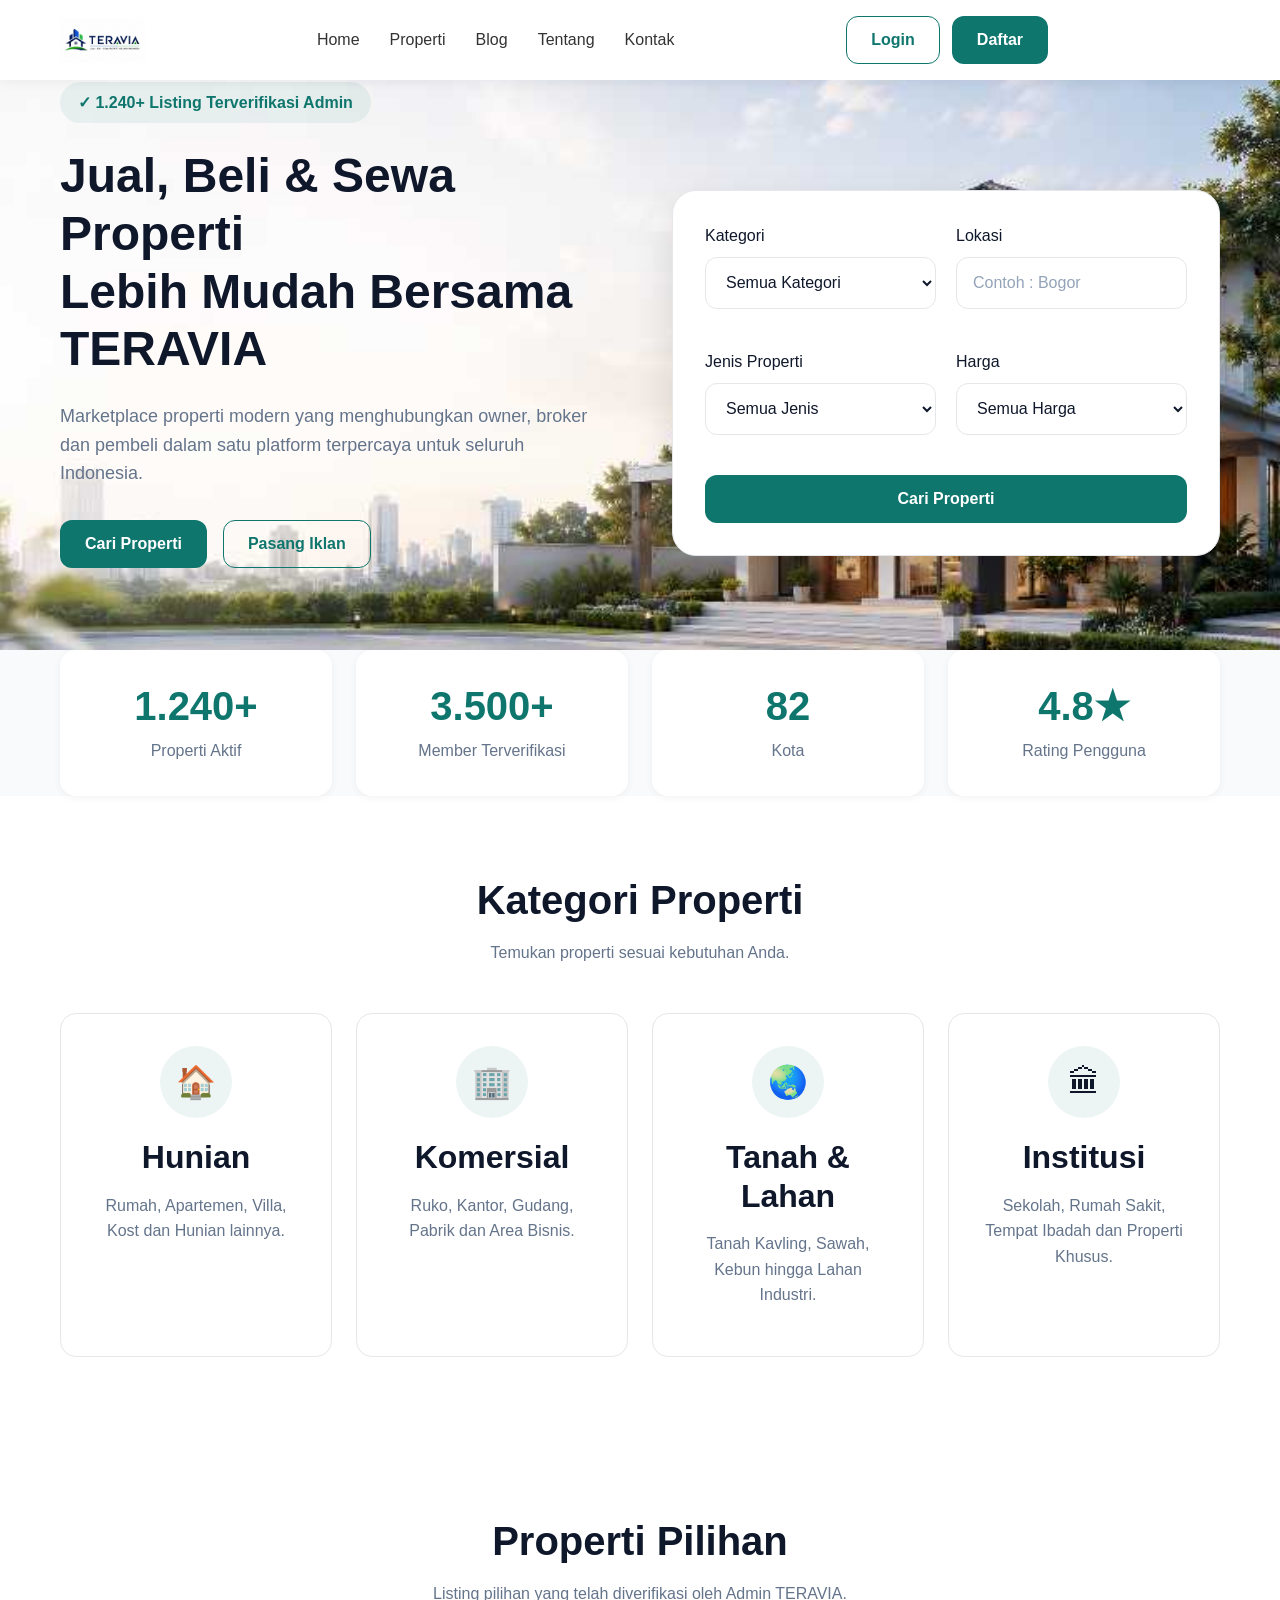
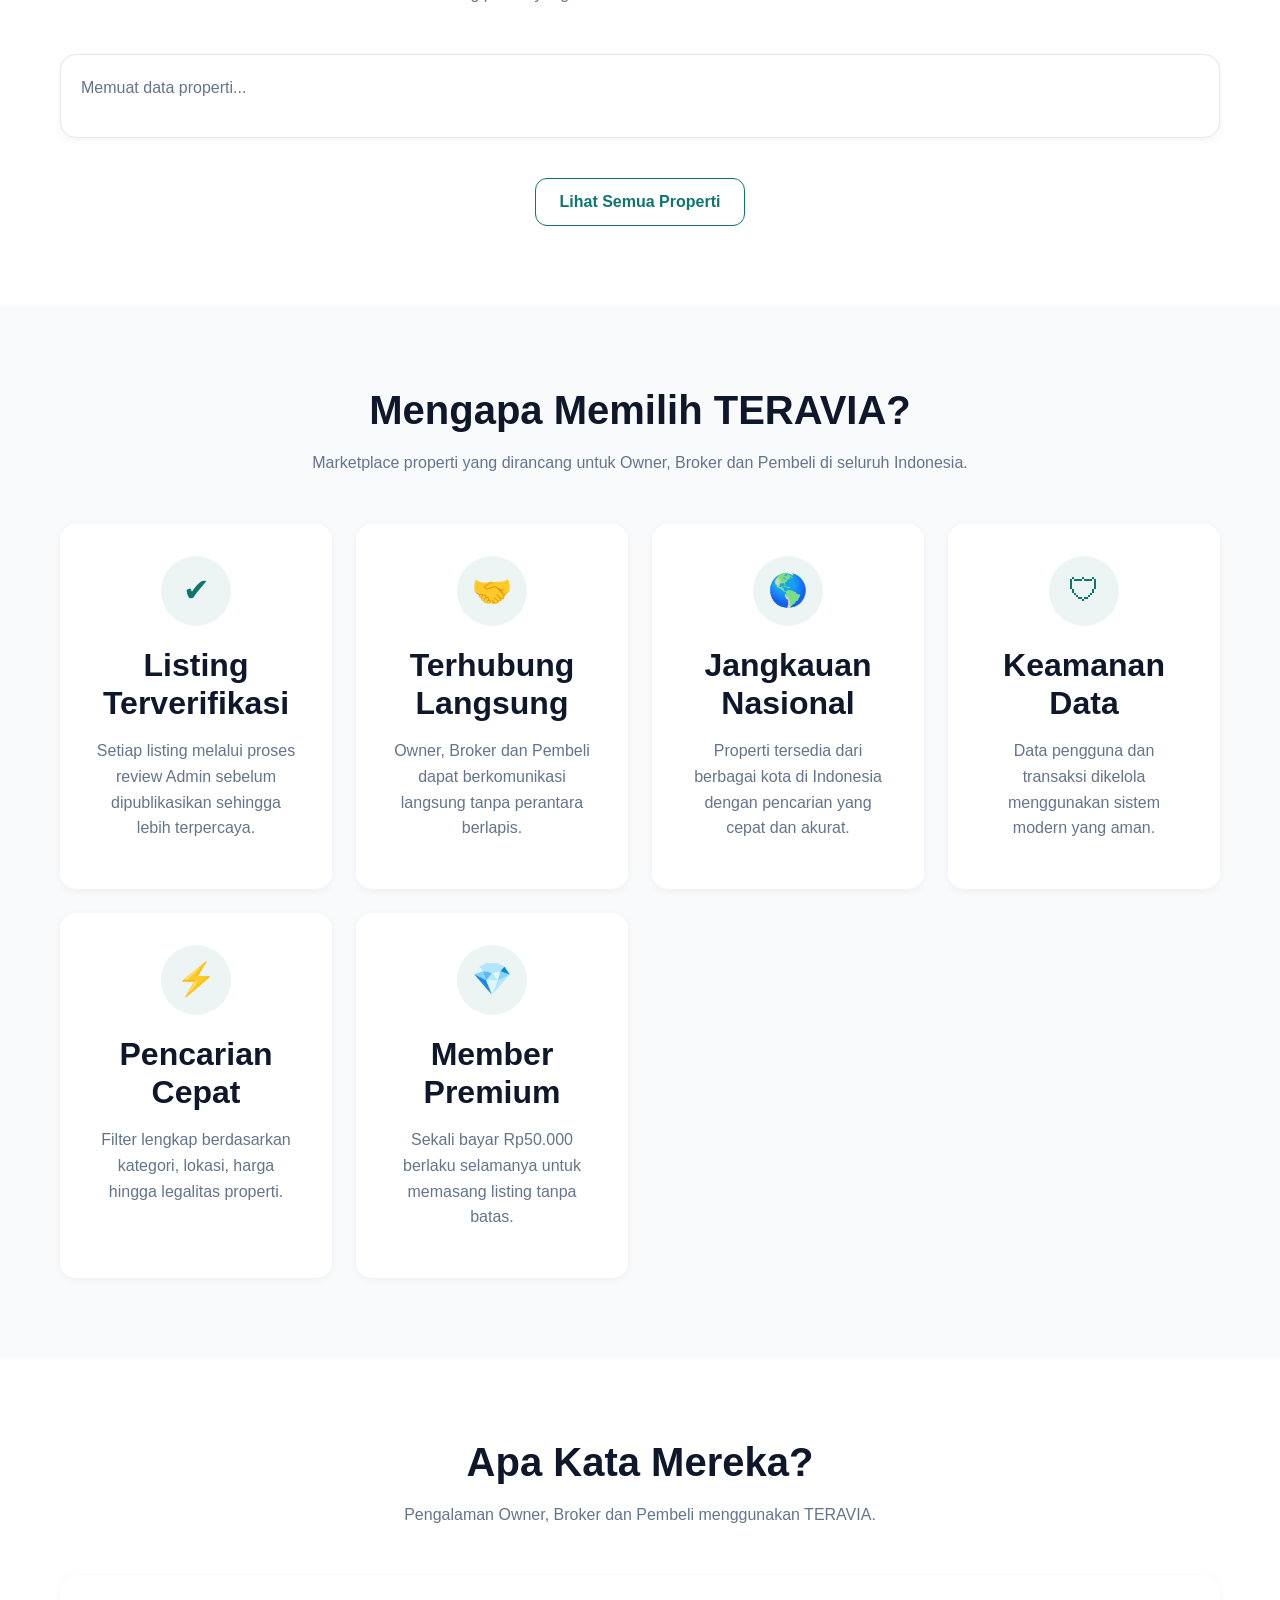
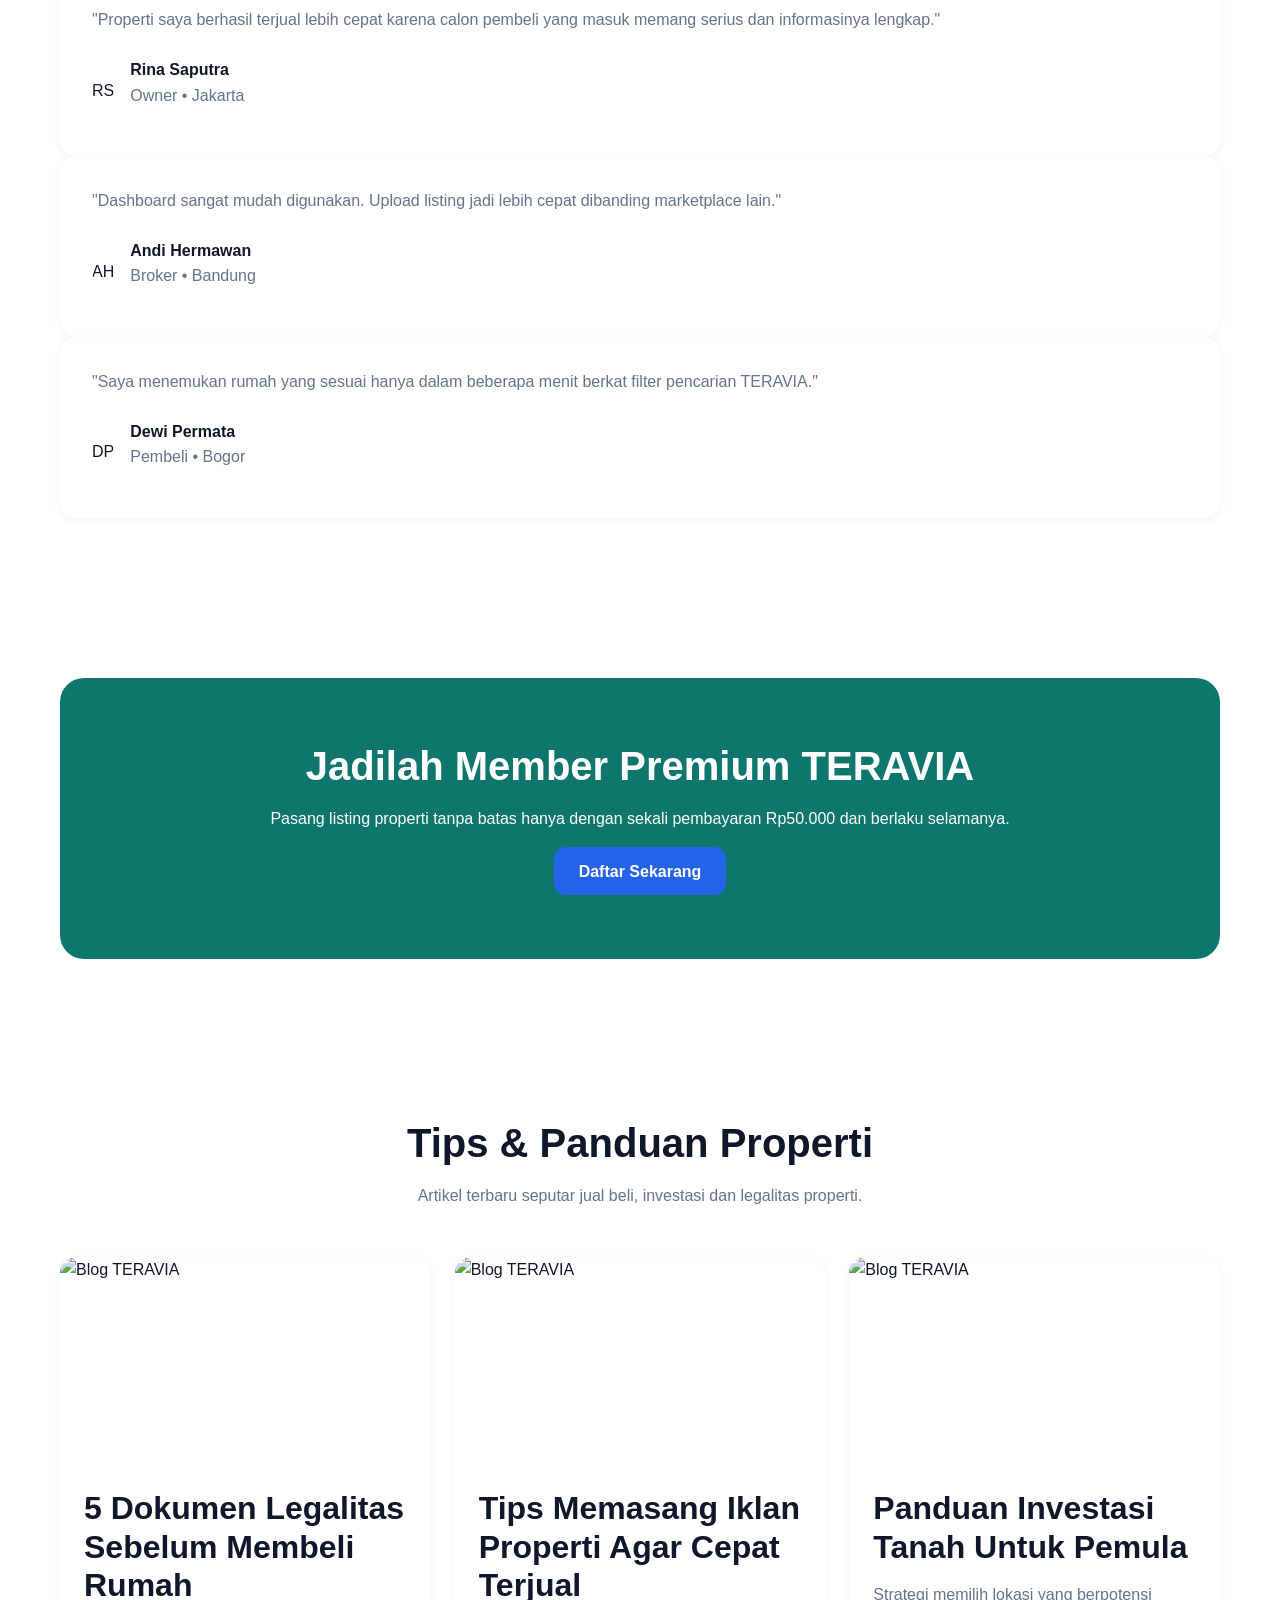
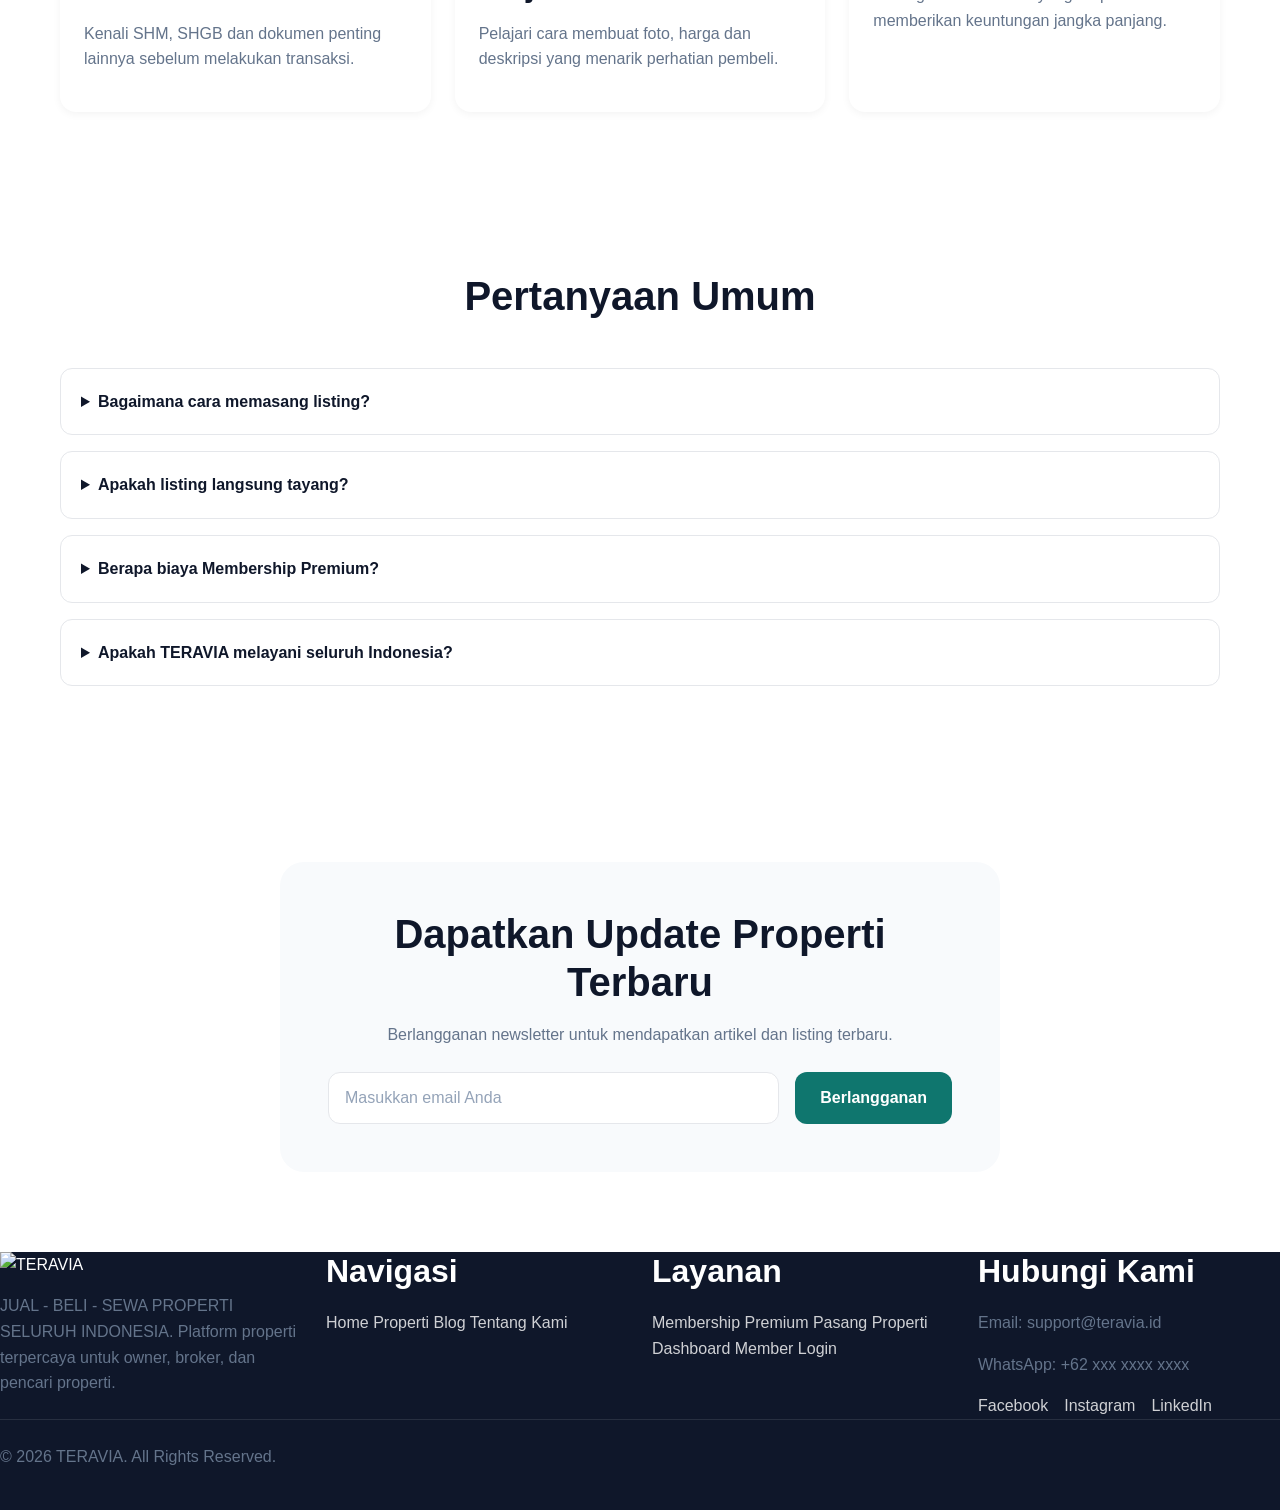
==== index.html @ 2a5df33b "Refactor index.html for better structure and content Updated meta tags, navbar structure, and hero s" ====
<!DOCTYPE html>
<html lang="id">
<head>
<meta charset="UTF-8">
<meta name="viewport" content="width=device-width,initial-scale=1">
<meta http-equiv="X-UA-Compatible" content="IE=edge">

<title>TERAVIA | Jual • Beli • Sewa Properti Seluruh Indonesia</title>

<meta name="description" content="Marketplace properti modern Indonesia untuk jual, beli dan sewa rumah, apartemen, tanah, villa, ruko, gudang dan properti komersial.">
<meta name="keywords" content="jual rumah,beli rumah,sewa rumah,property indonesia,teravia">
<meta name="author" content="TERAVIA">

<link rel="icon" href="assets/img/logo.png">

<link rel="stylesheet" href="assets/css/reset.css">
<link rel="stylesheet" href="assets/css/variables.css">
<link rel="stylesheet" href="assets/css/base.css">
<link rel="stylesheet" href="assets/css/utilities.css">
<link rel="stylesheet" href="assets/css/components.css">
<link rel="stylesheet" href="assets/css/layout.css">
<link rel="stylesheet" href="assets/css/style.css">
<link rel="stylesheet" href="assets/css/pages/home.css">
<link rel="stylesheet" href="assets/css/responsive.css">
</head>

<body data-page="landing">

<header class="header">

<div class="container">

<div class="navbar-wrapper">

<a href="index.html" class="logo">
<img src="assets/img/logo.png" alt="TERAVIA">
</a>

<nav class="nav-menu" id="navMenu">

<a href="index.html" class="active">Home</a>

<a href="pages/home.html">Properti</a>

<a href="pages/blog.html">Blog</a>

<a href="pages/tentang.html">Tentang</a>

<a href="pages/kontak.html">Kontak</a>

</nav>

<div class="nav-action">

<a href="login.html" class="btn btn-outline">
Login
</a>

<a href="register.html" class="btn btn-primary">
Daftar
</a>

</div>

<button id="hamburger"
class="hamburger"
aria-label="Toggle Menu"
aria-expanded="false">

<span></span>
<span></span>
<span></span>

</button>

</div>

</div>

</header>

<main>
  <!-- ================= HERO ================= -->

<section class="hero">

<div class="container hero-container">

<div class="hero-content">

<span class="hero-badge">
✓ 1.240+ Listing Terverifikasi Admin
</span>

<h1 class="hero-title">
Jual, Beli & Sewa Properti
<br>
Lebih Mudah Bersama TERAVIA
</h1>

<p class="hero-description">
Marketplace properti modern yang menghubungkan owner, broker dan pembeli dalam satu platform terpercaya untuk seluruh Indonesia.
</p>

<div class="hero-action">

<a href="pages/home.html" class="btn btn-primary">
Cari Properti
</a>

<a href="register.html" class="btn btn-outline">
Pasang Iklan
</a>

</div>

</div>

<div class="hero-search">

<form class="search-box" id="heroSearch">

<div class="search-row">

<div class="form-group">

<label class="form-label">
Kategori
</label>

<select class="form-control" name="category">

<option value="">
Semua Kategori
</option>

<option>
Hunian
</option>

<option>
Komersial
</option>

<option>
Tanah & Lahan
</option>

<option>
Institusi & Fasilitas
</option>

</select>

</div>

<div class="form-group">

<label class="form-label">
Lokasi
</label>

<input
type="text"
class="form-control"
name="location"
placeholder="Contoh : Bogor">

</div>

</div>

<div class="search-row">

<div class="form-group">

<label class="form-label">
Jenis Properti
</label>

<select
class="form-control"
name="type">

<option>
Semua Jenis
</option>

</select>

</div>

<div class="form-group">

<label class="form-label">
Harga
</label>

<select
class="form-control"
name="price">

<option>
Semua Harga
</option>

<option>
< 500 Juta
</option>

<option>
500 Juta - 1 Miliar
</option>

<option>
1 - 5 Miliar
</option>

<option>
> 5 Miliar
</option>

</select>

</div>

</div>

<button
type="submit"
class="btn btn-primary btn-full">

Cari Properti

</button>

</form>

</div>

</div>

</section>

<!-- ================= STATISTICS ================= -->

<section class="statistics">

<div class="container">

<div class="statistics-grid">

<div class="stat-card">
<h2>1.240+</h2>
<p>Properti Aktif</p>
</div>

<div class="stat-card">
<h2>3.500+</h2>
<p>Member Terverifikasi</p>
</div>

<div class="stat-card">
<h2>82</h2>
<p>Kota</p>
</div>

<div class="stat-card">
<h2>4.8★</h2>
<p>Rating Pengguna</p>
</div>

</div>

</div>

</section>
<!-- ================= CATEGORY ================= -->

<section class="section">

<div class="container">

<div class="section-header">

<h2 class="section-title">
Kategori Properti
</h2>

<p class="section-description">
Temukan properti sesuai kebutuhan Anda.
</p>

</div>

<div class="category-grid">

<a href="pages/home.html?category=Hunian" class="category-card">

<div class="category-icon">🏠</div>

<h3>Hunian</h3>

<p>Rumah, Apartemen, Villa, Kost dan Hunian lainnya.</p>

</a>

<a href="pages/home.html?category=Komersial" class="category-card">

<div class="category-icon">🏢</div>

<h3>Komersial</h3>

<p>Ruko, Kantor, Gudang, Pabrik dan Area Bisnis.</p>

</a>

<a href="pages/home.html?category=Tanah" class="category-card">

<div class="category-icon">🌏</div>

<h3>Tanah & Lahan</h3>

<p>Tanah Kavling, Sawah, Kebun hingga Lahan Industri.</p>

</a>

<a href="pages/home.html?category=Institusi" class="category-card">

<div class="category-icon">🏛</div>

<h3>Institusi</h3>

<p>Sekolah, Rumah Sakit, Tempat Ibadah dan Properti Khusus.</p>

</a>

</div>

</div>

</section>


<!-- ================= FEATURED PROPERTY ================= -->

<section class="section featured-property">

<div class="container">

<div class="section-header">

<h2 class="section-title">
Properti Pilihan
</h2>

<p class="section-description">
Listing pilihan yang telah diverifikasi oleh Admin TERAVIA.
</p>

</div>

<div
class="property-grid"
data-featured-properties>

<div class="card">

<div class="property-content">

<p>Memuat data properti...</p>

</div>

</div>

</div>

<div class="d-flex justify-center" style="margin-top:var(--space-40);">

<a href="pages/home.html"
class="btn btn-outline">

Lihat Semua Properti

</a>

</div>

</div>

</section>


<!-- ================= WHY TERAVIA ================= -->

<section
class="section"
style="background:var(--color-bg-secondary);">

<div class="container">

<div class="section-header">

<h2 class="section-title">
Mengapa Memilih TERAVIA?
</h2>

<p class="section-description">
Marketplace properti yang dirancang untuk Owner, Broker dan Pembeli di seluruh Indonesia.
</p>

</div>

<div class="feature-grid">

<div class="feature-card">

<div class="feature-icon">
✔
</div>

<h3>Listing Terverifikasi</h3>

<p>
Setiap listing melalui proses review Admin sebelum dipublikasikan sehingga lebih terpercaya.
</p>

</div>

<div class="feature-card">

<div class="feature-icon">
🤝
</div>

<h3>Terhubung Langsung</h3>

<p>
Owner, Broker dan Pembeli dapat berkomunikasi langsung tanpa perantara berlapis.
</p>

</div>

<div class="feature-card">

<div class="feature-icon">
🌎
</div>

<h3>Jangkauan Nasional</h3>

<p>
Properti tersedia dari berbagai kota di Indonesia dengan pencarian yang cepat dan akurat.
</p>

</div>

<div class="feature-card">

<div class="feature-icon">
🛡
</div>

<h3>Keamanan Data</h3>

<p>
Data pengguna dan transaksi dikelola menggunakan sistem modern yang aman.
</p>

</div>

<div class="feature-card">

<div class="feature-icon">
⚡
</div>

<h3>Pencarian Cepat</h3>

<p>
Filter lengkap berdasarkan kategori, lokasi, harga hingga legalitas properti.
</p>

</div>

<div class="feature-card">

<div class="feature-icon">
💎
</div>

<h3>Member Premium</h3>

<p>
Sekali bayar Rp50.000 berlaku selamanya untuk memasang listing tanpa batas.
</p>

</div>

</div>

</div>

</section>
<!-- ================= TESTIMONIAL ================= -->

<section class="section">

<div class="container">

<div class="section-header">

<h2 class="section-title">
Apa Kata Mereka?
</h2>

<p class="section-description">
Pengalaman Owner, Broker dan Pembeli menggunakan TERAVIA.
</p>

</div>

<div class="testimonial-grid">

<div class="testimonial-card">

<p>
"Properti saya berhasil terjual lebih cepat karena calon pembeli yang masuk memang serius dan informasinya lengkap."
</p>

<div class="testimonial-author">

<div class="avatar">
RS
</div>

<div>
<strong>Rina Saputra</strong>
<p>Owner • Jakarta</p>
</div>

</div>

</div>

<div class="testimonial-card">

<p>
"Dashboard sangat mudah digunakan. Upload listing jadi lebih cepat dibanding marketplace lain."
</p>

<div class="testimonial-author">

<div class="avatar">
AH
</div>

<div>
<strong>Andi Hermawan</strong>
<p>Broker • Bandung</p>
</div>

</div>

</div>

<div class="testimonial-card">

<p>
"Saya menemukan rumah yang sesuai hanya dalam beberapa menit berkat filter pencarian TERAVIA."
</p>

<div class="testimonial-author">

<div class="avatar">
DP
</div>

<div>
<strong>Dewi Permata</strong>
<p>Pembeli • Bogor</p>
</div>

</div>

</div>

</div>

</div>

</section>

<!-- ================= MEMBERSHIP CTA ================= -->

<section class="section cta">

<div class="container">

<div class="cta-box">

<h2>
Jadilah Member Premium TERAVIA
</h2>

<p>
Pasang listing properti tanpa batas hanya dengan sekali pembayaran Rp50.000 dan berlaku selamanya.
</p>

<a href="register.html" class="btn btn-secondary">
Daftar Sekarang
</a>

</div>

</div>

</section>

<!-- ================= BLOG ================= -->

<section class="section">

<div class="container">

<div class="section-header">

<h2 class="section-title">
Tips & Panduan Properti
</h2>

<p class="section-description">
Artikel terbaru seputar jual beli, investasi dan legalitas properti.
</p>

</div>

<div class="blog-grid">

<div class="blog-card">

<img src="assets/img/property-placeholder.jpg" alt="Blog TERAVIA">

<div class="blog-content">

<h3>
5 Dokumen Legalitas Sebelum Membeli Rumah
</h3>

<p>
Kenali SHM, SHGB dan dokumen penting lainnya sebelum melakukan transaksi.
</p>

</div>

</div>

<div class="blog-card">

<img src="assets/img/property-placeholder.jpg" alt="Blog TERAVIA">

<div class="blog-content">

<h3>
Tips Memasang Iklan Properti Agar Cepat Terjual
</h3>

<p>
Pelajari cara membuat foto, harga dan deskripsi yang menarik perhatian pembeli.
</p>

</div>

</div>

<div class="blog-card">

<img src="assets/img/property-placeholder.jpg" alt="Blog TERAVIA">

<div class="blog-content">

<h3>
Panduan Investasi Tanah Untuk Pemula
</h3>

<p>
Strategi memilih lokasi yang berpotensi memberikan keuntungan jangka panjang.
</p>

</div>

</div>

</div>

</div>

</section>

<!-- ================= FAQ ================= -->

<section class="section faq">

<div class="container">

<div class="section-header">

<h2 class="section-title">
Pertanyaan Umum
</h2>

</div>

<div class="faq-list">

<details class="faq-item">
<summary>Bagaimana cara memasang listing?</summary>
<p>Daftar akun, lengkapi profil, aktifkan Membership Premium lalu kirim listing untuk direview Admin.</p>
</details>

<details class="faq-item">
<summary>Apakah listing langsung tayang?</summary>
<p>Tidak. Semua listing diperiksa Admin terlebih dahulu agar kualitas marketplace tetap terjaga.</p>
</details>

<details class="faq-item">
<summary>Berapa biaya Membership Premium?</summary>
<p>Rp50.000 sekali bayar dan berlaku selamanya.</p>
</details>

<details class="faq-item">
<summary>Apakah TERAVIA melayani seluruh Indonesia?</summary>
<p>Ya. TERAVIA dirancang untuk seluruh wilayah Indonesia.</p>
</details>

</div>

</div>

</section>

<!-- ================= NEWSLETTER ================= -->

<section class="section newsletter">

<div class="container">

<div class="newsletter-box">

<h2>
Dapatkan Update Properti Terbaru
</h2>

<p>
Berlangganan newsletter untuk mendapatkan artikel dan listing terbaru.
</p>

<form class="newsletter-form">

<input
type="email"
class="form-control"
placeholder="Masukkan email Anda">

<button
type="submit"
class="btn btn-primary">

Berlangganan

</button>

</form>

</div>

</div>

</section>

</main>

<div data-footer></div>

<!-- ================= SUPABASE ================= -->

<script src="https://cdn.jsdelivr.net/npm/@supabase/supabase-js@2"></script>

<!-- ================= CORE ================= -->

<script src="assets/js/config.js"></script>
<script src="assets/js/supabase.js"></script>
<script src="assets/js/app.js"></script>

<!-- ================= COMPONENT ================= -->

<script src="assets/js/components/navbar.js"></script>
<script src="assets/js/components/toast.js"></script>
<script src="assets/js/components/footer.js"></script>

<!-- ================= PAGE ================= -->

<script src="assets/js/pages/landing.js"></script>

<!-- ================= ERUDA ================= -->

<script src="https://cdn.jsdelivr.net/npm/eruda"></script>

<script>
eruda.init();
</script>

</body>
    </html>
---- assets/css/variables.css ----
/* =========================================================
   TERAVIA
   variables.css
   Design Tokens
   Version : 1.0
========================================================= */

:root {

    /* =====================================================
       COLOR
    ===================================================== */

    --color-primary: #0F766E;
    --color-primary-hover: #115E59;

    --color-secondary: #2563EB;
    --color-secondary-hover: #1D4ED8;

    --color-accent: #F59E0B;
    --color-success: #16A34A;
    --color-warning: #F59E0B;
    --color-danger: #DC2626;

    --color-white: #FFFFFF;
    --color-black: #000000;

    --color-bg: #FFFFFF;
    --color-bg-secondary: #F8FAFC;
    --color-card: #FFFFFF;

    --color-border: #E5E7EB;
    --color-divider: #CBD5E1;

    --color-text: #0F172A;
    --color-text-secondary: #64748B;
    --color-disabled: #94A3B8;

    /* =====================================================
       TYPOGRAPHY
    ===================================================== */

    --font-family:
        Inter,
        "Segoe UI",
        Roboto,
        Arial,
        sans-serif;

    --font-light: 300;
    --font-regular: 400;
    --font-medium: 500;
    --font-semibold: 600;
    --font-bold: 700;
    --font-extra-bold: 800;

    /* Font Size */

    --fs-12: .75rem;
    --fs-14: .875rem;
    --fs-16: 1rem;
    --fs-18: 1.125rem;
    --fs-20: 1.25rem;
    --fs-24: 1.5rem;
    --fs-28: 1.75rem;
    --fs-32: 2rem;
    --fs-40: 2.5rem;
    --fs-48: 3rem;

    /* =====================================================
       SPACING
    ===================================================== */

    --space-4: .25rem;
    --space-8: .5rem;
    --space-12: .75rem;
    --space-16: 1rem;
    --space-20: 1.25rem;
    --space-24: 1.5rem;
    --space-32: 2rem;
    --space-40: 2.5rem;
    --space-48: 3rem;
    --space-64: 4rem;
    --space-80: 5rem;
    --space-96: 6rem;
    --space-120: 7.5rem;

    /* =====================================================
       CONTAINER
    ===================================================== */

    --container-width: 1280px;
    --container-padding: 20px;

    /* =====================================================
       BORDER RADIUS
    ===================================================== */

    --radius-sm: 8px;
    --radius-md: 12px;
    --radius-lg: 16px;
    --radius-xl: 24px;
    --radius-pill: 999px;

    /* =====================================================
       SHADOW
    ===================================================== */

    --shadow-sm: 0 2px 8px rgba(0,0,0,.05);
    --shadow-md: 0 8px 24px rgba(0,0,0,.08);
    --shadow-lg: 0 16px 40px rgba(0,0,0,.12);
    --shadow-xl: 0 24px 60px rgba(0,0,0,.18);

    /* =====================================================
       TRANSITION
    ===================================================== */

    --transition-fast: .2s ease;
    --transition-normal: .3s ease;
    --transition-slow: .5s ease;

    /* =====================================================
       HEADER
    ===================================================== */

    --header-height: 80px;

    /* =====================================================
       BUTTON
    ===================================================== */

    --button-height: 48px;

    /* =====================================================
       INPUT
    ===================================================== */

    --input-height: 52px;

    /* =====================================================
       Z-INDEX
    ===================================================== */

    --z-dropdown: 100;
    --z-sticky: 500;
    --z-fixed: 800;
    --z-modal: 1000;
    --z-toast: 1100;
    --z-loader: 1200;

    /* =====================================================
       BREAKPOINT
    ===================================================== */

    --mobile: 576px;
    --tablet: 768px;
    --laptop: 992px;
    --desktop: 1200px;
}
---- assets/css/base.css ----
/* ==========================================================
   TERAVIA
   base.css
   Base Element Styling
   Version : 1.0
========================================================== */

/* ---------- HTML ---------- */

html {
    font-size: 16px;
}

/* ---------- Body ---------- */

body {
    font-family: var(--font-family);
    font-size: var(--fs-16);
    font-weight: var(--font-regular);
    color: var(--color-text);
    background: var(--color-bg);
    line-height: 1.6;
    overflow-x: hidden;
}

/* ---------- Heading ---------- */

h1,
h2,
h3,
h4,
h5,
h6 {
    color: var(--color-text);
    font-weight: var(--font-bold);
    line-height: 1.2;
    margin-bottom: var(--space-16);
}

h1 { font-size: var(--fs-48); }

h2 { font-size: var(--fs-40); }

h3 { font-size: var(--fs-32); }

h4 { font-size: var(--fs-28); }

h5 { font-size: var(--fs-24); }

h6 { font-size: var(--fs-20); }

/* ---------- Paragraph ---------- */

p {
    margin-bottom: var(--space-16);
    color: var(--color-text-secondary);
}

/* ---------- Link ---------- */

a {
    color: inherit;
    transition: var(--transition-fast);
}

a:hover {
    color: var(--color-primary);
}

/* ---------- List ---------- */

ul,
ol {
    padding-left: 0;
}

/* ---------- Form ---------- */

input,
textarea,
select {
    width: 100%;
    min-height: var(--input-height);
    padding: 0 var(--space-16);
    font-size: var(--fs-16);
    border: 1px solid var(--color-border);
    border-radius: var(--radius-md);
    background: var(--color-white);
    transition: var(--transition-fast);
}

textarea {
    min-height: 140px;
    padding: var(--space-16);
}

input:focus,
textarea:focus,
select:focus {
    border-color: var(--color-primary);
    box-shadow: 0 0 0 3px rgba(15,118,110,.15);
}

/* ---------- Placeholder ---------- */

::placeholder {
    color: var(--color-disabled);
}

/* ---------- Button ---------- */

button {
    font: inherit;
}

/* ---------- Table ---------- */

table {
    width: 100%;
}

th,
td {
    text-align: left;
    padding: var(--space-12);
}

/* ---------- Section ---------- */

section {
    position: relative;
}

/* ---------- Horizontal Line ---------- */

hr {
    height: 1px;
    background: var(--color-divider);
}

/* ---------- Selection ---------- */

::selection {
    background: rgba(15,118,110,.18);
    color: var(--color-text);
}

/* ---------- Scrollbar (Chrome, Edge) ---------- */

::-webkit-scrollbar {
    width: 10px;
}

::-webkit-scrollbar-track {
    background: var(--color-bg-secondary);
}

::-webkit-scrollbar-thumb {
    background: var(--color-primary);
    border-radius: var(--radius-pill);
}

::-webkit-scrollbar-thumb:hover {
    background: var(--color-primary-hover);
}
---- assets/css/utilities.css ----
/* ==========================================================
   TERAVIA
   utilities.css
   Utility Classes
   Version : 1.0
========================================================== */

/* ===== Container ===== */

.container {
    width: 100%;
    max-width: var(--container-width);
    margin-inline: auto;
    padding-inline: var(--container-padding);
}

/* ===== Display ===== */

.d-block { display: block; }
.d-inline { display: inline; }
.d-inline-block { display: inline-block; }
.d-flex { display: flex; }
.d-grid { display: grid; }
.d-none { display: none; }

/* ===== Flex ===== */

.flex-row { flex-direction: row; }
.flex-column { flex-direction: column; }

.flex-wrap { flex-wrap: wrap; }

.justify-start { justify-content: flex-start; }
.justify-center { justify-content: center; }
.justify-end { justify-content: flex-end; }
.justify-between { justify-content: space-between; }
.justify-around { justify-content: space-around; }

.align-start { align-items: flex-start; }
.align-center { align-items: center; }
.align-end { align-items: flex-end; }
.align-stretch { align-items: stretch; }

.gap-8 { gap: var(--space-8); }
.gap-16 { gap: var(--space-16); }
.gap-24 { gap: var(--space-24); }
.gap-32 { gap: var(--space-32); }

/* ===== Grid ===== */

.grid-2 {
    display: grid;
    grid-template-columns: repeat(2, 1fr);
    gap: var(--space-24);
}

.grid-3 {
    display: grid;
    grid-template-columns: repeat(3, 1fr);
    gap: var(--space-24);
}

.grid-4 {
    display: grid;
    grid-template-columns: repeat(4, 1fr);
    gap: var(--space-24);
}

/* ===== Width ===== */

.w-100 { width: 100%; }
.h-100 { height: 100%; }

/* ===== Margin ===== */

.mt-16 { margin-top: var(--space-16); }
.mt-24 { margin-top: var(--space-24); }
.mt-32 { margin-top: var(--space-32); }
.mt-48 { margin-top: var(--space-48); }

.mb-16 { margin-bottom: var(--space-16); }
.mb-24 { margin-bottom: var(--space-24); }
.mb-32 { margin-bottom: var(--space-32); }
.mb-48 { margin-bottom: var(--space-48); }

/* ===== Padding ===== */

.pt-32 { padding-top: var(--space-32); }
.pt-48 { padding-top: var(--space-48); }
.pt-64 { padding-top: var(--space-64); }

.pb-32 { padding-bottom: var(--space-32); }
.pb-48 { padding-bottom: var(--space-48); }
.pb-64 { padding-bottom: var(--space-64); }

/* ===== Section ===== */

.section {
    padding: var(--space-80) 0;
}

/* ===== Text ===== */

.text-left { text-align: left; }
.text-center { text-align: center; }
.text-right { text-align: right; }

.text-primary { color: var(--color-primary); }
.text-secondary { color: var(--color-text-secondary); }
.text-white { color: var(--color-white); }

.fw-400 { font-weight: var(--font-regular); }
.fw-500 { font-weight: var(--font-medium); }
.fw-600 { font-weight: var(--font-semibold); }
.fw-700 { font-weight: var(--font-bold); }

/* ===== Border Radius ===== */

.rounded-sm { border-radius: var(--radius-sm); }
.rounded-md { border-radius: var(--radius-md); }
.rounded-lg { border-radius: var(--radius-lg); }
.rounded-xl { border-radius: var(--radius-xl); }
.rounded-pill { border-radius: var(--radius-pill); }

/* ===== Shadow ===== */

.shadow-sm { box-shadow: var(--shadow-sm); }
.shadow-md { box-shadow: var(--shadow-md); }
.shadow-lg { box-shadow: var(--shadow-lg); }

/* ===== Background ===== */

.bg-white { background: var(--color-white); }
.bg-light { background: var(--color-bg-secondary); }
.bg-primary { background: var(--color-primary); }

/* ===== Overflow ===== */

.overflow-hidden {
    overflow: hidden;
}

/* ===== Position ===== */

.position-relative {
    position: relative;
}

.position-absolute {
    position: absolute;
}

/* ===== Visibility ===== */

.hidden {
    display: none !important;
}

.visible {
    display: block !important;
}
---- assets/css/components.css ----
/* ==========================================================
   TERAVIA
   components.css
   Reusable Components
   Version : 1.0
========================================================== */

/* ===== Button ===== */

.btn {
    display: inline-flex;
    align-items: center;
    justify-content: center;
    gap: var(--space-8);
    min-height: var(--button-height);
    padding: 0 var(--space-24);
    border: 1px solid transparent;
    border-radius: var(--radius-md);
    font-size: var(--fs-16);
    font-weight: var(--font-semibold);
    cursor: pointer;
    transition: var(--transition-normal);
}

.btn-primary {
    color: var(--color-white);
    background: var(--color-primary);
}

.btn-primary:hover {
    background: var(--color-primary-hover);
}

.btn-secondary {
    color: var(--color-white);
    background: var(--color-secondary);
}

.btn-secondary:hover {
    background: var(--color-secondary-hover);
}

.btn-outline {
    color: var(--color-primary);
    border-color: var(--color-primary);
    background: transparent;
}

.btn-outline:hover {
    color: var(--color-white);
    background: var(--color-primary);
}

.btn-full {
    width: 100%;
}

/* ===== Card ===== */

.card {
    background: var(--color-card);
    border: 1px solid var(--color-border);
    border-radius: var(--radius-lg);
    box-shadow: var(--shadow-sm);
    overflow: hidden;
    transition: var(--transition-normal);
}

.card:hover {
    transform: translateY(-4px);
    box-shadow: var(--shadow-lg);
}

/* ===== Badge ===== */

.badge {
    display: inline-flex;
    align-items: center;
    justify-content: center;
    padding: 4px 12px;
    border-radius: var(--radius-pill);
    font-size: var(--fs-12);
    font-weight: var(--font-semibold);
}

.badge-primary {
    color: var(--color-white);
    background: var(--color-primary);
}

.badge-warning {
    color: var(--color-white);
    background: var(--color-warning);
}

.badge-success {
    color: var(--color-white);
    background: var(--color-success);
}

/* ===== Input ===== */

.form-group {
    margin-bottom: var(--space-20);
}

.form-label {
    display: block;
    margin-bottom: var(--space-8);
    font-weight: var(--font-medium);
    color: var(--color-text);
}

.form-control {
    width: 100%;
}

.form-control:focus {
    border-color: var(--color-primary);
}

/* ===== Section Header ===== */

.section-header {
    max-width: 700px;
    margin: 0 auto var(--space-48);
    text-align: center;
}

.section-title {
    margin-bottom: var(--space-16);
}

.section-description {
    color: var(--color-text-secondary);
}

/* ===== Property Card ===== */

.property-card {
    background: var(--color-card);
    border-radius: var(--radius-lg);
    overflow: hidden;
    box-shadow: var(--shadow-sm);
    transition: var(--transition-normal);
}

.property-card:hover {
    transform: translateY(-6px);
    box-shadow: var(--shadow-lg);
}

.property-image {
    position: relative;
    aspect-ratio: 4 / 3;
    overflow: hidden;
}

.property-image img {
    width: 100%;
    height: 100%;
    object-fit: cover;
    transition: var(--transition-normal);
}

.property-card:hover .property-image img {
    transform: scale(1.08);
}

.property-content {
    padding: var(--space-20);
}

.property-price {
    color: var(--color-primary);
    font-size: var(--fs-24);
    font-weight: var(--font-bold);
}

.property-location {
    color: var(--color-text-secondary);
    font-size: var(--fs-14);
}

/* ===== Avatar ===== */

.avatar {
    display: inline-flex;
    align-items: center;
    justify-content: center;
    border-radius: 50%;
    overflow: hidden;
}

.avatar img {
    width: 100%;
    height: 100%;
    object-fit: cover;
}

/* ===== Divider ===== */

.divider {
    width: 100%;
    height: 1px;
    background: var(--color-divider);
    margin: var(--space-24) 0;
}

/* ===== Loader ===== */

.loader {
    width: 42px;
    height: 42px;
    border: 4px solid var(--color-border);
    border-top-color: var(--color-primary);
    border-radius: 50%;
    animation: spin 1s linear infinite;
}

/* ===== Glass Effect ===== */

.glass {
    background: rgba(255,255,255,.75);
    backdrop-filter: blur(16px);
    -webkit-backdrop-filter: blur(16px);
    border: 1px solid rgba(255,255,255,.2);
}
---- assets/css/layout.css ----
/* ========================================================== 
   TERAVIA
   layout.css
   Global Layout
   Version : 1.0
========================================================== */

/* ===== Header ===== */

.header{
    position:fixed;
    top:0;
    left:0;
    width:100%;
    background:#fff;
    box-shadow:0 2px 12px rgba(0,0,0,.06);
    z-index:999;
}

/* ===== Main ===== */

main {
    min-height: calc(100vh - var(--header-height));
}

/* ===== Hero ===== */

.hero-content {
    max-width: 700px;
}

.hero-title {
    margin-bottom: var(--space-24);
}

.hero-description {
    max-width: 600px;
    margin-bottom: var(--space-32);
}

.hero-action {
    display: flex;
    flex-wrap: wrap;
    gap: var(--space-16);
}

/* ===== Search Box ===== */

.search-box {
    margin-top: var(--space-48);
    padding: var(--space-24);
    background: var(--color-white);
    border: 1px solid var(--color-border);
    border-radius: var(--radius-xl);
    box-shadow: var(--shadow-md);
}

/* ===== Section ===== */

.section {
    padding: var(--space-80) 0;
}

/* ===== Grid ===== */

.property-grid,
.category-grid,
.blog-grid,
.feature-grid,
.footer-grid {
    display: grid;
    gap: var(--space-24);
}

.property-grid {
    grid-template-columns: repeat(auto-fit, minmax(300px, 1fr));
}

.category-grid {
    grid-template-columns: repeat(auto-fit, minmax(220px, 1fr));
}

.blog-grid {
    grid-template-columns: repeat(auto-fit, minmax(320px, 1fr));
}

.feature-grid {
    grid-template-columns: repeat(auto-fit, minmax(260px, 1fr));
}

.footer-grid {
    grid-template-columns: repeat(4, 1fr);
}

/* ===== CTA ===== */

.cta {
    text-align: center;
}

.cta-box {
    padding: var(--space-64);
    background: var(--color-primary);
    color: var(--color-white);
    border-radius: var(--radius-xl);
}

.cta-box h2,
.cta-box p {
    color: inherit;
}

/* ===== Footer ===== */

.footer {
    color: var(--color-white);
    background: #0F172A;
}

.footer-top {
    padding: var(--space-64) 0;
}

.footer-bottom {
    display: flex;
    align-items: center;
    justify-content: space-between;
    gap: var(--space-16);
    padding: var(--space-24) 0;
    border-top: 1px solid rgba(255,255,255,.1);
}

.footer-logo {
    margin-bottom: var(--space-16);
}

.footer-column h3 {
    margin-bottom: var(--space-20);
    color: var(--color-white);
}

.footer-column ul {
    display: flex;
    flex-direction: column;
    gap: var(--space-12);
}

.footer-column a {
    color: rgba(255,255,255,.8);
}

.footer-column a:hover {
    color: var(--color-white);
}

/* ===== Back To Top ===== */

.back-to-top {
    position: fixed;
    right: 24px;
    bottom: 24px;
    display: flex;
    align-items: center;
    justify-content: center;
    width: 48px;
    height: 48px;
    color: var(--color-white);
    background: var(--color-primary);
    border-radius: 50%;
    box-shadow: var(--shadow-md);
    opacity: 0;
    visibility: hidden;
    transition: var(--transition-normal);
    z-index: var(--z-fixed);
}

.back-to-top.show {
    opacity: 1;
    visibility: visible;
  }


.container{
    width:100%;
    max-width:1200px;
    margin:auto;
    padding:0 20px;
}


/* NAVBAR */

.navbar{
    position:relative;
    background:#fff;
    z-index:10;
    box-shadow:0 2px 10px rgba(0,0,0,.08);
}

.navbar-wrapper{
    display:flex;
    align-items:center;
    justify-content:space-between;
    min-height:80px;
}

.logo img{
    height:45px;
    width:auto;
}

.nav-menu{
    display:flex;
    gap:30px;
}

.nav-menu a{
    text-decoration:none;
    color:#333;
    font-weight:500;
}


.nav-action {
    display:flex;
    align-items:center;
    gap:12px;
}


.menu-toggle{
    display:none;
}



/* HERO */

.hero{
    min-height:650px;
    background:url("../img/hero-bg.png") center/cover no-repeat;
    position:relative;
    display:flex;
    align-items:center;
}


.hero-overlay{
    position:absolute;
    inset:0;
    background:rgba(0,0,0,.45);
}


.hero-content{
    position:relative;
    z-index:2;
    color:white;
}


.hero-text{
    max-width:650px;
}


.hero-text h1{
    font-size:48px;
    line-height:1.2;
    margin-bottom:20px;
}


.hero-text p{
    font-size:18px;
    margin-bottom:30px;
}


.hero-buttons{
    display:flex;
    gap:15px;
}



/* SEARCH */

.property-search{
    margin-top:40px;
---- assets/css/style.css ----
/* ==========================================================
   TERAVIA
   style.css
   Home Page Styling
   Version : 1.0
========================================================== */

/* ===== Hero ===== */

.hero-badge {
    display: inline-flex;
    align-items: center;
    gap: var(--space-8);
    padding: 8px 18px;
    margin-bottom: var(--space-24);
    color: var(--color-primary);
    background: rgba(15,118,110,.08);
    border-radius: var(--radius-pill);
    font-weight: var(--font-semibold);
}

.hero-title {
    max-width: 720px;
}

.hero-description {
    max-width: 620px;
    font-size: var(--fs-18);
}

.hero-search {
    margin-top: var(--space-48);
}

/* ===== Statistics ===== */

.statistics {
    background: var(--color-bg-secondary);
}

.statistics-grid {
    display: grid;
    grid-template-columns: repeat(auto-fit,minmax(220px,1fr));
    gap: var(--space-24);
}

.stat-card {
    padding: var(--space-32);
    text-align: center;
    background: var(--color-white);
    border-radius: var(--radius-lg);
    box-shadow: var(--shadow-sm);
}

.stat-card h2 {
    margin-bottom: var(--space-8);
    color: var(--color-primary);
}

.stat-card p {
    margin: 0;
}

/* ===== Category ===== */

.category-card {
    padding: var(--space-32);
    text-align: center;
    background: var(--color-card);
    border: 1px solid var(--color-border);
    border-radius: var(--radius-lg);
    transition: var(--transition-normal);
}

.category-card:hover {
    transform: translateY(-6px);
    box-shadow: var(--shadow-md);
}

.category-icon {
    display: flex;
    align-items: center;
    justify-content: center;
    width: 72px;
    height: 72px;
    margin: 0 auto var(--space-20);
    font-size: 2rem;
    background: rgba(15,118,110,.08);
    border-radius: 50%;
}

/* ===== Property ===== */

.property-card {
    height: 100%;
}

.property-content h3 {
    margin-bottom: var(--space-12);
}

.property-meta {
    display: flex;
    flex-wrap: wrap;
    gap: var(--space-16);
    margin: var(--space-16) 0;
    color: var(--color-text-secondary);
    font-size: var(--fs-14);
}

/* ===== Feature ===== */

.feature-card {
    padding: var(--space-32);
    text-align: center;
    background: var(--color-white);
    border-radius: var(--radius-lg);
    box-shadow: var(--shadow-sm);
}

.feature-icon {
    display: flex;
    align-items: center;
    justify-content: center;
    width: 70px;
    height: 70px;
    margin: 0 auto var(--space-20);
    font-size: 2rem;
    color: var(--color-primary);
    background: rgba(15,118,110,.08);
    border-radius: 50%;
}

/* ===== Testimonial ===== */

.testimonial-card {
    padding: var(--space-32);
    background: var(--color-white);
    border-radius: var(--radius-lg);
    box-shadow: var(--shadow-sm);
}

.testimonial-author {
    display: flex;
    align-items: center;
    gap: var(--space-16);
    margin-top: var(--space-24);
}

/* ===== Blog ===== */

.blog-card {
    overflow: hidden;
    background: var(--color-white);
    border-radius: var(--radius-lg);
    box-shadow: var(--shadow-sm);
}

.blog-card img {
    aspect-ratio: 16 / 9;
    object-fit: cover;
}

.blog-content {
    padding: var(--space-24);
}

/* ===== FAQ ===== */

.faq-item {
    margin-bottom: var(--space-16);
    background: var(--color-white);
    border: 1px solid var(--color-border);
    border-radius: var(--radius-md);
    overflow: hidden;
}

.faq-item summary {
    padding: var(--space-20);
    cursor: pointer;
    font-weight: var(--font-semibold);
}

.faq-item p {
    padding: 0 var(--space-20) var(--space-20);
    margin: 0;
}

/* ===== Newsletter ===== */

.newsletter-box {
    max-width: 720px;
    margin: auto;
    padding: var(--space-48);
    text-align: center;
    background: var(--color-bg-secondary);
    border-radius: var(--radius-xl);
}

.newsletter-form {
    display: flex;
    gap: var(--space-16);
    margin-top: var(--space-24);
}

/* ===== Footer ===== */

.footer-social {
    display: flex;
    gap: var(--space-16);
}

.footer-social a:hover {
    color: var(--color-primary);
}

/* ===== Animation ===== */

.fade-up {
    opacity: 0;
    transform: translateY(30px);
    transition: .6s ease;
}

.fade-up.show {
    opacity: 1;
    transform: translateY(0);
  }
---- assets/css/pages/home.css ----
/* ==========================================================
   TERAVIA
   Home Page
   home.css
   Version : 1.0
========================================================== */

/* ==========================================================
   HERO
========================================================== */

.hero {
    .hero{
    position:relative;
    overflow:hidden;
    padding-top:120px;
}

.hero::before {
    content: "";
    position: absolute;
    inset: 0;
    background:
        radial-gradient(circle at top right,
        rgba(15,118,110,.08),
        transparent 45%);
    pointer-events: none;
}

.hero-container {
    display: grid;
    grid-template-columns: repeat(2,1fr);
    gap: var(--space-64);
    align-items: center;
}

.hero-content {
    position: relative;
    z-index: 2;
}

.hero-search {
    position: relative;
    z-index: 2;
}

/* ==========================================================
   HERO SEARCH
========================================================== */

.search-box {
    display: grid;
    gap: var(--space-20);
    padding: var(--space-32);
    background: var(--color-white);
    border: 1px solid var(--color-border);
    border-radius: var(--radius-xl);
    box-shadow: var(--shadow-lg);
}

.search-row {
    display: grid;
    grid-template-columns: repeat(2,1fr);
    gap: var(--space-20);
}

/* ==========================================================
   STATISTICS
========================================================== */

.statistics {
    position:relative;
    z-index:10;
    margin-top:0;
}

.statistics-grid {
    display: grid;
    grid-template-columns: repeat(4,1fr);
    gap: var(--space-24);
}

/* ==========================================================
   CATEGORY
========================================================== */

.category-grid{
grid-template-columns:repeat(4,1fr);
}

/* ==========================================================
   FEATURED PROPERTY
========================================================== */

.featured-property {
    background: var(--color-bg-secondary);
}

.property-grid{
grid-template-columns:repeat(3,1fr);
}

/* ==========================================================
   WHY TERAVIA
========================================================== */

.feature-grid{
grid-template-columns:repeat(3,1fr);
}

/* ==========================================================
   TESTIMONIAL
========================================================== */

.testimonial-grid {
    display: grid;
    grid-template-columns: repeat(3,1fr);
    gap: var(--space-24);
}

/* ==========================================================
   BLOG
========================================================== */

.blog-grid {
    display: grid;
    grid-template-columns: repeat(3,1fr);
    gap: var(--space-24);
}

/* ==========================================================
   CTA
========================================================== */

.cta-box {
    max-width: 960px;
    margin: auto;
}

/* ==========================================================
   FAQ
========================================================== */

.faq {
    background: var(--color-bg-secondary);
}

.faq-list {
    max-width: 900px;
    margin: auto;
}

/* ==========================================================
   NEWSLETTER
========================================================== */

.newsletter {
    background: linear-gradient(
        180deg,
        #ffffff,
        #f8fafc
    );
}

/* ==========================================================
   FOOTER
========================================================== */

.footer {
    margin-top: var(--space-80);
}

.footer-grid {
    padding: var(--space-64) 0;
}

/* ==========================================================
   ANIMATION
========================================================== */

.fade-in {
    opacity: 0;
    transform: translateY(30px);
    transition: .6s ease;
}

.fade-in.show {
    opacity: 1;
    transform: translateY(0);
}
---- assets/css/responsive.css ----
/* =====================================================
   TERAVIA - Global Responsive Styles
   File: assets/css/responsive.css
===================================================== */


/* =====================================================
   LARGE DESKTOP
===================================================== */

@media (max-width:1200px){

    .container {
        padding-left:25px;
        padding-right:25px;
    }


    /* Property */

    .property-grid {
        grid-template-columns:repeat(3,1fr);
    }


    /* Dashboard */

    .dashboard-container {
        grid-template-columns:240px 1fr;
    }


    .dashboard-stats {
        grid-template-columns:repeat(2,1fr);
    }


    /* Admin */

    .admin-layout {
        grid-template-columns:230px 1fr;
    }


    .admin-stats {
        grid-template-columns:repeat(2,1fr);
    }

}


/* =====================================================
   TABLET
===================================================== */

@media (max-width:992px){


    /* Global */

    h1 {
        font-size:32px;
    }


    h2 {
        font-size:24px;
    }


 /* Navbar */

.navbar-wrapper{
    position:relative;
    height:70px;
}

.nav-menu{
    position:absolute;
    top:70px;
    left:0;
    width:100%;
    display:none;
    flex-direction:column;
    background:#fff;
    padding:20px;
    box-shadow:0 10px 20px rgba(0,0,0,.08);
    z-index:999;
}

.nav-menu.active{
    display:flex;
}

.nav-menu a{
    width:100%;
    padding:14px 0;
    border-bottom:1px solid #eee;
}

.nav-action{
    display:none;
}

body.menu-open .nav-action{
    display:flex;
    flex-direction:column;
    width:100%;
    position:absolute;
    top:320px;
    left:0;
    background:#fff;
    padding:0 20px 20px;
    box-shadow:0 10px 20px rgba(0,0,0,.08);
}

body.menu-open .nav-action a{
    width:100%;
}

.hamburger{
    display:flex;
}


    /* Grid */

    .property-grid,
    .blog-grid {
        grid-template-columns:repeat(2,1fr);
    }


    /* Home Hero */

    .hero-content {
        max-width:100%;
        text-align:center;
    }


    /* Dashboard */

    .dashboard-container {
        grid-template-columns:1fr;
    }


    .dashboard-sidebar {
        position:relative;
    }


    .dashboard-properties {
        grid-template-columns:1fr;
    }


    /* Membership */

    .membership-plans {
        grid-template-columns:1fr;
    }


    .benefit-grid {
        grid-template-columns:repeat(2,1fr);
    }


    /* Profile */

    .profile-layout {
        grid-template-columns:1fr;
    }


    /* Admin */

    .admin-layout {
        grid-template-columns:1fr;
    }


    .admin-sidebar {
        position:relative;
    }

}


/* =====================================================
   MOBILE
===================================================== */

@media (max-width:768px){


    /* Container */

    .container {
        padding-left:15px;
        padding-right:15px;
    }


    /* Typography */

    h1 {
        font-size:28px;
    }


    h2 {
        font-size:22px;
    }


    /* Buttons */

    .btn {
        width:100%;
        justify-content:center;
    }



    /* =====================
       NAVBAR
    ===================== */

    .navbar {
        padding:15px;
    }


    .logo {
        width:120px;
    }



    /* =====================
       HOME
    ===================== */


    .hero {
        padding:60px 0;
    }


    .hero-title {
        font-size:30px;
    }


    .search-box {
        flex-direction:column;
    }



    /* =====================
       PROPERTY
    ===================== */


    .property-grid {
        grid-template-columns:1fr;
    }


    .property-filter {
        flex-direction:column;
    }



    /* =====================
       DETAIL PROPERTY
    ===================== */


    .property-detail-layout {
        grid-template-columns:1fr;
    }


    .property-gallery {
        height:300px;
    }



    /* =====================
       BLOG
    ===================== */


    .blog-grid {
        grid-template-columns:1fr;
    }



    /* =====================
       DASHBOARD
    ===================== */


    .dashboard-header {
        flex-direction:column;
        align-items:flex-start;
        gap:15px;
    }


    .dashboard-stats {
        grid-template-columns:1fr;
    }



    /* =====================
       MEMBERSHIP
    ===================== */


    .membership-card {
        padding:25px;
    }


    .benefit-grid {
        grid-template-columns:1fr;
    }



    /* =====================
       AUTH
    ===================== */


    .auth-card {
        padding:25px 20px;
    }


    .auth-options {
        flex-direction:column;
        align-items:flex-start;
        gap:10px;
    }


    .role-selector {
        grid-template-columns:1fr;
    }



    /* =====================
       ADMIN
    ===================== */


    .admin-content {
        padding:15px;
    }


    .admin-header {
        flex-direction:column;
        align-items:flex-start;
    }


    .admin-filter {
        flex-direction:column;
    }


    .approval-actions {
        flex-direction:column;
        width:100%;
    }


    .admin-btn {
        width:100%;
    }


}


/* =====================================================
   SMALL MOBILE
===================================================== */

@media (max-width:480px){


    .hero-title {
        font-size:24px;
    }


    .section-title {
        font-size:22px;
    }


    .property-card-image {
        height:180px;
    }


    .dashboard-section,
    .admin-card,
    .membership-card {
        padding:20px;
    }


    .otp-input {
        width:42px;
        height:48px;
    }

}
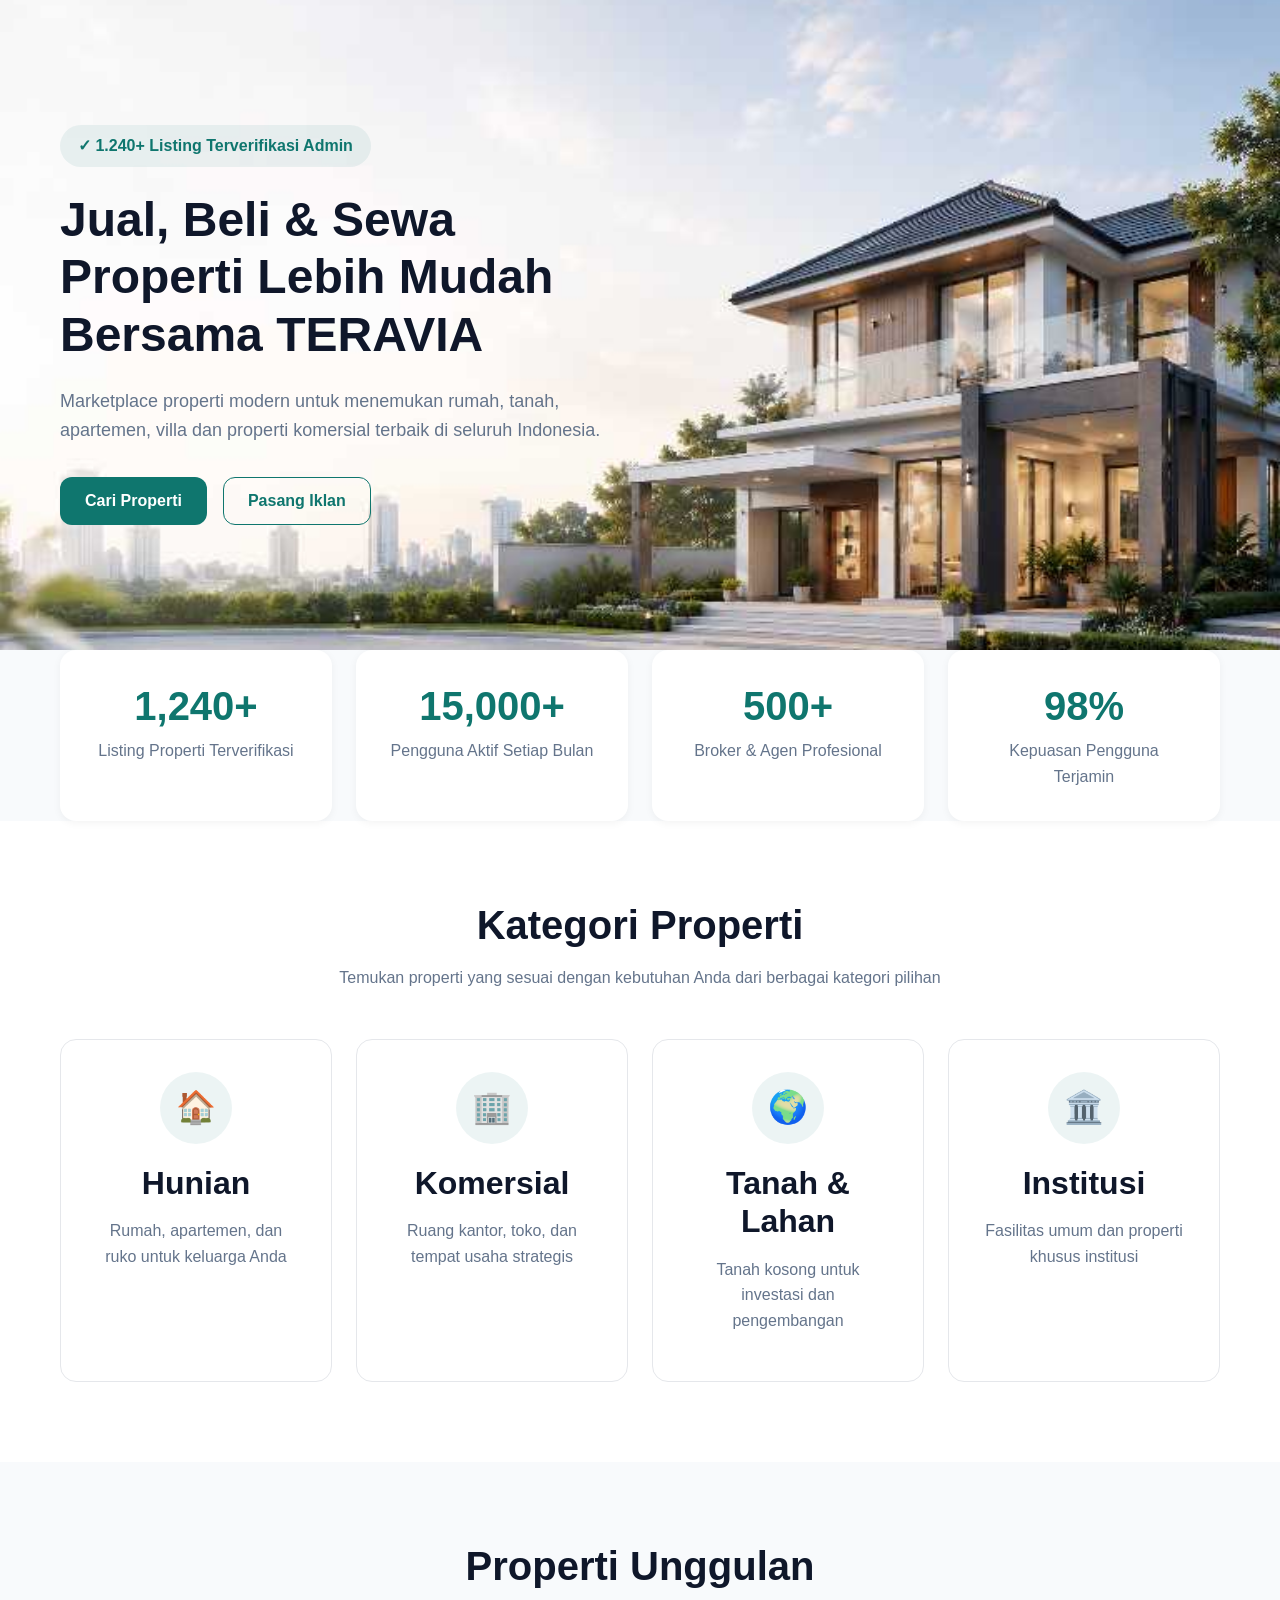
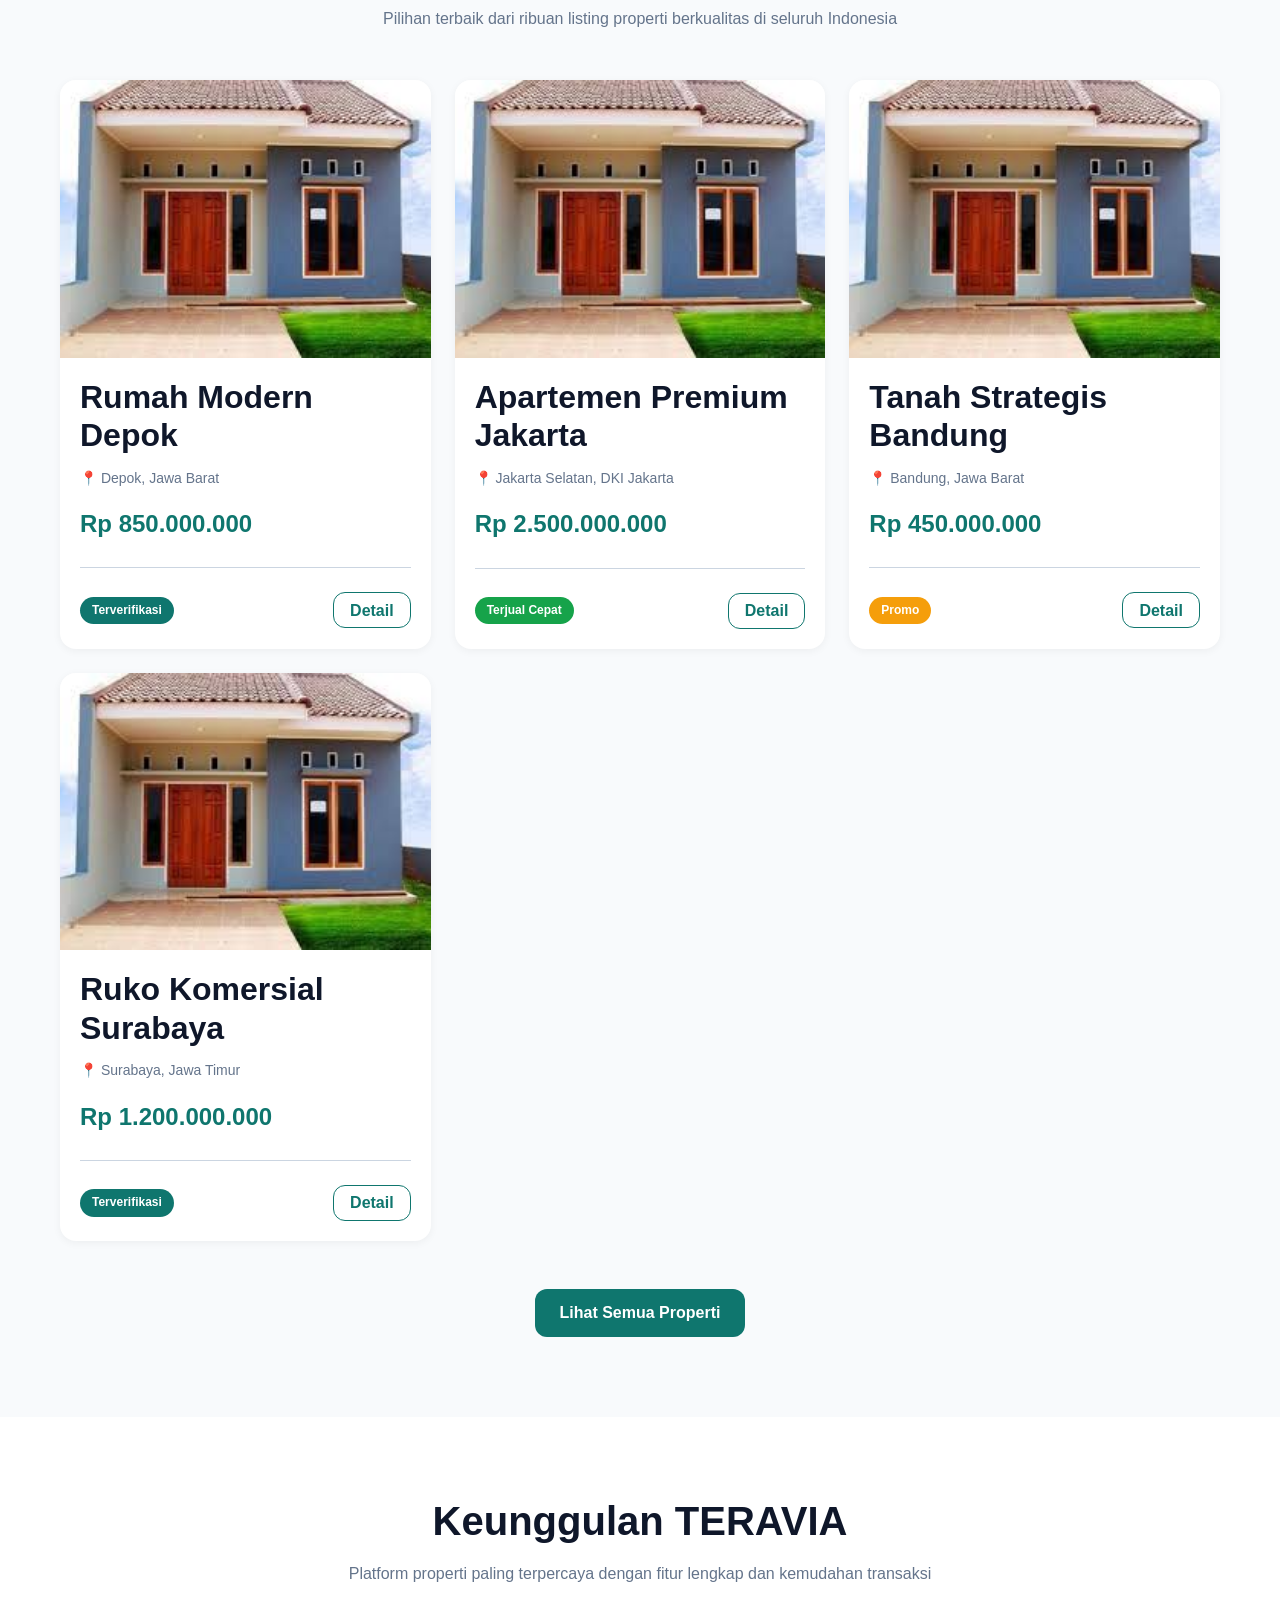
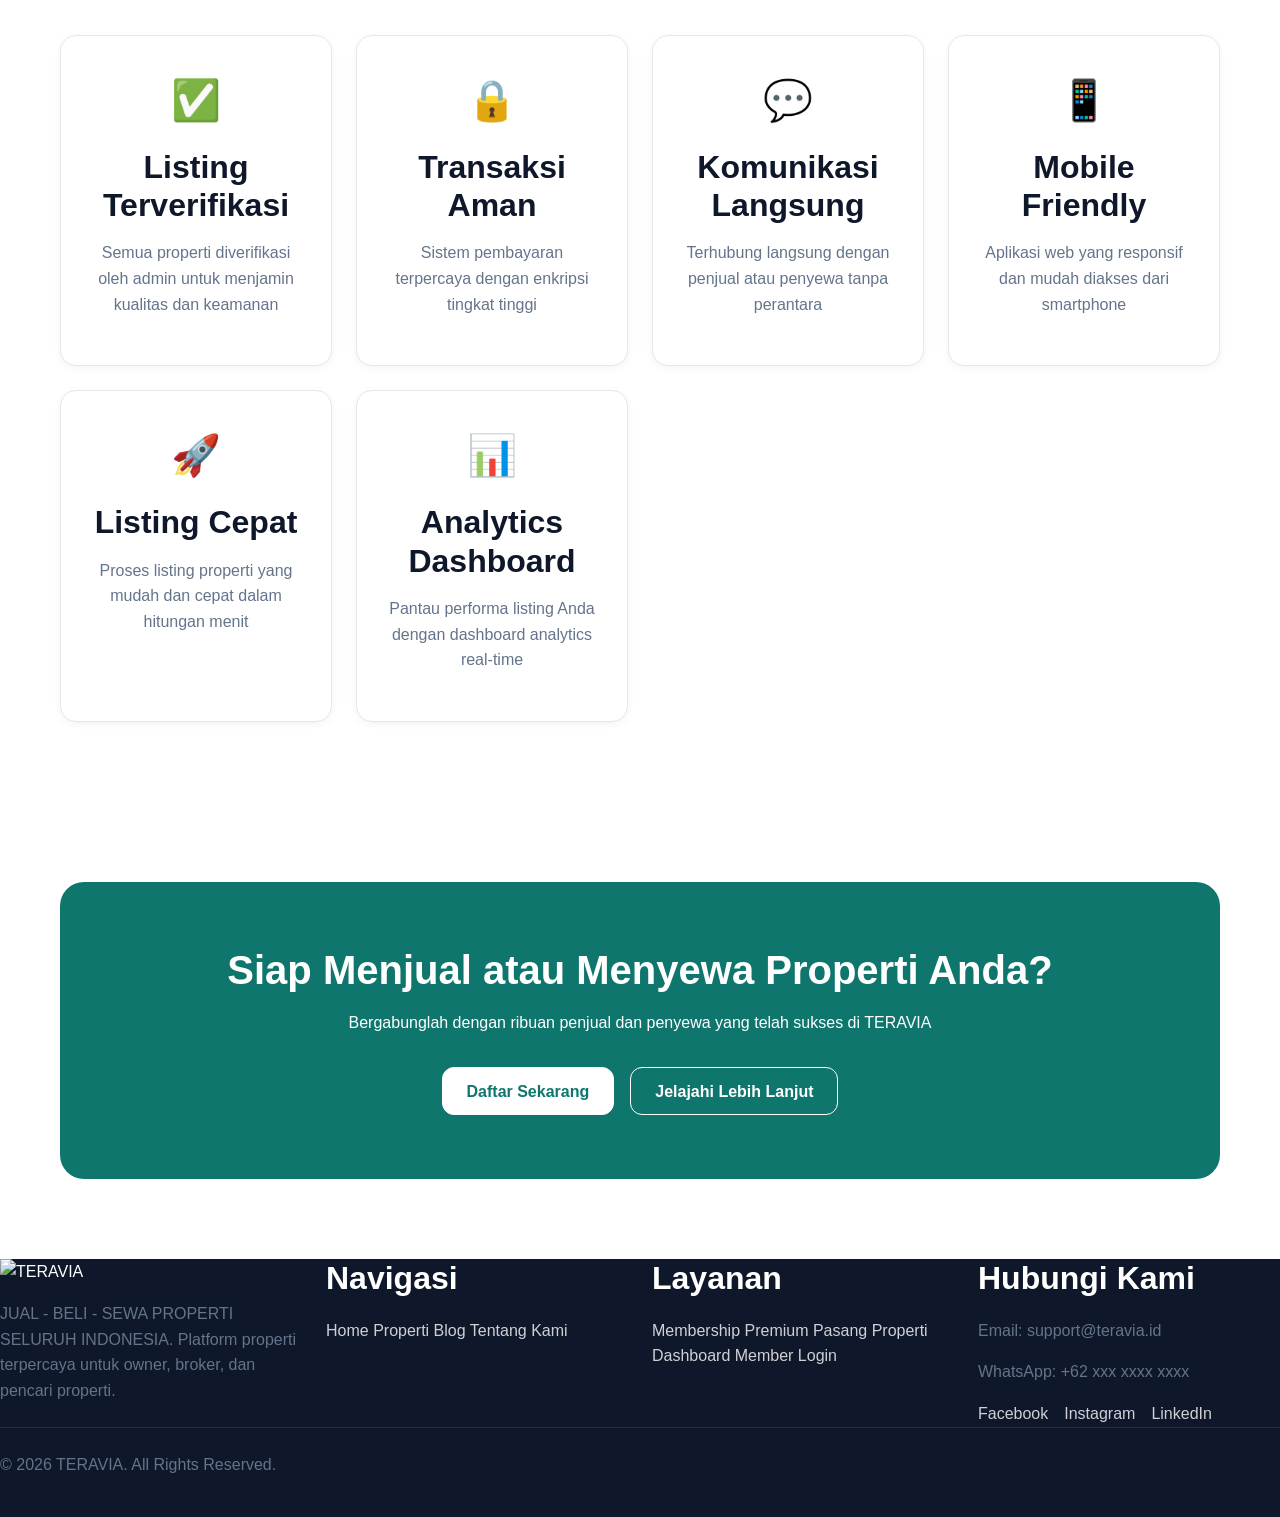
==== commit 2808b6a0: "Refactor index.html for SEO and content clarity Updated meta tags, title, and content for better SEO" ====
--- a/index.html
+++ b/index.html
@@ -1,815 +1,391 @@
 <!DOCTYPE html>
 <html lang="id">
 <head>
-<meta charset="UTF-8">
-<meta name="viewport" content="width=device-width,initial-scale=1">
-<meta http-equiv="X-UA-Compatible" content="IE=edge">
-
-<title>TERAVIA | Jual • Beli • Sewa Properti Seluruh Indonesia</title>
-
-<meta name="description" content="Marketplace properti modern Indonesia untuk jual, beli dan sewa rumah, apartemen, tanah, villa, ruko, gudang dan properti komersial.">
-<meta name="keywords" content="jual rumah,beli rumah,sewa rumah,property indonesia,teravia">
-<meta name="author" content="TERAVIA">
-
-<link rel="icon" href="assets/img/logo.png">
-
-<link rel="stylesheet" href="assets/css/reset.css">
-<link rel="stylesheet" href="assets/css/variables.css">
-<link rel="stylesheet" href="assets/css/base.css">
-<link rel="stylesheet" href="assets/css/utilities.css">
-<link rel="stylesheet" href="assets/css/components.css">
-<link rel="stylesheet" href="assets/css/layout.css">
-<link rel="stylesheet" href="assets/css/style.css">
-<link rel="stylesheet" href="assets/css/pages/home.css">
-<link rel="stylesheet" href="assets/css/responsive.css">
+    <meta charset="UTF-8">
+    <meta name="viewport" content="width=device-width, initial-scale=1.0">
+    
+    <title>TERAVIA | Jual Beli Sewa Properti Seluruh Indonesia</title>
+    
+    <meta name="description" content="TERAVIA marketplace properti modern untuk jual, beli dan sewa properti seluruh Indonesia. Listing terverifikasi admin, broker dan owner terhubung langsung.">
+    <meta name="keywords" content="jual beli properti, sewa rumah, apartemen, tanah, marketplace properti">
+    
+    <link rel="icon" href="assets/img/logo.png">
+    
+    <!-- CSS Files -->
+    <link rel="stylesheet" href="assets/css/reset.css">
+    <link rel="stylesheet" href="assets/css/variables.css">
+    <link rel="stylesheet" href="assets/css/base.css">
+    <link rel="stylesheet" href="assets/css/utilities.css">
+    <link rel="stylesheet" href="assets/css/components.css">
+    <link rel="stylesheet" href="assets/css/layout.css">
+    <link rel="stylesheet" href="assets/css/style.css">
+    <link rel="stylesheet" href="assets/css/pages/home.css">
+    <link rel="stylesheet" href="assets/css/responsive.css">
+    
 </head>
 
 <body data-page="landing">
 
+<!-- ============================================
+     HEADER & NAVBAR
+============================================ -->
 <header class="header">
-
-<div class="container">
-
-<div class="navbar-wrapper">
-
-<a href="index.html" class="logo">
-<img src="assets/img/logo.png" alt="TERAVIA">
-</a>
-
-<nav class="nav-menu" id="navMenu">
-
-<a href="index.html" class="active">Home</a>
-
-<a href="pages/home.html">Properti</a>
-
-<a href="pages/blog.html">Blog</a>
-
-<a href="pages/tentang.html">Tentang</a>
-
-<a href="pages/kontak.html">Kontak</a>
-
-</nav>
-
-<div class="nav-action">
-
-<a href="login.html" class="btn btn-outline">
-Login
-</a>
-
-<a href="register.html" class="btn btn-primary">
-Daftar
-</a>
-
-</div>
-
-<button id="hamburger"
-class="hamburger"
-aria-label="Toggle Menu"
-aria-expanded="false">
-
-<span></span>
-<span></span>
-<span></span>
-
-</button>
-
-</div>
-
-</div>
-
+    <nav class="navbar" data-navbar></nav>
 </header>
 
+
 <main>
-  <!-- ================= HERO ================= -->
-
-<section class="hero">
-
-<div class="container hero-container">
-
-<div class="hero-content">
-
-<span class="hero-badge">
-✓ 1.240+ Listing Terverifikasi Admin
-</span>
-
-<h1 class="hero-title">
-Jual, Beli & Sewa Properti
-<br>
-Lebih Mudah Bersama TERAVIA
-</h1>
-
-<p class="hero-description">
-Marketplace properti modern yang menghubungkan owner, broker dan pembeli dalam satu platform terpercaya untuk seluruh Indonesia.
-</p>
-
-<div class="hero-action">
-
-<a href="pages/home.html" class="btn btn-primary">
-Cari Properti
-</a>
-
-<a href="register.html" class="btn btn-outline">
-Pasang Iklan
-</a>
-
-</div>
-
-</div>
-
-<div class="hero-search">
-
-<form class="search-box" id="heroSearch">
-
-<div class="search-row">
-
-<div class="form-group">
-
-<label class="form-label">
-Kategori
-</label>
-
-<select class="form-control" name="category">
-
-<option value="">
-Semua Kategori
-</option>
-
-<option>
-Hunian
-</option>
-
-<option>
-Komersial
-</option>
-
-<option>
-Tanah & Lahan
-</option>
-
-<option>
-Institusi & Fasilitas
-</option>
-
-</select>
-
-</div>
-
-<div class="form-group">
-
-<label class="form-label">
-Lokasi
-</label>
-
-<input
-type="text"
-class="form-control"
-name="location"
-placeholder="Contoh : Bogor">
-
-</div>
-
-</div>
-
-<div class="search-row">
-
-<div class="form-group">
-
-<label class="form-label">
-Jenis Properti
-</label>
-
-<select
-class="form-control"
-name="type">
-
-<option>
-Semua Jenis
-</option>
-
-</select>
-
-</div>
-
-<div class="form-group">
-
-<label class="form-label">
-Harga
-</label>
-
-<select
-class="form-control"
-name="price">
-
-<option>
-Semua Harga
-</option>
-
-<option>
-< 500 Juta
-</option>
-
-<option>
-500 Juta - 1 Miliar
-</option>
-
-<option>
-1 - 5 Miliar
-</option>
-
-<option>
-> 5 Miliar
-</option>
-
-</select>
-
-</div>
-
-</div>
-
-<button
-type="submit"
-class="btn btn-primary btn-full">
-
-Cari Properti
-
-</button>
-
-</form>
-
-</div>
-
-</div>
-
-</section>
-
-<!-- ================= STATISTICS ================= -->
-
-<section class="statistics">
-
-<div class="container">
-
-<div class="statistics-grid">
-
-<div class="stat-card">
-<h2>1.240+</h2>
-<p>Properti Aktif</p>
-</div>
-
-<div class="stat-card">
-<h2>3.500+</h2>
-<p>Member Terverifikasi</p>
-</div>
-
-<div class="stat-card">
-<h2>82</h2>
-<p>Kota</p>
-</div>
-
-<div class="stat-card">
-<h2>4.8★</h2>
-<p>Rating Pengguna</p>
-</div>
-
-</div>
-
-</div>
-
-</section>
-<!-- ================= CATEGORY ================= -->
-
-<section class="section">
-
-<div class="container">
-
-<div class="section-header">
-
-<h2 class="section-title">
-Kategori Properti
-</h2>
-
-<p class="section-description">
-Temukan properti sesuai kebutuhan Anda.
-</p>
-
-</div>
-
-<div class="category-grid">
-
-<a href="pages/home.html?category=Hunian" class="category-card">
-
-<div class="category-icon">🏠</div>
-
-<h3>Hunian</h3>
-
-<p>Rumah, Apartemen, Villa, Kost dan Hunian lainnya.</p>
-
-</a>
-
-<a href="pages/home.html?category=Komersial" class="category-card">
-
-<div class="category-icon">🏢</div>
-
-<h3>Komersial</h3>
-
-<p>Ruko, Kantor, Gudang, Pabrik dan Area Bisnis.</p>
-
-</a>
-
-<a href="pages/home.html?category=Tanah" class="category-card">
-
-<div class="category-icon">🌏</div>
-
-<h3>Tanah & Lahan</h3>
-
-<p>Tanah Kavling, Sawah, Kebun hingga Lahan Industri.</p>
-
-</a>
-
-<a href="pages/home.html?category=Institusi" class="category-card">
-
-<div class="category-icon">🏛</div>
-
-<h3>Institusi</h3>
-
-<p>Sekolah, Rumah Sakit, Tempat Ibadah dan Properti Khusus.</p>
-
-</a>
-
-</div>
-
-</div>
-
-</section>
-
-
-<!-- ================= FEATURED PROPERTY ================= -->
-
-<section class="section featured-property">
-
-<div class="container">
-
-<div class="section-header">
-
-<h2 class="section-title">
-Properti Pilihan
-</h2>
-
-<p class="section-description">
-Listing pilihan yang telah diverifikasi oleh Admin TERAVIA.
-</p>
-
-</div>
-
-<div
-class="property-grid"
-data-featured-properties>
-
-<div class="card">
-
-<div class="property-content">
-
-<p>Memuat data properti...</p>
-
-</div>
-
-</div>
-
-</div>
-
-<div class="d-flex justify-center" style="margin-top:var(--space-40);">
-
-<a href="pages/home.html"
-class="btn btn-outline">
-
-Lihat Semua Properti
-
-</a>
-
-</div>
-
-</div>
-
-</section>
-
-
-<!-- ================= WHY TERAVIA ================= -->
-
-<section
-class="section"
-style="background:var(--color-bg-secondary);">
-
-<div class="container">
-
-<div class="section-header">
-
-<h2 class="section-title">
-Mengapa Memilih TERAVIA?
-</h2>
-
-<p class="section-description">
-Marketplace properti yang dirancang untuk Owner, Broker dan Pembeli di seluruh Indonesia.
-</p>
-
-</div>
-
-<div class="feature-grid">
-
-<div class="feature-card">
-
-<div class="feature-icon">
-✔
-</div>
-
-<h3>Listing Terverifikasi</h3>
-
-<p>
-Setiap listing melalui proses review Admin sebelum dipublikasikan sehingga lebih terpercaya.
-</p>
-
-</div>
-
-<div class="feature-card">
-
-<div class="feature-icon">
-🤝
-</div>
-
-<h3>Terhubung Langsung</h3>
-
-<p>
-Owner, Broker dan Pembeli dapat berkomunikasi langsung tanpa perantara berlapis.
-</p>
-
-</div>
-
-<div class="feature-card">
-
-<div class="feature-icon">
-🌎
-</div>
-
-<h3>Jangkauan Nasional</h3>
-
-<p>
-Properti tersedia dari berbagai kota di Indonesia dengan pencarian yang cepat dan akurat.
-</p>
-
-</div>
-
-<div class="feature-card">
-
-<div class="feature-icon">
-🛡
-</div>
-
-<h3>Keamanan Data</h3>
-
-<p>
-Data pengguna dan transaksi dikelola menggunakan sistem modern yang aman.
-</p>
-
-</div>
-
-<div class="feature-card">
-
-<div class="feature-icon">
-⚡
-</div>
-
-<h3>Pencarian Cepat</h3>
-
-<p>
-Filter lengkap berdasarkan kategori, lokasi, harga hingga legalitas properti.
-</p>
-
-</div>
-
-<div class="feature-card">
-
-<div class="feature-icon">
-💎
-</div>
-
-<h3>Member Premium</h3>
-
-<p>
-Sekali bayar Rp50.000 berlaku selamanya untuk memasang listing tanpa batas.
-</p>
-
-</div>
-
-</div>
-
-</div>
-
-</section>
-<!-- ================= TESTIMONIAL ================= -->
-
-<section class="section">
-
-<div class="container">
-
-<div class="section-header">
-
-<h2 class="section-title">
-Apa Kata Mereka?
-</h2>
-
-<p class="section-description">
-Pengalaman Owner, Broker dan Pembeli menggunakan TERAVIA.
-</p>
-
-</div>
-
-<div class="testimonial-grid">
-
-<div class="testimonial-card">
-
-<p>
-"Properti saya berhasil terjual lebih cepat karena calon pembeli yang masuk memang serius dan informasinya lengkap."
-</p>
-
-<div class="testimonial-author">
-
-<div class="avatar">
-RS
-</div>
-
-<div>
-<strong>Rina Saputra</strong>
-<p>Owner • Jakarta</p>
-</div>
-
-</div>
-
-</div>
-
-<div class="testimonial-card">
-
-<p>
-"Dashboard sangat mudah digunakan. Upload listing jadi lebih cepat dibanding marketplace lain."
-</p>
-
-<div class="testimonial-author">
-
-<div class="avatar">
-AH
-</div>
-
-<div>
-<strong>Andi Hermawan</strong>
-<p>Broker • Bandung</p>
-</div>
-
-</div>
-
-</div>
-
-<div class="testimonial-card">
-
-<p>
-"Saya menemukan rumah yang sesuai hanya dalam beberapa menit berkat filter pencarian TERAVIA."
-</p>
-
-<div class="testimonial-author">
-
-<div class="avatar">
-DP
-</div>
-
-<div>
-<strong>Dewi Permata</strong>
-<p>Pembeli • Bogor</p>
-</div>
-
-</div>
-
-</div>
-
-</div>
-
-</div>
-
-</section>
-
-<!-- ================= MEMBERSHIP CTA ================= -->
-
-<section class="section cta">
-
-<div class="container">
-
-<div class="cta-box">
-
-<h2>
-Jadilah Member Premium TERAVIA
-</h2>
-
-<p>
-Pasang listing properti tanpa batas hanya dengan sekali pembayaran Rp50.000 dan berlaku selamanya.
-</p>
-
-<a href="register.html" class="btn btn-secondary">
-Daftar Sekarang
-</a>
-
-</div>
-
-</div>
-
-</section>
-
-<!-- ================= BLOG ================= -->
-
-<section class="section">
-
-<div class="container">
-
-<div class="section-header">
-
-<h2 class="section-title">
-Tips & Panduan Properti
-</h2>
-
-<p class="section-description">
-Artikel terbaru seputar jual beli, investasi dan legalitas properti.
-</p>
-
-</div>
-
-<div class="blog-grid">
-
-<div class="blog-card">
-
-<img src="assets/img/property-placeholder.jpg" alt="Blog TERAVIA">
-
-<div class="blog-content">
-
-<h3>
-5 Dokumen Legalitas Sebelum Membeli Rumah
-</h3>
-
-<p>
-Kenali SHM, SHGB dan dokumen penting lainnya sebelum melakukan transaksi.
-</p>
-
-</div>
-
-</div>
-
-<div class="blog-card">
-
-<img src="assets/img/property-placeholder.jpg" alt="Blog TERAVIA">
-
-<div class="blog-content">
-
-<h3>
-Tips Memasang Iklan Properti Agar Cepat Terjual
-</h3>
-
-<p>
-Pelajari cara membuat foto, harga dan deskripsi yang menarik perhatian pembeli.
-</p>
-
-</div>
-
-</div>
-
-<div class="blog-card">
-
-<img src="assets/img/property-placeholder.jpg" alt="Blog TERAVIA">
-
-<div class="blog-content">
-
-<h3>
-Panduan Investasi Tanah Untuk Pemula
-</h3>
-
-<p>
-Strategi memilih lokasi yang berpotensi memberikan keuntungan jangka panjang.
-</p>
-
-</div>
-
-</div>
-
-</div>
-
-</div>
-
-</section>
-
-<!-- ================= FAQ ================= -->
-
-<section class="section faq">
-
-<div class="container">
-
-<div class="section-header">
-
-<h2 class="section-title">
-Pertanyaan Umum
-</h2>
-
-</div>
-
-<div class="faq-list">
-
-<details class="faq-item">
-<summary>Bagaimana cara memasang listing?</summary>
-<p>Daftar akun, lengkapi profil, aktifkan Membership Premium lalu kirim listing untuk direview Admin.</p>
-</details>
-
-<details class="faq-item">
-<summary>Apakah listing langsung tayang?</summary>
-<p>Tidak. Semua listing diperiksa Admin terlebih dahulu agar kualitas marketplace tetap terjaga.</p>
-</details>
-
-<details class="faq-item">
-<summary>Berapa biaya Membership Premium?</summary>
-<p>Rp50.000 sekali bayar dan berlaku selamanya.</p>
-</details>
-
-<details class="faq-item">
-<summary>Apakah TERAVIA melayani seluruh Indonesia?</summary>
-<p>Ya. TERAVIA dirancang untuk seluruh wilayah Indonesia.</p>
-</details>
-
-</div>
-
-</div>
-
-</section>
-
-<!-- ================= NEWSLETTER ================= -->
-
-<section class="section newsletter">
-
-<div class="container">
-
-<div class="newsletter-box">
-
-<h2>
-Dapatkan Update Properti Terbaru
-</h2>
-
-<p>
-Berlangganan newsletter untuk mendapatkan artikel dan listing terbaru.
-</p>
-
-<form class="newsletter-form">
-
-<input
-type="email"
-class="form-control"
-placeholder="Masukkan email Anda">
-
-<button
-type="submit"
-class="btn btn-primary">
-
-Berlangganan
-
-</button>
-
-</form>
-
-</div>
-
-</div>
-
-</section>
+
+    <!-- ============================================
+         HERO SECTION
+    ============================================ -->
+    <section class="hero">
+        <div class="container hero-container">
+            
+            <div class="hero-content">
+                
+                <span class="hero-badge">
+                    ✓ 1.240+ Listing Terverifikasi Admin
+                </span>
+                
+                <h1 class="hero-title">
+                    Jual, Beli &amp; Sewa Properti Lebih Mudah Bersama TERAVIA
+                </h1>
+                
+                <p class="hero-description">
+                    Marketplace properti modern untuk menemukan rumah, tanah, apartemen, villa dan properti komersial terbaik di seluruh Indonesia.
+                </p>
+                
+                <div class="hero-action">
+                    <a href="pages/home.html" class="btn btn-primary">
+                        Cari Properti
+                    </a>
+                    <a href="register.html" class="btn btn-outline">
+                        Pasang Iklan
+                    </a>
+                </div>
+                
+            </div>
+            
+        </div>
+    </section>
+
+
+    <!-- ============================================
+         STATISTICS SECTION
+    ============================================ -->
+    <section class="statistics">
+        <div class="container">
+            
+            <div class="statistics-grid">
+                
+                <div class="stat-card">
+                    <h2>1,240+</h2>
+                    <p>Listing Properti Terverifikasi</p>
+                </div>
+                
+                <div class="stat-card">
+                    <h2>15,000+</h2>
+                    <p>Pengguna Aktif Setiap Bulan</p>
+                </div>
+                
+                <div class="stat-card">
+                    <h2>500+</h2>
+                    <p>Broker &amp; Agen Profesional</p>
+                </div>
+                
+                <div class="stat-card">
+                    <h2>98%</h2>
+                    <p>Kepuasan Pengguna Terjamin</p>
+                </div>
+                
+            </div>
+            
+        </div>
+    </section>
+
+
+    <!-- ============================================
+         CATEGORY SECTION
+    ============================================ -->
+    <section class="section">
+        <div class="container">
+            
+            <div class="section-header">
+                <h2 class="section-title">
+                    Kategori Properti
+                </h2>
+                <p class="section-description">
+                    Temukan properti yang sesuai dengan kebutuhan Anda dari berbagai kategori pilihan
+                </p>
+            </div>
+            
+            <div class="category-grid">
+                
+                <div class="category-card">
+                    <div class="category-icon">🏠</div>
+                    <h3>Hunian</h3>
+                    <p>Rumah, apartemen, dan ruko untuk keluarga Anda</p>
+                </div>
+                
+                <div class="category-card">
+                    <div class="category-icon">🏢</div>
+                    <h3>Komersial</h3>
+                    <p>Ruang kantor, toko, dan tempat usaha strategis</p>
+                </div>
+                
+                <div class="category-card">
+                    <div class="category-icon">🌍</div>
+                    <h3>Tanah &amp; Lahan</h3>
+                    <p>Tanah kosong untuk investasi dan pengembangan</p>
+                </div>
+                
+                <div class="category-card">
+                    <div class="category-icon">🏛️</div>
+                    <h3>Institusi</h3>
+                    <p>Fasilitas umum dan properti khusus institusi</p>
+                </div>
+                
+            </div>
+            
+        </div>
+    </section>
+
+
+    <!-- ============================================
+         FEATURED PROPERTIES SECTION
+    ============================================ -->
+    <section class="section" style="background: var(--color-bg-secondary);">
+        <div class="container">
+            
+            <div class="section-header">
+                <h2 class="section-title">
+                    Properti Unggulan
+                </h2>
+                <p class="section-description">
+                    Pilihan terbaik dari ribuan listing properti berkualitas di seluruh Indonesia
+                </p>
+            </div>
+            
+            <div class="property-grid">
+                
+                <div class="property-card">
+                    <div class="property-image">
+                        <img src="assets/img/property-placeholder.jpg.jpeg" alt="Rumah Modern Depok">
+                    </div>
+                    <div class="property-content">
+                        <h3>Rumah Modern Depok</h3>
+                        <p class="property-location">📍 Depok, Jawa Barat</p>
+                        <p class="property-price">Rp 850.000.000</p>
+                        <div class="divider"></div>
+                        <div class="d-flex justify-between align-center">
+                            <span class="badge badge-primary">Terverifikasi</span>
+                            <a href="#" class="btn btn-outline" style="padding: 0 var(--space-16); min-height: 36px;">Detail</a>
+                        </div>
+                    </div>
+                </div>
+                
+                <div class="property-card">
+                    <div class="property-image">
+                        <img src="assets/img/property-placeholder.jpg.jpeg" alt="Apartemen Premium Jakarta">
+                    </div>
+                    <div class="property-content">
+                        <h3>Apartemen Premium Jakarta</h3>
+                        <p class="property-location">📍 Jakarta Selatan, DKI Jakarta</p>
+                        <p class="property-price">Rp 2.500.000.000</p>
+                        <div class="divider"></div>
+                        <div class="d-flex justify-between align-center">
+                            <span class="badge badge-success">Terjual Cepat</span>
+                            <a href="#" class="btn btn-outline" style="padding: 0 var(--space-16); min-height: 36px;">Detail</a>
+                        </div>
+                    </div>
+                </div>
+                
+                <div class="property-card">
+                    <div class="property-image">
+                        <img src="assets/img/property-placeholder.jpg.jpeg" alt="Tanah Strategis Bandung">
+                    </div>
+                    <div class="property-content">
+                        <h3>Tanah Strategis Bandung</h3>
+                        <p class="property-location">📍 Bandung, Jawa Barat</p>
+                        <p class="property-price">Rp 450.000.000</p>
+                        <div class="divider"></div>
+                        <div class="d-flex justify-between align-center">
+                            <span class="badge badge-warning">Promo</span>
+                            <a href="#" class="btn btn-outline" style="padding: 0 var(--space-16); min-height: 36px;">Detail</a>
+                        </div>
+                    </div>
+                </div>
+                
+                <div class="property-card">
+                    <div class="property-image">
+                        <img src="assets/img/property-placeholder.jpg.jpeg" alt="Ruko Komersial Surabaya">
+                    </div>
+                    <div class="property-content">
+                        <h3>Ruko Komersial Surabaya</h3>
+                        <p class="property-location">📍 Surabaya, Jawa Timur</p>
+                        <p class="property-price">Rp 1.200.000.000</p>
+                        <div class="divider"></div>
+                        <div class="d-flex justify-between align-center">
+                            <span class="badge badge-primary">Terverifikasi</span>
+                            <a href="#" class="btn btn-outline" style="padding: 0 var(--space-16); min-height: 36px;">Detail</a>
+                        </div>
+                    </div>
+                </div>
+                
+            </div>
+            
+            <div class="text-center mt-48">
+                <a href="pages/home.html" class="btn btn-primary">
+                    Lihat Semua Properti
+                </a>
+            </div>
+            
+        </div>
+    </section>
+
+
+    <!-- ============================================
+         FEATURES SECTION
+    ============================================ -->
+    <section class="section">
+        <div class="container">
+            
+            <div class="section-header">
+                <h2 class="section-title">
+                    Keunggulan TERAVIA
+                </h2>
+                <p class="section-description">
+                    Platform properti paling terpercaya dengan fitur lengkap dan kemudahan transaksi
+                </p>
+            </div>
+            
+            <div class="feature-grid">
+                
+                <div class="card" style="padding: var(--space-32); text-align: center;">
+                    <div style="font-size: 2.5rem; margin-bottom: var(--space-16);">✅</div>
+                    <h3>Listing Terverifikasi</h3>
+                    <p>Semua properti diverifikasi oleh admin untuk menjamin kualitas dan keamanan</p>
+                </div>
+                
+                <div class="card" style="padding: var(--space-32); text-align: center;">
+                    <div style="font-size: 2.5rem; margin-bottom: var(--space-16);">🔒</div>
+                    <h3>Transaksi Aman</h3>
+                    <p>Sistem pembayaran terpercaya dengan enkripsi tingkat tinggi</p>
+                </div>
+                
+                <div class="card" style="padding: var(--space-32); text-align: center;">
+                    <div style="font-size: 2.5rem; margin-bottom: var(--space-16);">💬</div>
+                    <h3>Komunikasi Langsung</h3>
+                    <p>Terhubung langsung dengan penjual atau penyewa tanpa perantara</p>
+                </div>
+                
+                <div class="card" style="padding: var(--space-32); text-align: center;">
+                    <div style="font-size: 2.5rem; margin-bottom: var(--space-16);">📱</div>
+                    <h3>Mobile Friendly</h3>
+                    <p>Aplikasi web yang responsif dan mudah diakses dari smartphone</p>
+                </div>
+                
+                <div class="card" style="padding: var(--space-32); text-align: center;">
+                    <div style="font-size: 2.5rem; margin-bottom: var(--space-16);">🚀</div>
+                    <h3>Listing Cepat</h3>
+                    <p>Proses listing properti yang mudah dan cepat dalam hitungan menit</p>
+                </div>
+                
+                <div class="card" style="padding: var(--space-32); text-align: center;">
+                    <div style="font-size: 2.5rem; margin-bottom: var(--space-16);">📊</div>
+                    <h3>Analytics Dashboard</h3>
+                    <p>Pantau performa listing Anda dengan dashboard analytics real-time</p>
+                </div>
+                
+            </div>
+            
+        </div>
+    </section>
+
+
+    <!-- ============================================
+         CTA SECTION
+    ============================================ -->
+    <section class="section cta">
+        <div class="container">
+            
+            <div class="cta-box">
+                <h2>Siap Menjual atau Menyewa Properti Anda?</h2>
+                <p style="margin-bottom: var(--space-32);">
+                    Bergabunglah dengan ribuan penjual dan penyewa yang telah sukses di TERAVIA
+                </p>
+                <div class="d-flex gap-16 justify-center flex-wrap">
+                    <a href="register.html" class="btn btn-primary" style="background: var(--color-white); color: var(--color-primary); border-color: var(--color-white);">
+                        Daftar Sekarang
+                    </a>
+                    <a href="pages/home.html" class="btn btn-outline" style="border-color: var(--color-white); color: var(--color-white);">
+                        Jelajahi Lebih Lanjut
+                    </a>
+                </div>
+            </div>
+            
+        </div>
+    </section>
 
 </main>
 
-<div data-footer></div>
-
-<!-- ================= SUPABASE ================= -->
-
-<script src="https://cdn.jsdelivr.net/npm/@supabase/supabase-js@2"></script>
-
-<!-- ================= CORE ================= -->
-
+
+<!-- ============================================
+     FOOTER
+============================================ -->
+<footer class="footer" data-footer></footer>
+
+
+<!-- ============================================
+     BACK TO TOP BUTTON
+============================================ -->
+<button class="back-to-top" data-action="back-to-top"></button>
+
+
+<!-- ============================================
+     JAVASCRIPT CORE FILES
+============================================ -->
+<script src="assets/js/supabase.js"></script>
 <script src="assets/js/config.js"></script>
-<script src="assets/js/supabase.js"></script>
+<script src="assets/js/components/navbar.js"></script>
+<script src="assets/js/components/footer.js"></script>
+
+
+<!-- ============================================
+     APP INITIALIZER
+============================================ -->
 <script src="assets/js/app.js"></script>
 
-<!-- ================= COMPONENT ================= -->
-
-<script src="assets/js/components/navbar.js"></script>
-<script src="assets/js/components/toast.js"></script>
-<script src="assets/js/components/footer.js"></script>
-
-<!-- ================= PAGE ================= -->
-
-<script src="assets/js/pages/landing.js"></script>
-
-<!-- ================= ERUDA ================= -->
-
-<script src="https://cdn.jsdelivr.net/npm/eruda"></script>
-
+
+<!-- ============================================
+     ERUDA CONSOLE FOR MOBILE DEBUGGING
+============================================ -->
+<script src="https://cdn.jsdelivr.net/npm/eruda@latest/dist/eruda.js"></script>
 <script>
-eruda.init();
+    // Inisialisasi Eruda Console
+    if (typeof eruda !== 'undefined') {
+        eruda.init({
+            position: {
+                x: 'right',
+                y: 'bottom'
+            },
+            defaults: {
+                displaySize: 40,
+                transparency: 0.9,
+                theme: 'dark'
+            }
+        });
+        console.log('✓ Eruda Console Initialized');
+        console.log('🎯 Landing Page Loaded Successfully');
+    }
 </script>
 
+
+<!-- ============================================
+     LANDING PAGE SCRIPT
+============================================ -->
+<script src="assets/js/pages/landing.js" defer></script>
+
 </body>
-    </html>
+</html>
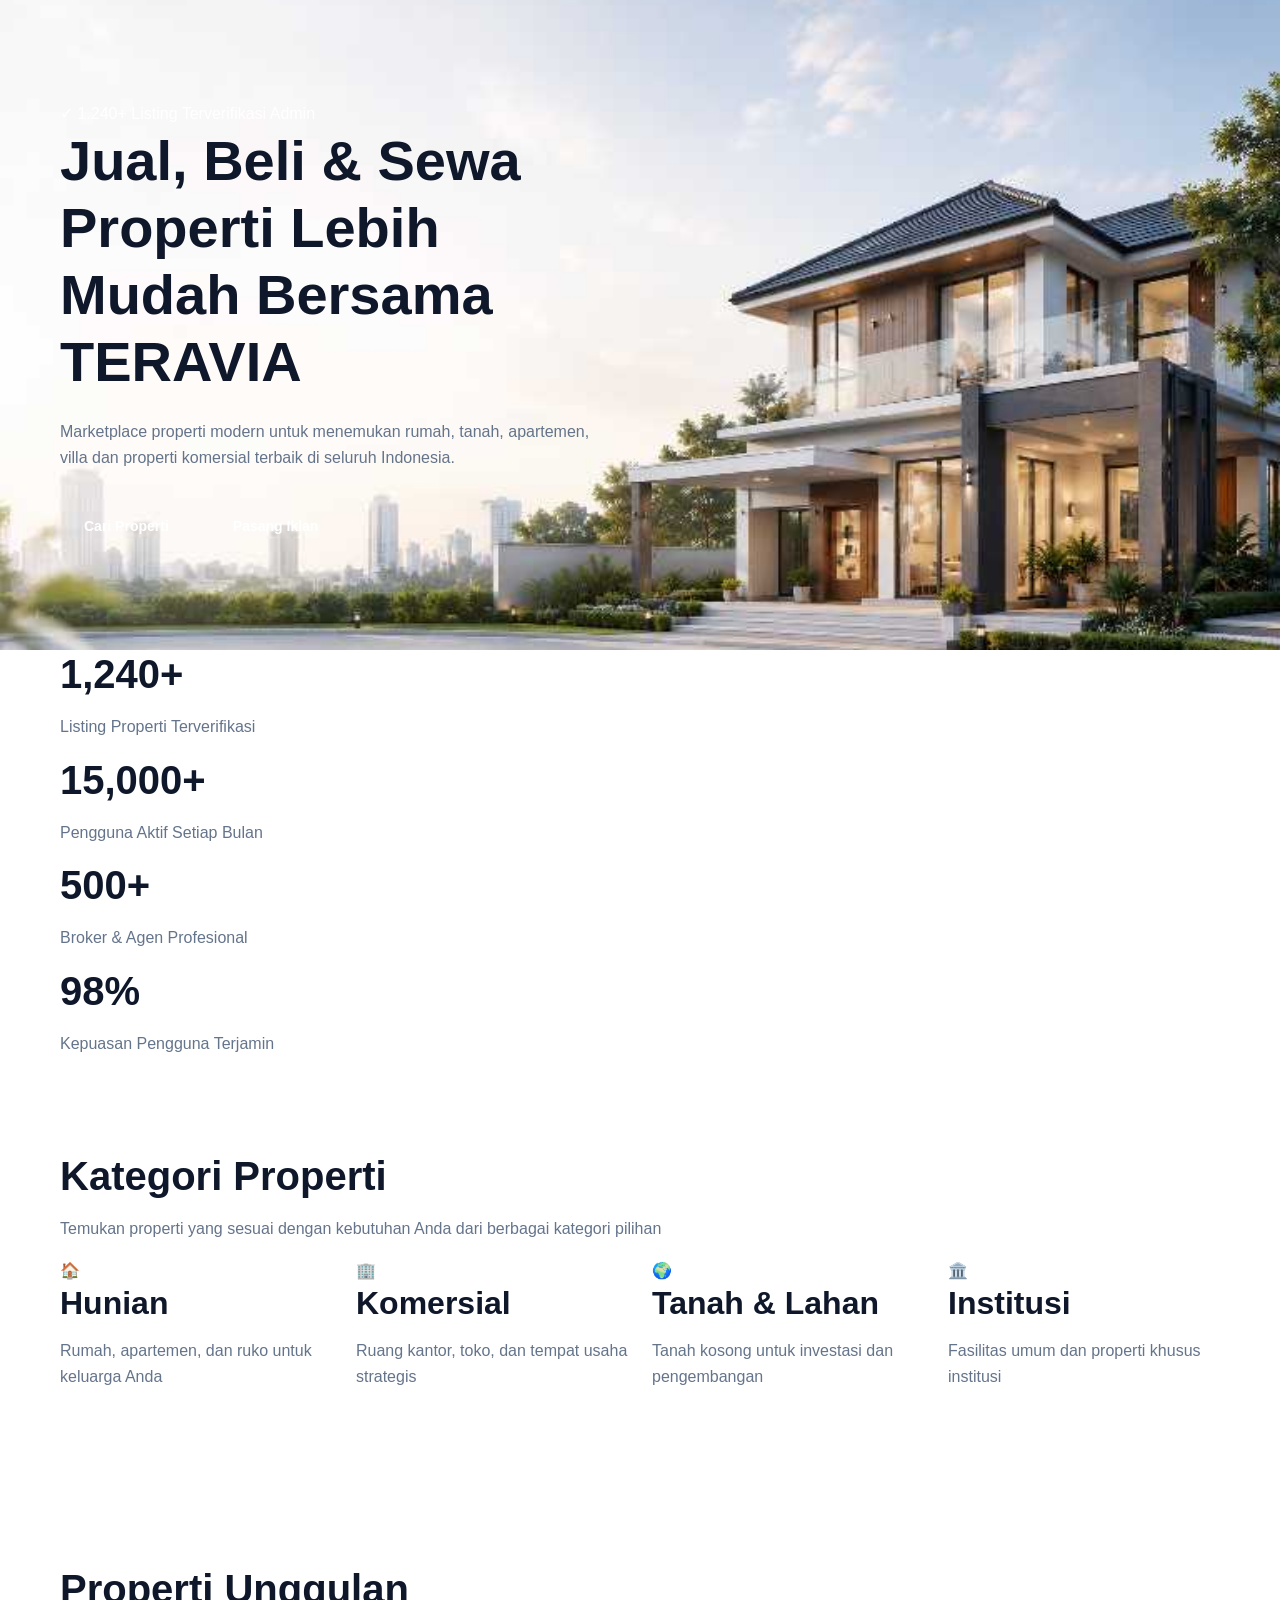
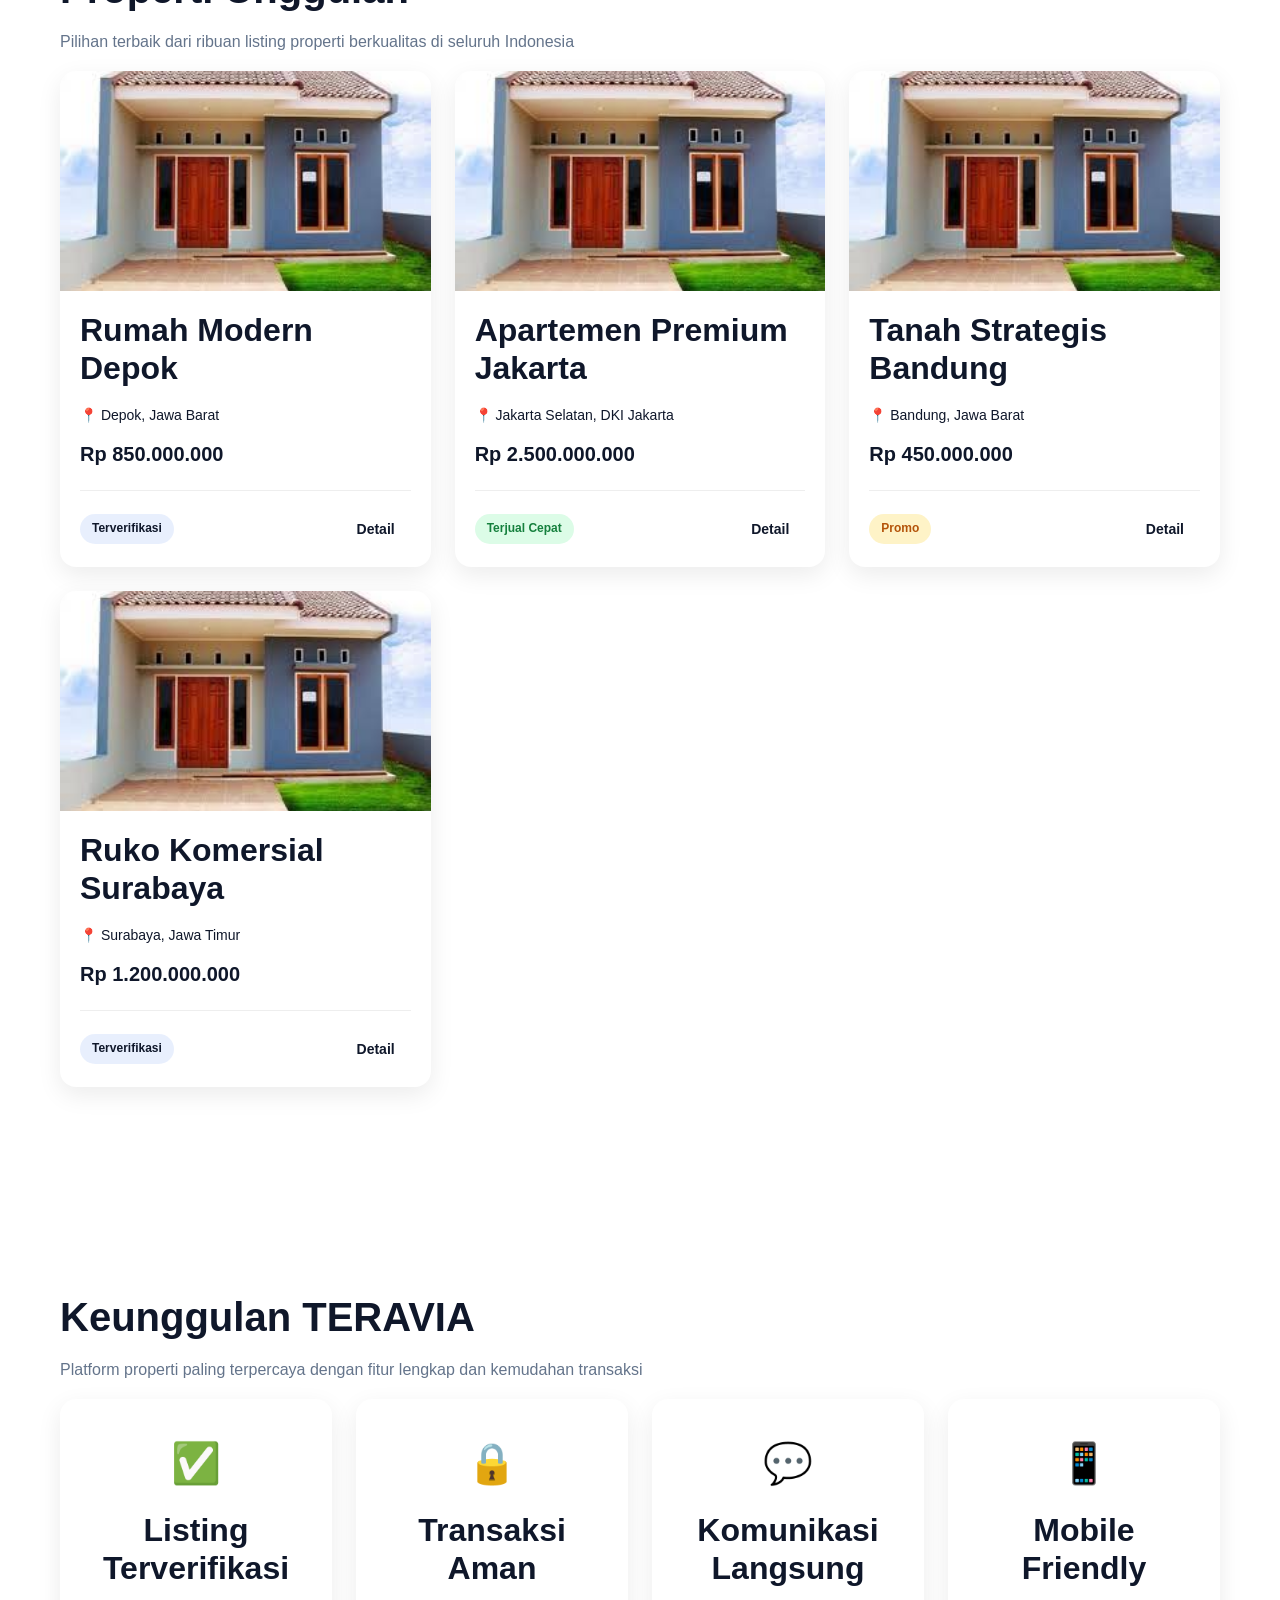
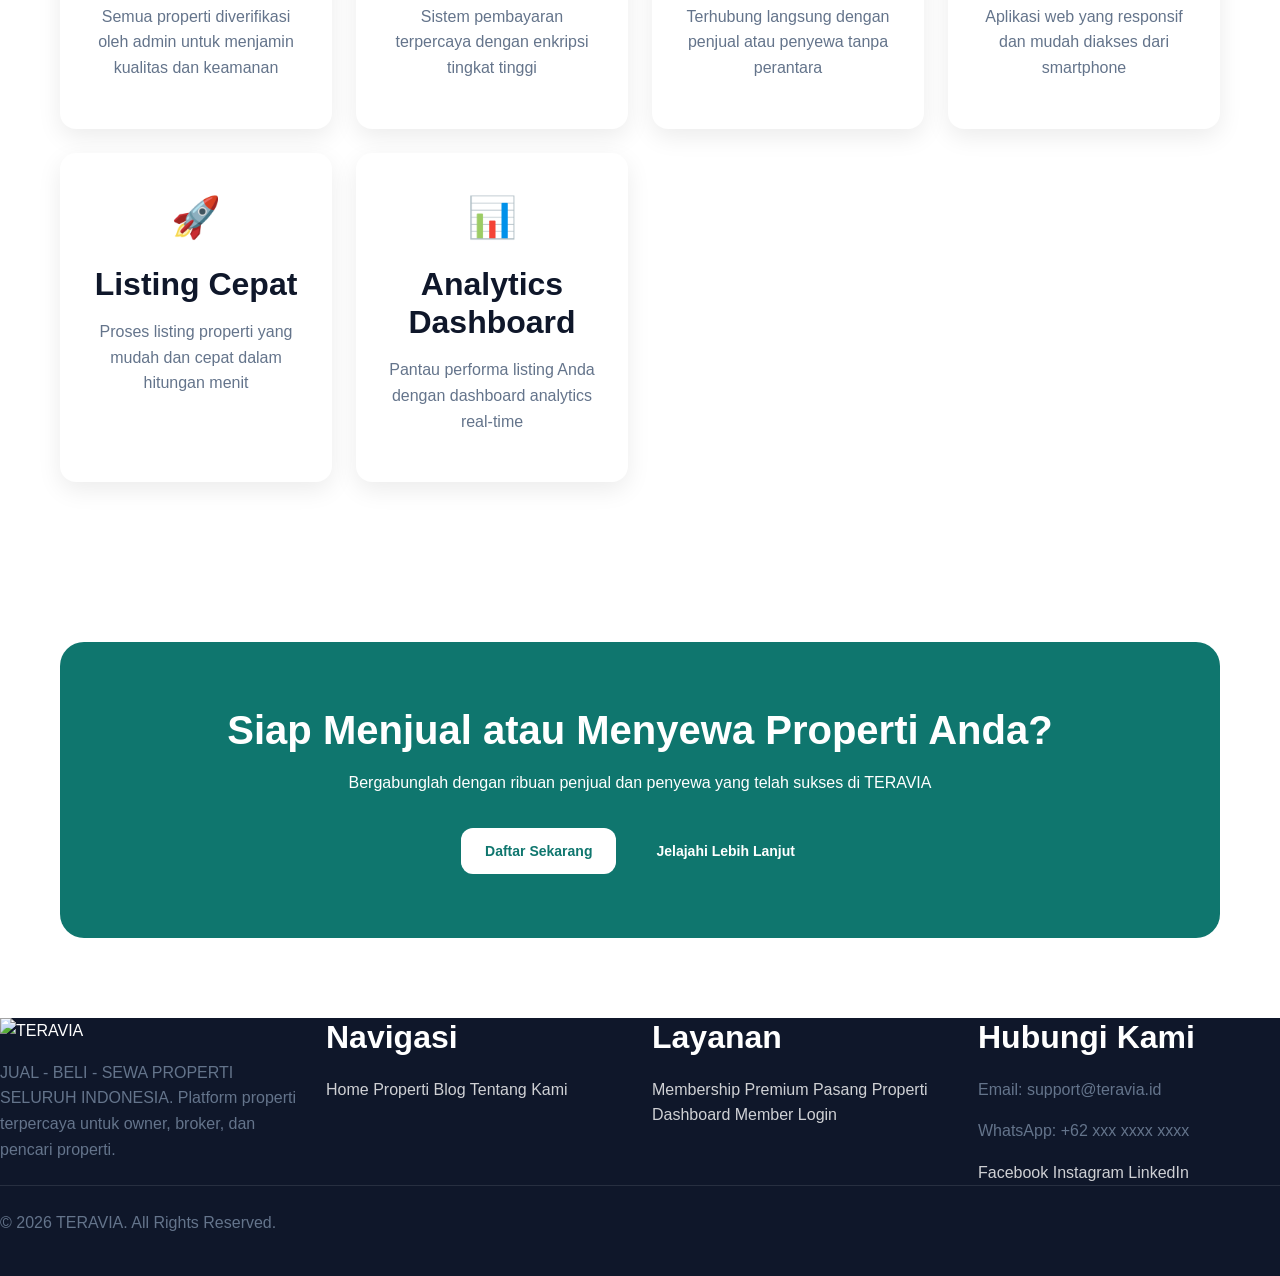
==== commit ffb2fc8c: "Remove style.css link from index.html Removed the link to the style.css file from index.html." ====
--- a/index.html
+++ b/index.html
@@ -18,7 +18,6 @@
     <link rel="stylesheet" href="assets/css/utilities.css">
     <link rel="stylesheet" href="assets/css/components.css">
     <link rel="stylesheet" href="assets/css/layout.css">
-    <link rel="stylesheet" href="assets/css/style.css">
     <link rel="stylesheet" href="assets/css/pages/home.css">
     <link rel="stylesheet" href="assets/css/responsive.css">
     
--- a/assets/css/variables.css
+++ b/assets/css/variables.css
@@ -1,159 +1,127 @@
-/* =========================================================
-   TERAVIA
+/* ==========================================================
+   TERAVIA V2
    variables.css
-   Design Tokens
-   Version : 1.0
-========================================================= */
+========================================================== */
 
-:root {
+:root{
 
-    /* =====================================================
-       COLOR
-    ===================================================== */
+/* COLOR */
 
-    --color-primary: #0F766E;
-    --color-primary-hover: #115E59;
+--color-primary:#0F766E;
+--color-primary-hover:#115E59;
+--color-secondary:#2563EB;
+--color-secondary-hover:#1D4ED8;
+--color-accent:#F59E0B;
+--color-success:#16A34A;
+--color-warning:#F59E0B;
+--color-danger:#DC2626;
 
-    --color-secondary: #2563EB;
-    --color-secondary-hover: #1D4ED8;
+--color-white:#FFFFFF;
+--color-black:#000000;
 
-    --color-accent: #F59E0B;
-    --color-success: #16A34A;
-    --color-warning: #F59E0B;
-    --color-danger: #DC2626;
+--color-bg:#FFFFFF;
+--color-bg-alt:#F8FAFC;
+--color-card:#FFFFFF;
 
-    --color-white: #FFFFFF;
-    --color-black: #000000;
+--color-text:#0F172A;
+--color-text-light:#64748B;
 
-    --color-bg: #FFFFFF;
-    --color-bg-secondary: #F8FAFC;
-    --color-card: #FFFFFF;
+--color-border:#E5E7EB;
+--color-divider:#CBD5E1;
 
-    --color-border: #E5E7EB;
-    --color-divider: #CBD5E1;
+/* FONT */
 
-    --color-text: #0F172A;
-    --color-text-secondary: #64748B;
-    --color-disabled: #94A3B8;
+--font-family:Inter,"Segoe UI",Roboto,Arial,sans-serif;
 
-    /* =====================================================
-       TYPOGRAPHY
-    ===================================================== */
+--fw-300:300;
+--fw-400:400;
+--fw-500:500;
+--fw-600:600;
+--fw-700:700;
+--fw-800:800;
 
-    --font-family:
-        Inter,
-        "Segoe UI",
-        Roboto,
-        Arial,
-        sans-serif;
+/* FONT SIZE */
 
-    --font-light: 300;
-    --font-regular: 400;
-    --font-medium: 500;
-    --font-semibold: 600;
-    --font-bold: 700;
-    --font-extra-bold: 800;
+--fs-12:.75rem;
+--fs-14:.875rem;
+--fs-16:1rem;
+--fs-18:1.125rem;
+--fs-20:1.25rem;
+--fs-24:1.5rem;
+--fs-28:1.75rem;
+--fs-32:2rem;
+--fs-40:2.5rem;
+--fs-48:3rem;
+--fs-56:3.5rem;
 
-    /* Font Size */
+/* SPACING */
 
-    --fs-12: .75rem;
-    --fs-14: .875rem;
-    --fs-16: 1rem;
-    --fs-18: 1.125rem;
-    --fs-20: 1.25rem;
-    --fs-24: 1.5rem;
-    --fs-28: 1.75rem;
-    --fs-32: 2rem;
-    --fs-40: 2.5rem;
-    --fs-48: 3rem;
+--space-4:.25rem;
+--space-8:.5rem;
+--space-12:.75rem;
+--space-16:1rem;
+--space-20:1.25rem;
+--space-24:1.5rem;
+--space-32:2rem;
+--space-40:2.5rem;
+--space-48:3rem;
+--space-64:4rem;
+--space-80:5rem;
+--space-96:6rem;
+--space-120:7.5rem;
 
-    /* =====================================================
-       SPACING
-    ===================================================== */
+/* CONTAINER */
 
-    --space-4: .25rem;
-    --space-8: .5rem;
-    --space-12: .75rem;
-    --space-16: 1rem;
-    --space-20: 1.25rem;
-    --space-24: 1.5rem;
-    --space-32: 2rem;
-    --space-40: 2.5rem;
-    --space-48: 3rem;
-    --space-64: 4rem;
-    --space-80: 5rem;
-    --space-96: 6rem;
-    --space-120: 7.5rem;
+--container:1280px;
+--container-padding:20px;
 
-    /* =====================================================
-       CONTAINER
-    ===================================================== */
+/* HEADER */
 
-    --container-width: 1280px;
-    --container-padding: 20px;
+--header-height:80px;
 
-    /* =====================================================
-       BORDER RADIUS
-    ===================================================== */
+/* BUTTON */
 
-    --radius-sm: 8px;
-    --radius-md: 12px;
-    --radius-lg: 16px;
-    --radius-xl: 24px;
-    --radius-pill: 999px;
+--button-height:50px;
 
-    /* =====================================================
-       SHADOW
-    ===================================================== */
+/* INPUT */
 
-    --shadow-sm: 0 2px 8px rgba(0,0,0,.05);
-    --shadow-md: 0 8px 24px rgba(0,0,0,.08);
-    --shadow-lg: 0 16px 40px rgba(0,0,0,.12);
-    --shadow-xl: 0 24px 60px rgba(0,0,0,.18);
+--input-height:52px;
 
-    /* =====================================================
-       TRANSITION
-    ===================================================== */
+/* RADIUS */
 
-    --transition-fast: .2s ease;
-    --transition-normal: .3s ease;
-    --transition-slow: .5s ease;
+--radius-sm:8px;
+--radius-md:12px;
+--radius-lg:16px;
+--radius-xl:24px;
+--radius-pill:999px;
 
-    /* =====================================================
-       HEADER
-    ===================================================== */
+/* SHADOW */
 
-    --header-height: 80px;
+--shadow-sm:0 2px 8px rgba(0,0,0,.05);
+--shadow-md:0 8px 24px rgba(0,0,0,.08);
+--shadow-lg:0 18px 40px rgba(0,0,0,.12);
+--shadow-xl:0 30px 70px rgba(0,0,0,.18);
 
-    /* =====================================================
-       BUTTON
-    ===================================================== */
+/* TRANSITION */
 
-    --button-height: 48px;
+--transition-fast:.2s ease;
+--transition:.3s ease;
+--transition-slow:.5s ease;
 
-    /* =====================================================
-       INPUT
-    ===================================================== */
+/* Z-INDEX */
 
-    --input-height: 52px;
+--z-dropdown:100;
+--z-sticky:500;
+--z-header:800;
+--z-modal:1000;
+--z-toast:1100;
+--z-loader:1200;
 
-    /* =====================================================
-       Z-INDEX
-    ===================================================== */
+/* BREAKPOINT */
 
-    --z-dropdown: 100;
-    --z-sticky: 500;
-    --z-fixed: 800;
-    --z-modal: 1000;
-    --z-toast: 1100;
-    --z-loader: 1200;
+--mobile:576px;
+--tablet:768px;
+--laptop:992px;
+--desktop:1200px;
 
-    /* =====================================================
-       BREAKPOINT
-    ===================================================== */
-
-    --mobile: 576px;
-    --tablet: 768px;
-    --laptop: 992px;
-    --desktop: 1200px;
 }
--- a/assets/css/base.css
+++ b/assets/css/base.css
@@ -1,165 +1,192 @@
 /* ==========================================================
-   TERAVIA
+   TERAVIA V2
    base.css
-   Base Element Styling
-   Version : 1.0
 ========================================================== */
 
-/* ---------- HTML ---------- */
+/* HTML */
 
-html {
-    font-size: 16px;
+html{
+scroll-behavior:smooth;
+font-size:16px;
+-webkit-text-size-adjust:100%;
 }
 
-/* ---------- Body ---------- */
+/* BODY */
 
-body {
-    font-family: var(--font-family);
-    font-size: var(--fs-16);
-    font-weight: var(--font-regular);
-    color: var(--color-text);
-    background: var(--color-bg);
-    line-height: 1.6;
-    overflow-x: hidden;
+body{
+margin:0;
+font-family:var(--font-family);
+font-size:var(--fs-16);
+font-weight:var(--fw-400);
+line-height:1.6;
+color:var(--color-text);
+background:var(--color-bg);
+overflow-x:hidden;
+-webkit-font-smoothing:antialiased;
+-moz-osx-font-smoothing:grayscale;
 }
 
-/* ---------- Heading ---------- */
+/* MEDIA */
 
-h1,
-h2,
-h3,
-h4,
-h5,
-h6 {
-    color: var(--color-text);
-    font-weight: var(--font-bold);
-    line-height: 1.2;
-    margin-bottom: var(--space-16);
+img{
+display:block;
+max-width:100%;
+height:auto;
 }
 
-h1 { font-size: var(--fs-48); }
-
-h2 { font-size: var(--fs-40); }
-
-h3 { font-size: var(--fs-32); }
-
-h4 { font-size: var(--fs-28); }
-
-h5 { font-size: var(--fs-24); }
-
-h6 { font-size: var(--fs-20); }
-
-/* ---------- Paragraph ---------- */
-
-p {
-    margin-bottom: var(--space-16);
-    color: var(--color-text-secondary);
+svg{
+display:block;
+max-width:100%;
 }
 
-/* ---------- Link ---------- */
-
-a {
-    color: inherit;
-    transition: var(--transition-fast);
+picture{
+display:block;
 }
 
-a:hover {
-    color: var(--color-primary);
+/* LINK */
+
+a{
+color:inherit;
+text-decoration:none;
+transition:var(--transition);
 }
 
-/* ---------- List ---------- */
-
-ul,
-ol {
-    padding-left: 0;
+a:hover{
+color:var(--color-primary);
 }
 
-/* ---------- Form ---------- */
+/* TYPOGRAPHY */
+
+h1,h2,h3,h4,h5,h6{
+margin:0 0 var(--space-16);
+font-weight:var(--fw-700);
+line-height:1.2;
+color:var(--color-text);
+}
+
+h1{font-size:var(--fs-48);}
+h2{font-size:var(--fs-40);}
+h3{font-size:var(--fs-32);}
+h4{font-size:var(--fs-28);}
+h5{font-size:var(--fs-24);}
+h6{font-size:var(--fs-20);}
+
+p{
+margin:0 0 var(--space-16);
+color:var(--color-text-light);
+}
+
+/* LIST */
+
+ul,ol{
+margin:0;
+padding:0;
+list-style:none;
+}
+
+/* FORM */
+
+form{
+width:100%;
+}
+
+label{
+display:block;
+margin-bottom:var(--space-8);
+font-weight:var(--fw-600);
+}
 
 input,
-textarea,
-select {
-    width: 100%;
-    min-height: var(--input-height);
-    padding: 0 var(--space-16);
-    font-size: var(--fs-16);
-    border: 1px solid var(--color-border);
-    border-radius: var(--radius-md);
-    background: var(--color-white);
-    transition: var(--transition-fast);
+select,
+textarea{
+width:100%;
+height:var(--input-height);
+padding:0 var(--space-16);
+font:inherit;
+color:var(--color-text);
+background:var(--color-white);
+border:1px solid var(--color-border);
+border-radius:var(--radius-md);
+outline:none;
+transition:var(--transition);
 }
 
-textarea {
-    min-height: 140px;
-    padding: var(--space-16);
+textarea{
+height:140px;
+padding:var(--space-16);
+resize:vertical;
 }
 
 input:focus,
-textarea:focus,
-select:focus {
-    border-color: var(--color-primary);
-    box-shadow: 0 0 0 3px rgba(15,118,110,.15);
+select:focus,
+textarea:focus{
+border-color:var(--color-primary);
+box-shadow:0 0 0 3px rgba(15,118,110,.15);
 }
 
-/* ---------- Placeholder ---------- */
-
-::placeholder {
-    color: var(--color-disabled);
+::placeholder{
+color:var(--color-text-light);
 }
 
-/* ---------- Button ---------- */
+/* BUTTON */
 
-button {
-    font: inherit;
+button{
+font:inherit;
+border:none;
+background:none;
+cursor:pointer;
+padding:0;
 }
 
-/* ---------- Table ---------- */
+/* TABLE */
 
-table {
-    width: 100%;
+table{
+width:100%;
+border-collapse:collapse;
 }
 
-th,
-td {
-    text-align: left;
-    padding: var(--space-12);
+th,td{
+padding:12px;
+text-align:left;
 }
 
-/* ---------- Section ---------- */
+/* HR */
 
-section {
-    position: relative;
+hr{
+margin:0;
+border:none;
+height:1px;
+background:var(--color-divider);
 }
 
-/* ---------- Horizontal Line ---------- */
+/* SECTION */
 
-hr {
-    height: 1px;
-    background: var(--color-divider);
+section{
+position:relative;
 }
 
-/* ---------- Selection ---------- */
+/* SELECTION */
 
-::selection {
-    background: rgba(15,118,110,.18);
-    color: var(--color-text);
+::selection{
+background:rgba(15,118,110,.18);
+color:var(--color-text);
 }
 
-/* ---------- Scrollbar (Chrome, Edge) ---------- */
+/* SCROLLBAR */
 
-::-webkit-scrollbar {
-    width: 10px;
+::-webkit-scrollbar{
+width:10px;
 }
 
-::-webkit-scrollbar-track {
-    background: var(--color-bg-secondary);
+::-webkit-scrollbar-track{
+background:var(--color-bg-alt);
 }
 
-::-webkit-scrollbar-thumb {
-    background: var(--color-primary);
-    border-radius: var(--radius-pill);
+::-webkit-scrollbar-thumb{
+background:var(--color-primary);
+border-radius:999px;
 }
 
-::-webkit-scrollbar-thumb:hover {
-    background: var(--color-primary-hover);
+::-webkit-scrollbar-thumb:hover{
+background:var(--color-primary-hover);
 }
--- a/assets/css/utilities.css
+++ b/assets/css/utilities.css
@@ -1,161 +1,288 @@
 /* ==========================================================
    TERAVIA
-   utilities.css
-   Utility Classes
-   Version : 1.0
-========================================================== */
-
-/* ===== Container ===== */
-
-.container {
-    width: 100%;
-    max-width: var(--container-width);
-    margin-inline: auto;
-    padding-inline: var(--container-padding);
-}
-
-/* ===== Display ===== */
-
-.d-block { display: block; }
-.d-inline { display: inline; }
-.d-inline-block { display: inline-block; }
-.d-flex { display: flex; }
-.d-grid { display: grid; }
-.d-none { display: none; }
-
-/* ===== Flex ===== */
-
-.flex-row { flex-direction: row; }
-.flex-column { flex-direction: column; }
-
-.flex-wrap { flex-wrap: wrap; }
-
-.justify-start { justify-content: flex-start; }
-.justify-center { justify-content: center; }
-.justify-end { justify-content: flex-end; }
-.justify-between { justify-content: space-between; }
-.justify-around { justify-content: space-around; }
-
-.align-start { align-items: flex-start; }
-.align-center { align-items: center; }
-.align-end { align-items: flex-end; }
-.align-stretch { align-items: stretch; }
-
-.gap-8 { gap: var(--space-8); }
-.gap-16 { gap: var(--space-16); }
-.gap-24 { gap: var(--space-24); }
-.gap-32 { gap: var(--space-32); }
-
-/* ===== Grid ===== */
-
-.grid-2 {
-    display: grid;
-    grid-template-columns: repeat(2, 1fr);
-    gap: var(--space-24);
-}
-
-.grid-3 {
-    display: grid;
-    grid-template-columns: repeat(3, 1fr);
-    gap: var(--space-24);
-}
-
-.grid-4 {
-    display: grid;
-    grid-template-columns: repeat(4, 1fr);
-    gap: var(--space-24);
-}
-
-/* ===== Width ===== */
-
-.w-100 { width: 100%; }
-.h-100 { height: 100%; }
-
-/* ===== Margin ===== */
-
-.mt-16 { margin-top: var(--space-16); }
-.mt-24 { margin-top: var(--space-24); }
-.mt-32 { margin-top: var(--space-32); }
-.mt-48 { margin-top: var(--space-48); }
-
-.mb-16 { margin-bottom: var(--space-16); }
-.mb-24 { margin-bottom: var(--space-24); }
-.mb-32 { margin-bottom: var(--space-32); }
-.mb-48 { margin-bottom: var(--space-48); }
-
-/* ===== Padding ===== */
-
-.pt-32 { padding-top: var(--space-32); }
-.pt-48 { padding-top: var(--space-48); }
-.pt-64 { padding-top: var(--space-64); }
-
-.pb-32 { padding-bottom: var(--space-32); }
-.pb-48 { padding-bottom: var(--space-48); }
-.pb-64 { padding-bottom: var(--space-64); }
-
-/* ===== Section ===== */
-
-.section {
-    padding: var(--space-80) 0;
-}
-
-/* ===== Text ===== */
-
-.text-left { text-align: left; }
-.text-center { text-align: center; }
-.text-right { text-align: right; }
-
-.text-primary { color: var(--color-primary); }
-.text-secondary { color: var(--color-text-secondary); }
-.text-white { color: var(--color-white); }
-
-.fw-400 { font-weight: var(--font-regular); }
-.fw-500 { font-weight: var(--font-medium); }
-.fw-600 { font-weight: var(--font-semibold); }
-.fw-700 { font-weight: var(--font-bold); }
-
-/* ===== Border Radius ===== */
-
-.rounded-sm { border-radius: var(--radius-sm); }
-.rounded-md { border-radius: var(--radius-md); }
-.rounded-lg { border-radius: var(--radius-lg); }
-.rounded-xl { border-radius: var(--radius-xl); }
-.rounded-pill { border-radius: var(--radius-pill); }
-
-/* ===== Shadow ===== */
-
-.shadow-sm { box-shadow: var(--shadow-sm); }
-.shadow-md { box-shadow: var(--shadow-md); }
-.shadow-lg { box-shadow: var(--shadow-lg); }
-
-/* ===== Background ===== */
-
-.bg-white { background: var(--color-white); }
-.bg-light { background: var(--color-bg-secondary); }
-.bg-primary { background: var(--color-primary); }
-
-/* ===== Overflow ===== */
-
-.overflow-hidden {
-    overflow: hidden;
-}
-
-/* ===== Position ===== */
-
-.position-relative {
-    position: relative;
-}
-
-.position-absolute {
-    position: absolute;
-}
-
-/* ===== Visibility ===== */
-
-.hidden {
-    display: none !important;
-}
-
-.visible {
-    display: block !important;
-}
+   Utilities CSS
+   Version : 2.0
+========================================================== */
+
+/* ==========================================================
+   DISPLAY
+========================================================== */
+
+.d-none{display:none!important}
+.d-block{display:block!important}
+.d-flex{display:flex!important}
+.d-grid{display:grid!important}
+.d-inline{display:inline!important}
+.d-inline-block{display:inline-block!important}
+
+
+/* ==========================================================
+   FLEX
+========================================================== */
+
+.flex-row{flex-direction:row!important}
+.flex-column{flex-direction:column!important}
+
+.flex-wrap{flex-wrap:wrap!important}
+.flex-nowrap{flex-wrap:nowrap!important}
+
+.justify-start{justify-content:flex-start!important}
+.justify-center{justify-content:center!important}
+.justify-end{justify-content:flex-end!important}
+.justify-between{justify-content:space-between!important}
+.justify-around{justify-content:space-around!important}
+
+.align-start{align-items:flex-start!important}
+.align-center{align-items:center!important}
+.align-end{align-items:flex-end!important}
+.align-stretch{align-items:stretch!important}
+
+
+/* ==========================================================
+   GAP
+========================================================== */
+
+.gap-4{gap:4px!important}
+.gap-8{gap:8px!important}
+.gap-12{gap:12px!important}
+.gap-16{gap:16px!important}
+.gap-20{gap:20px!important}
+.gap-24{gap:24px!important}
+.gap-32{gap:32px!important}
+
+
+/* ==========================================================
+   WIDTH & HEIGHT
+========================================================== */
+
+.w-100{width:100%!important}
+.w-auto{width:auto!important}
+
+.h-100{height:100%!important}
+.h-auto{height:auto!important}
+
+
+/* ==========================================================
+   MARGIN
+========================================================== */
+
+.m-0{margin:0!important}
+
+.mt-4{margin-top:4px!important}
+.mt-8{margin-top:8px!important}
+.mt-16{margin-top:16px!important}
+.mt-24{margin-top:24px!important}
+.mt-32{margin-top:32px!important}
+
+.mb-4{margin-bottom:4px!important}
+.mb-8{margin-bottom:8px!important}
+.mb-16{margin-bottom:16px!important}
+.mb-24{margin-bottom:24px!important}
+.mb-32{margin-bottom:32px!important}
+
+.mx-auto{
+margin-left:auto!important;
+margin-right:auto!important;
+}
+
+
+/* ==========================================================
+   PADDING
+========================================================== */
+
+.p-0{padding:0!important}
+
+.p-8{padding:8px!important}
+.p-12{padding:12px!important}
+.p-16{padding:16px!important}
+.p-24{padding:24px!important}
+.p-32{padding:32px!important}
+
+.px-16{
+padding-left:16px!important;
+padding-right:16px!important;
+}
+
+.py-16{
+padding-top:16px!important;
+padding-bottom:16px!important;
+}
+
+
+/* ==========================================================
+   TEXT
+========================================================== */
+
+.text-left{text-align:left!important}
+.text-center{text-align:center!important}
+.text-right{text-align:right!important}
+
+.text-uppercase{
+text-transform:uppercase!important;
+}
+
+.text-capitalize{
+text-transform:capitalize!important;
+}
+
+.text-nowrap{
+white-space:nowrap!important;
+}
+
+
+/* ==========================================================
+   FONT
+========================================================== */
+
+.fw-400{font-weight:400!important}
+.fw-500{font-weight:500!important}
+.fw-600{font-weight:600!important}
+.fw-700{font-weight:700!important}
+
+.fs-12{font-size:12px!important}
+.fs-14{font-size:14px!important}
+.fs-16{font-size:16px!important}
+.fs-18{font-size:18px!important}
+.fs-20{font-size:20px!important}
+.fs-24{font-size:24px!important}
+
+
+/* ==========================================================
+   COLORS
+========================================================== */
+
+.text-primary{
+color:var(--primary-color)!important;
+}
+
+.text-secondary{
+color:var(--secondary-color)!important;
+}
+
+.text-muted{
+color:var(--text-muted)!important;
+}
+
+.bg-primary{
+background:var(--primary-color)!important;
+}
+
+.bg-white{
+background:#fff!important;
+}
+
+
+/* ==========================================================
+   BORDER & RADIUS
+========================================================== */
+
+.border-none{
+border:none!important;
+}
+
+.rounded-sm{
+border-radius:6px!important;
+}
+
+.rounded{
+border-radius:12px!important;
+}
+
+.rounded-lg{
+border-radius:20px!important;
+}
+
+.rounded-full{
+border-radius:999px!important;
+}
+
+
+/* ==========================================================
+   POSITION
+========================================================== */
+
+.position-relative{
+position:relative!important;
+}
+
+.position-absolute{
+position:absolute!important;
+}
+
+.position-fixed{
+position:fixed!important;
+}
+
+
+/* ==========================================================
+   OVERFLOW
+========================================================== */
+
+.overflow-hidden{
+overflow:hidden!important;
+}
+
+.overflow-auto{
+overflow:auto!important;
+}
+
+
+/* ==========================================================
+   SHADOW
+========================================================== */
+
+.shadow-sm{
+box-shadow:0 2px 8px rgba(0,0,0,.08)!important;
+}
+
+.shadow{
+box-shadow:0 8px 20px rgba(0,0,0,.12)!important;
+}
+
+
+/* ==========================================================
+   CURSOR
+========================================================== */
+
+.cursor-pointer{
+cursor:pointer!important;
+}
+
+
+/* ==========================================================
+   IMAGE
+========================================================== */
+
+.img-cover{
+width:100%;
+height:100%;
+object-fit:cover;
+}
+
+.img-contain{
+width:100%;
+height:100%;
+object-fit:contain;
+}
+
+
+/* ==========================================================
+   VISIBILITY
+========================================================== */
+
+.hidden{
+visibility:hidden!important;
+}
+
+.visible{
+visibility:visible!important;
+}
+
+
+/* ==========================================================
+   MOBILE HELPER
+========================================================== */
+
+.hide-mobile{}
+
+.hide-desktop{}
--- a/assets/css/components.css
+++ b/assets/css/components.css
@@ -1,228 +1,444 @@
 /* ==========================================================
    TERAVIA
-   components.css
-   Reusable Components
-   Version : 1.0
-========================================================== */
-
-/* ===== Button ===== */
-
-.btn {
-    display: inline-flex;
-    align-items: center;
-    justify-content: center;
-    gap: var(--space-8);
-    min-height: var(--button-height);
-    padding: 0 var(--space-24);
-    border: 1px solid transparent;
-    border-radius: var(--radius-md);
-    font-size: var(--fs-16);
-    font-weight: var(--font-semibold);
-    cursor: pointer;
-    transition: var(--transition-normal);
-}
-
-.btn-primary {
-    color: var(--color-white);
-    background: var(--color-primary);
-}
-
-.btn-primary:hover {
-    background: var(--color-primary-hover);
-}
-
-.btn-secondary {
-    color: var(--color-white);
-    background: var(--color-secondary);
-}
-
-.btn-secondary:hover {
-    background: var(--color-secondary-hover);
-}
-
-.btn-outline {
-    color: var(--color-primary);
-    border-color: var(--color-primary);
-    background: transparent;
-}
-
-.btn-outline:hover {
-    color: var(--color-white);
-    background: var(--color-primary);
-}
-
-.btn-full {
-    width: 100%;
-}
-
-/* ===== Card ===== */
-
-.card {
-    background: var(--color-card);
-    border: 1px solid var(--color-border);
-    border-radius: var(--radius-lg);
-    box-shadow: var(--shadow-sm);
-    overflow: hidden;
-    transition: var(--transition-normal);
-}
-
-.card:hover {
-    transform: translateY(-4px);
-    box-shadow: var(--shadow-lg);
-}
-
-/* ===== Badge ===== */
-
-.badge {
-    display: inline-flex;
-    align-items: center;
-    justify-content: center;
-    padding: 4px 12px;
-    border-radius: var(--radius-pill);
-    font-size: var(--fs-12);
-    font-weight: var(--font-semibold);
-}
-
-.badge-primary {
-    color: var(--color-white);
-    background: var(--color-primary);
-}
-
-.badge-warning {
-    color: var(--color-white);
-    background: var(--color-warning);
-}
-
-.badge-success {
-    color: var(--color-white);
-    background: var(--color-success);
-}
-
-/* ===== Input ===== */
-
-.form-group {
-    margin-bottom: var(--space-20);
-}
-
-.form-label {
-    display: block;
-    margin-bottom: var(--space-8);
-    font-weight: var(--font-medium);
-    color: var(--color-text);
-}
-
-.form-control {
-    width: 100%;
-}
-
-.form-control:focus {
-    border-color: var(--color-primary);
-}
-
-/* ===== Section Header ===== */
-
-.section-header {
-    max-width: 700px;
-    margin: 0 auto var(--space-48);
-    text-align: center;
-}
-
-.section-title {
-    margin-bottom: var(--space-16);
-}
-
-.section-description {
-    color: var(--color-text-secondary);
-}
-
-/* ===== Property Card ===== */
-
-.property-card {
-    background: var(--color-card);
-    border-radius: var(--radius-lg);
-    overflow: hidden;
-    box-shadow: var(--shadow-sm);
-    transition: var(--transition-normal);
-}
-
-.property-card:hover {
-    transform: translateY(-6px);
-    box-shadow: var(--shadow-lg);
-}
-
-.property-image {
-    position: relative;
-    aspect-ratio: 4 / 3;
-    overflow: hidden;
-}
-
-.property-image img {
-    width: 100%;
-    height: 100%;
-    object-fit: cover;
-    transition: var(--transition-normal);
-}
-
-.property-card:hover .property-image img {
-    transform: scale(1.08);
-}
-
-.property-content {
-    padding: var(--space-20);
-}
-
-.property-price {
-    color: var(--color-primary);
-    font-size: var(--fs-24);
-    font-weight: var(--font-bold);
-}
-
-.property-location {
-    color: var(--color-text-secondary);
-    font-size: var(--fs-14);
-}
-
-/* ===== Avatar ===== */
-
-.avatar {
-    display: inline-flex;
-    align-items: center;
-    justify-content: center;
-    border-radius: 50%;
-    overflow: hidden;
-}
-
-.avatar img {
-    width: 100%;
-    height: 100%;
-    object-fit: cover;
-}
-
-/* ===== Divider ===== */
-
-.divider {
-    width: 100%;
-    height: 1px;
-    background: var(--color-divider);
-    margin: var(--space-24) 0;
-}
-
-/* ===== Loader ===== */
-
-.loader {
-    width: 42px;
-    height: 42px;
-    border: 4px solid var(--color-border);
-    border-top-color: var(--color-primary);
-    border-radius: 50%;
-    animation: spin 1s linear infinite;
-}
-
-/* ===== Glass Effect ===== */
-
-.glass {
-    background: rgba(255,255,255,.75);
-    backdrop-filter: blur(16px);
-    -webkit-backdrop-filter: blur(16px);
-    border: 1px solid rgba(255,255,255,.2);
-}
+   Components CSS
+   Version : 2.0
+========================================================== */
+
+
+/* ==========================================================
+   BUTTON
+========================================================== */
+
+.btn{
+display:inline-flex;
+align-items:center;
+justify-content:center;
+gap:8px;
+padding:12px 24px;
+border:none;
+border-radius:var(--radius-md);
+font-size:14px;
+font-weight:600;
+cursor:pointer;
+transition:.25s ease;
+text-decoration:none;
+}
+
+.btn:hover{
+transform:translateY(-2px);
+}
+
+.btn-primary{
+background:var(--primary-color);
+color:#fff;
+}
+
+.btn-secondary{
+background:var(--secondary-color);
+color:#fff;
+}
+
+.btn-outline{
+background:transparent;
+border:1px solid var(--primary-color);
+color:var(--primary-color);
+}
+
+.btn-danger{
+background:#dc2626;
+color:#fff;
+}
+
+.btn-sm{
+padding:8px 16px;
+font-size:13px;
+}
+
+.btn-lg{
+padding:16px 32px;
+font-size:16px;
+}
+
+.btn-block{
+width:100%;
+}
+
+
+/* ==========================================================
+   CARD
+========================================================== */
+
+.card{
+background:#fff;
+border-radius:var(--radius-lg);
+box-shadow:0 8px 24px rgba(0,0,0,.08);
+overflow:hidden;
+}
+
+.card-header{
+padding:20px;
+border-bottom:1px solid #eee;
+}
+
+.card-body{
+padding:20px;
+}
+
+.card-footer{
+padding:20px;
+border-top:1px solid #eee;
+}
+
+
+/* ==========================================================
+   PROPERTY CARD
+========================================================== */
+
+.property-card{
+background:#fff;
+border-radius:var(--radius-lg);
+overflow:hidden;
+box-shadow:0 8px 24px rgba(0,0,0,.08);
+transition:.3s ease;
+}
+
+.property-card:hover{
+transform:translateY(-5px);
+}
+
+.property-image{
+height:220px;
+position:relative;
+overflow:hidden;
+}
+
+.property-image img{
+width:100%;
+height:100%;
+object-fit:cover;
+}
+
+.property-content{
+padding:20px;
+}
+
+.property-title{
+font-size:18px;
+font-weight:700;
+margin-bottom:8px;
+}
+
+.property-location{
+font-size:14px;
+color:var(--text-muted);
+margin-bottom:12px;
+}
+
+.property-price{
+font-size:20px;
+font-weight:700;
+color:var(--primary-color);
+}
+
+
+/* ==========================================================
+   BADGE
+========================================================== */
+
+.badge{
+display:inline-flex;
+align-items:center;
+padding:5px 12px;
+border-radius:999px;
+font-size:12px;
+font-weight:600;
+}
+
+.badge-primary{
+background:rgba(37,99,235,.1);
+color:var(--primary-color);
+}
+
+.badge-success{
+background:#dcfce7;
+color:#15803d;
+}
+
+.badge-warning{
+background:#fef3c7;
+color:#b45309;
+}
+
+.badge-danger{
+background:#fee2e2;
+color:#dc2626;
+}
+
+
+/* ==========================================================
+   FORM
+========================================================== */
+
+.form-group{
+margin-bottom:20px;
+}
+
+.form-label{
+display:block;
+font-size:14px;
+font-weight:600;
+margin-bottom:8px;
+}
+
+.form-control{
+width:100%;
+padding:12px 16px;
+border:1px solid #ddd;
+border-radius:var(--radius-md);
+font-size:14px;
+outline:none;
+transition:.2s ease;
+}
+
+.form-control:focus{
+border-color:var(--primary-color);
+box-shadow:0 0 0 3px rgba(37,99,235,.15);
+}
+
+textarea.form-control{
+resize:vertical;
+min-height:120px;
+}
+
+select.form-control{
+cursor:pointer;
+}
+
+
+/* ==========================================================
+   DROPDOWN
+========================================================== */
+
+.dropdown{
+position:relative;
+}
+
+.dropdown-menu{
+position:absolute;
+top:100%;
+right:0;
+min-width:180px;
+background:#fff;
+border-radius:12px;
+box-shadow:0 10px 30px rgba(0,0,0,.15);
+padding:10px;
+display:none;
+z-index:1000;
+}
+
+.dropdown-menu.active{
+display:block;
+}
+
+.dropdown-item{
+display:block;
+padding:10px 14px;
+border-radius:8px;
+font-size:14px;
+color:#333;
+text-decoration:none;
+}
+
+.dropdown-item:hover{
+background:#f5f5f5;
+}
+
+
+/* ==========================================================
+   MODAL
+========================================================== */
+
+.modal{
+position:fixed;
+inset:0;
+background:rgba(0,0,0,.5);
+display:none;
+align-items:center;
+justify-content:center;
+z-index:2000;
+}
+
+.modal.active{
+display:flex;
+}
+
+.modal-content{
+width:min(500px,90%);
+background:#fff;
+border-radius:20px;
+overflow:hidden;
+animation:fadeUp .25s ease;
+}
+
+.modal-header{
+padding:20px;
+display:flex;
+justify-content:space-between;
+align-items:center;
+}
+
+.modal-body{
+padding:20px;
+}
+
+.modal-footer{
+padding:20px;
+display:flex;
+justify-content:flex-end;
+gap:12px;
+}
+
+
+/* ==========================================================
+   TOAST
+========================================================== */
+
+.toast{
+position:fixed;
+right:20px;
+bottom:20px;
+padding:14px 20px;
+background:#111;
+color:#fff;
+border-radius:12px;
+font-size:14px;
+z-index:3000;
+opacity:0;
+pointer-events:none;
+transition:.3s ease;
+}
+
+.toast.show{
+opacity:1;
+}
+
+
+.toast-success{
+background:#16a34a;
+}
+
+.toast-error{
+background:#dc2626;
+}
+
+
+/* ==========================================================
+   AVATAR
+========================================================== */
+
+.avatar{
+width:42px;
+height:42px;
+border-radius:50%;
+overflow:hidden;
+display:flex;
+align-items:center;
+justify-content:center;
+background:#eee;
+font-weight:600;
+}
+
+.avatar img{
+width:100%;
+height:100%;
+object-fit:cover;
+}
+
+
+/* ==========================================================
+   EMPTY STATE
+========================================================== */
+
+.empty-state{
+text-align:center;
+padding:50px 20px;
+color:var(--text-muted);
+}
+
+.empty-state h3{
+margin-bottom:10px;
+color:#333;
+}
+
+
+/* ==========================================================
+   LOADING
+========================================================== */
+
+.spinner{
+width:32px;
+height:32px;
+border:3px solid #ddd;
+border-top-color:var(--primary-color);
+border-radius:50%;
+animation:spin .8s linear infinite;
+margin:auto;
+}
+
+
+/* ==========================================================
+   DIVIDER
+========================================================== */
+
+.divider{
+height:1px;
+background:#eee;
+margin:20px 0;
+}
+
+
+/* ==========================================================
+   FAVORITE BUTTON
+========================================================== */
+
+.favorite-btn{
+width:40px;
+height:40px;
+border-radius:50%;
+border:none;
+background:#fff;
+display:flex;
+align-items:center;
+justify-content:center;
+cursor:pointer;
+box-shadow:0 4px 12px rgba(0,0,0,.12);
+}
+
+.favorite-btn.active{
+color:#ef4444;
+}
+
+
+/* ==========================================================
+   ANIMATION SUPPORT
+========================================================== */
+
+@keyframes spin{
+from{
+transform:rotate(0deg);
+}
+to{
+transform:rotate(360deg);
+}
+}
+
+@keyframes fadeUp{
+from{
+opacity:0;
+transform:translateY(20px);
+}
+to{
+opacity:1;
+transform:translateY(0);
+}
+}
--- a/assets/css/responsive.css
+++ b/assets/css/responsive.css
@@ -1,435 +1,281 @@
-/* =====================================================
-   TERAVIA - Global Responsive Styles
-   File: assets/css/responsive.css
-===================================================== */
-
-
-/* =====================================================
+/* ==========================================================
+   TERAVIA
+   Responsive CSS
+   Version : 2.0
+========================================================== */
+
+
+/* ==========================================================
+   MOBILE DEFAULT
+========================================================== */
+
+@media(max-width:768px){
+
+/* CONTAINER */
+
+.container{
+width:100%;
+padding-left:16px;
+padding-right:16px;
+}
+
+
+/* FLEX */
+
+.mobile-column{
+flex-direction:column!important;
+}
+
+
+/* BUTTON */
+
+.btn{
+width:auto;
+padding:11px 18px;
+}
+
+
+/* HEADER / NAVBAR */
+
+.navbar-menu{
+position:absolute;
+top:70px;
+left:0;
+width:100%;
+background:#fff;
+display:none;
+flex-direction:column;
+padding:20px;
+box-shadow:0 10px 25px rgba(0,0,0,.1);
+}
+
+.navbar-menu.active{
+display:flex;
+}
+
+.navbar-toggle{
+display:flex;
+}
+
+
+/* HERO */
+
+.hero{
+min-height:520px;
+}
+
+.hero-content{
+text-align:center;
+}
+
+.hero-title{
+font-size:32px;
+}
+
+.hero-description{
+font-size:15px;
+}
+
+
+/* GRID */
+
+.grid{
+grid-template-columns:1fr!important;
+}
+
+.property-grid{
+grid-template-columns:1fr;
+}
+
+
+/* PROPERTY CARD */
+
+.property-image{
+height:190px;
+}
+
+
+/* FORM */
+
+.form-row{
+grid-template-columns:1fr!important;
+}
+
+
+/* MODAL */
+
+.modal-content{
+width:94%;
+}
+
+.modal-footer{
+flex-direction:column;
+}
+
+.modal-footer .btn{
+width:100%;
+}
+
+
+/* DASHBOARD */
+
+.dashboard-sidebar{
+position:fixed;
+left:-280px;
+top:0;
+height:100%;
+z-index:1500;
+transition:.3s ease;
+}
+
+.dashboard-sidebar.active{
+left:0;
+}
+
+.dashboard-content{
+margin-left:0;
+}
+
+
+}
+
+
+/* ==========================================================
+   TABLET
+========================================================== */
+
+@media(min-width:769px) and (max-width:1024px){
+
+.container{
+max-width:960px;
+margin:auto;
+padding-left:24px;
+padding-right:24px;
+}
+
+
+/* GRID */
+
+.property-grid{
+grid-template-columns:repeat(2,1fr);
+}
+
+
+.hero-title{
+font-size:42px;
+}
+
+
+}
+
+
+/* ==========================================================
+   DESKTOP
+========================================================== */
+
+@media(min-width:1025px){
+
+.container{
+max-width:1200px;
+margin:auto;
+}
+
+
+.property-grid{
+grid-template-columns:repeat(3,1fr);
+}
+
+
+.hero-title{
+font-size:56px;
+}
+
+
+}
+
+
+/* ==========================================================
    LARGE DESKTOP
-===================================================== */
-
-@media (max-width:1200px){
-
-    .container {
-        padding-left:25px;
-        padding-right:25px;
-    }
-
-
-    /* Property */
-
-    .property-grid {
-        grid-template-columns:repeat(3,1fr);
-    }
-
-
-    /* Dashboard */
-
-    .dashboard-container {
-        grid-template-columns:240px 1fr;
-    }
-
-
-    .dashboard-stats {
-        grid-template-columns:repeat(2,1fr);
-    }
-
-
-    /* Admin */
-
-    .admin-layout {
-        grid-template-columns:230px 1fr;
-    }
-
-
-    .admin-stats {
-        grid-template-columns:repeat(2,1fr);
-    }
-
-}
-
-
-/* =====================================================
-   TABLET
-===================================================== */
-
-@media (max-width:992px){
-
-
-    /* Global */
-
-    h1 {
-        font-size:32px;
-    }
-
-
-    h2 {
-        font-size:24px;
-    }
-
-
- /* Navbar */
-
-.navbar-wrapper{
-    position:relative;
-    height:70px;
-}
-
-.nav-menu{
-    position:absolute;
-    top:70px;
-    left:0;
-    width:100%;
-    display:none;
-    flex-direction:column;
-    background:#fff;
-    padding:20px;
-    box-shadow:0 10px 20px rgba(0,0,0,.08);
-    z-index:999;
-}
-
-.nav-menu.active{
-    display:flex;
-}
-
-.nav-menu a{
-    width:100%;
-    padding:14px 0;
-    border-bottom:1px solid #eee;
-}
-
-.nav-action{
-    display:none;
-}
-
-body.menu-open .nav-action{
-    display:flex;
-    flex-direction:column;
-    width:100%;
-    position:absolute;
-    top:320px;
-    left:0;
-    background:#fff;
-    padding:0 20px 20px;
-    box-shadow:0 10px 20px rgba(0,0,0,.08);
-}
-
-body.menu-open .nav-action a{
-    width:100%;
-}
-
-.hamburger{
-    display:flex;
-}
-
-
-    /* Grid */
-
-    .property-grid,
-    .blog-grid {
-        grid-template-columns:repeat(2,1fr);
-    }
-
-
-    /* Home Hero */
-
-    .hero-content {
-        max-width:100%;
-        text-align:center;
-    }
-
-
-    /* Dashboard */
-
-    .dashboard-container {
-        grid-template-columns:1fr;
-    }
-
-
-    .dashboard-sidebar {
-        position:relative;
-    }
-
-
-    .dashboard-properties {
-        grid-template-columns:1fr;
-    }
-
-
-    /* Membership */
-
-    .membership-plans {
-        grid-template-columns:1fr;
-    }
-
-
-    .benefit-grid {
-        grid-template-columns:repeat(2,1fr);
-    }
-
-
-    /* Profile */
-
-    .profile-layout {
-        grid-template-columns:1fr;
-    }
-
-
-    /* Admin */
-
-    .admin-layout {
-        grid-template-columns:1fr;
-    }
-
-
-    .admin-sidebar {
-        position:relative;
-    }
-
-}
-
-
-/* =====================================================
-   MOBILE
-===================================================== */
-
-@media (max-width:768px){
-
-
-    /* Container */
-
-    .container {
-        padding-left:15px;
-        padding-right:15px;
-    }
-
-
-    /* Typography */
-
-    h1 {
-        font-size:28px;
-    }
-
-
-    h2 {
-        font-size:22px;
-    }
-
-
-    /* Buttons */
-
-    .btn {
-        width:100%;
-        justify-content:center;
-    }
-
-
-
-    /* =====================
-       NAVBAR
-    ===================== */
-
-    .navbar {
-        padding:15px;
-    }
-
-
-    .logo {
-        width:120px;
-    }
-
-
-
-    /* =====================
-       HOME
-    ===================== */
-
-
-    .hero {
-        padding:60px 0;
-    }
-
-
-    .hero-title {
-        font-size:30px;
-    }
-
-
-    .search-box {
-        flex-direction:column;
-    }
-
-
-
-    /* =====================
-       PROPERTY
-    ===================== */
-
-
-    .property-grid {
-        grid-template-columns:1fr;
-    }
-
-
-    .property-filter {
-        flex-direction:column;
-    }
-
-
-
-    /* =====================
-       DETAIL PROPERTY
-    ===================== */
-
-
-    .property-detail-layout {
-        grid-template-columns:1fr;
-    }
-
-
-    .property-gallery {
-        height:300px;
-    }
-
-
-
-    /* =====================
-       BLOG
-    ===================== */
-
-
-    .blog-grid {
-        grid-template-columns:1fr;
-    }
-
-
-
-    /* =====================
-       DASHBOARD
-    ===================== */
-
-
-    .dashboard-header {
-        flex-direction:column;
-        align-items:flex-start;
-        gap:15px;
-    }
-
-
-    .dashboard-stats {
-        grid-template-columns:1fr;
-    }
-
-
-
-    /* =====================
-       MEMBERSHIP
-    ===================== */
-
-
-    .membership-card {
-        padding:25px;
-    }
-
-
-    .benefit-grid {
-        grid-template-columns:1fr;
-    }
-
-
-
-    /* =====================
-       AUTH
-    ===================== */
-
-
-    .auth-card {
-        padding:25px 20px;
-    }
-
-
-    .auth-options {
-        flex-direction:column;
-        align-items:flex-start;
-        gap:10px;
-    }
-
-
-    .role-selector {
-        grid-template-columns:1fr;
-    }
-
-
-
-    /* =====================
-       ADMIN
-    ===================== */
-
-
-    .admin-content {
-        padding:15px;
-    }
-
-
-    .admin-header {
-        flex-direction:column;
-        align-items:flex-start;
-    }
-
-
-    .admin-filter {
-        flex-direction:column;
-    }
-
-
-    .approval-actions {
-        flex-direction:column;
-        width:100%;
-    }
-
-
-    .admin-btn {
-        width:100%;
-    }
-
-
-}
-
-
-/* =====================================================
-   SMALL MOBILE
-===================================================== */
-
-@media (max-width:480px){
-
-
-    .hero-title {
-        font-size:24px;
-    }
-
-
-    .section-title {
-        font-size:22px;
-    }
-
-
-    .property-card-image {
-        height:180px;
-    }
-
-
-    .dashboard-section,
-    .admin-card,
-    .membership-card {
-        padding:20px;
-    }
-
-
-    .otp-input {
-        width:42px;
-        height:48px;
-    }
-
-}
-
-
+========================================================== */
+
+@media(min-width:1440px){
+
+.container{
+max-width:1320px;
+}
+
+.property-grid{
+grid-template-columns:repeat(4,1fr);
+}
+
+}
+
+
+/* ==========================================================
+   MOBILE SMALL DEVICE
+========================================================== */
+
+@media(max-width:480px){
+
+.hero-title{
+font-size:28px;
+}
+
+.hero-description{
+font-size:14px;
+}
+
+
+.card-body,
+.card-header,
+.card-footer{
+padding:16px;
+}
+
+
+.property-content{
+padding:16px;
+}
+
+
+.fs-24{
+font-size:22px!important;
+}
+
+
+}
+
+
+/* ==========================================================
+   LANDSCAPE MOBILE
+========================================================== */
+
+@media(max-height:500px) and (orientation:landscape){
+
+.hero{
+min-height:450px;
+}
+
+
+}
+
+
+/* ==========================================================
+   PRINT
+========================================================== */
+
+@media print{
+
+.navbar,
+.footer,
+.btn,
+.modal,
+.toast{
+display:none!important;
+}
+
+body{
+background:#fff;
+}
+
+}
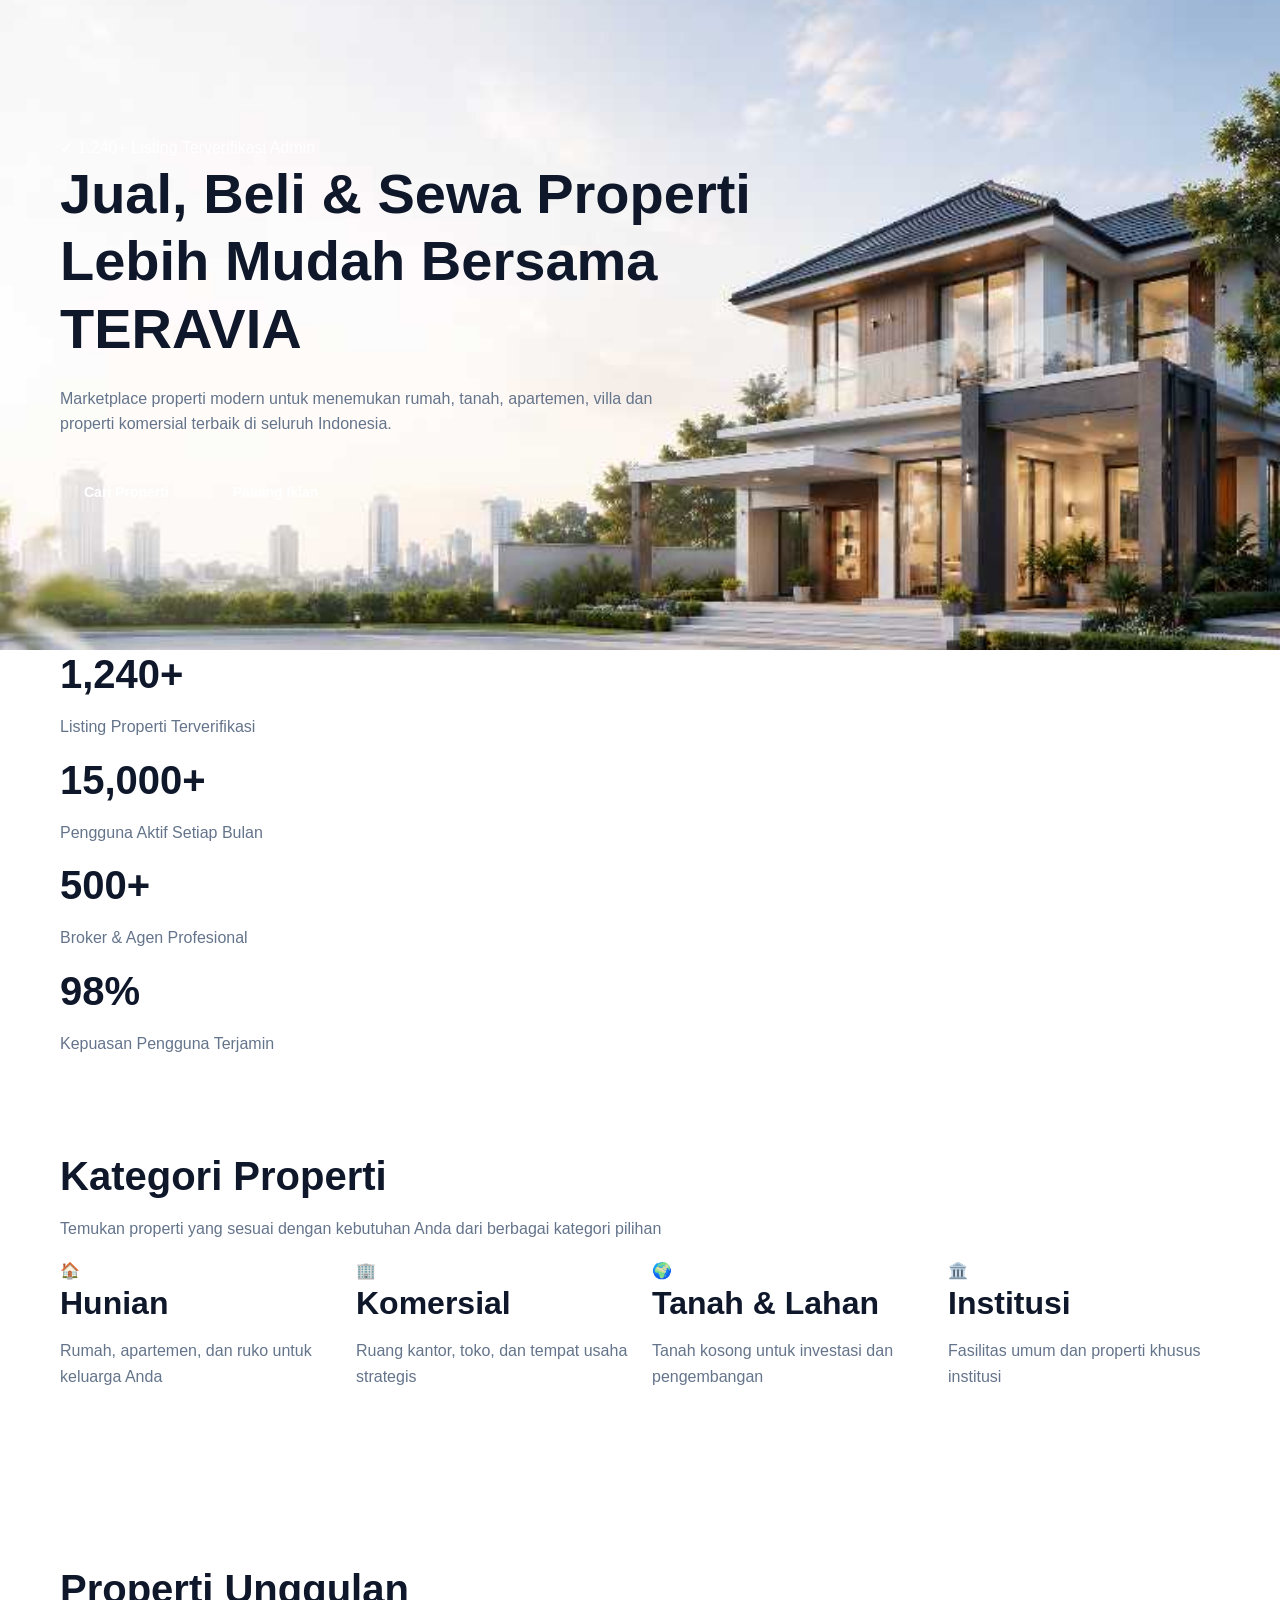
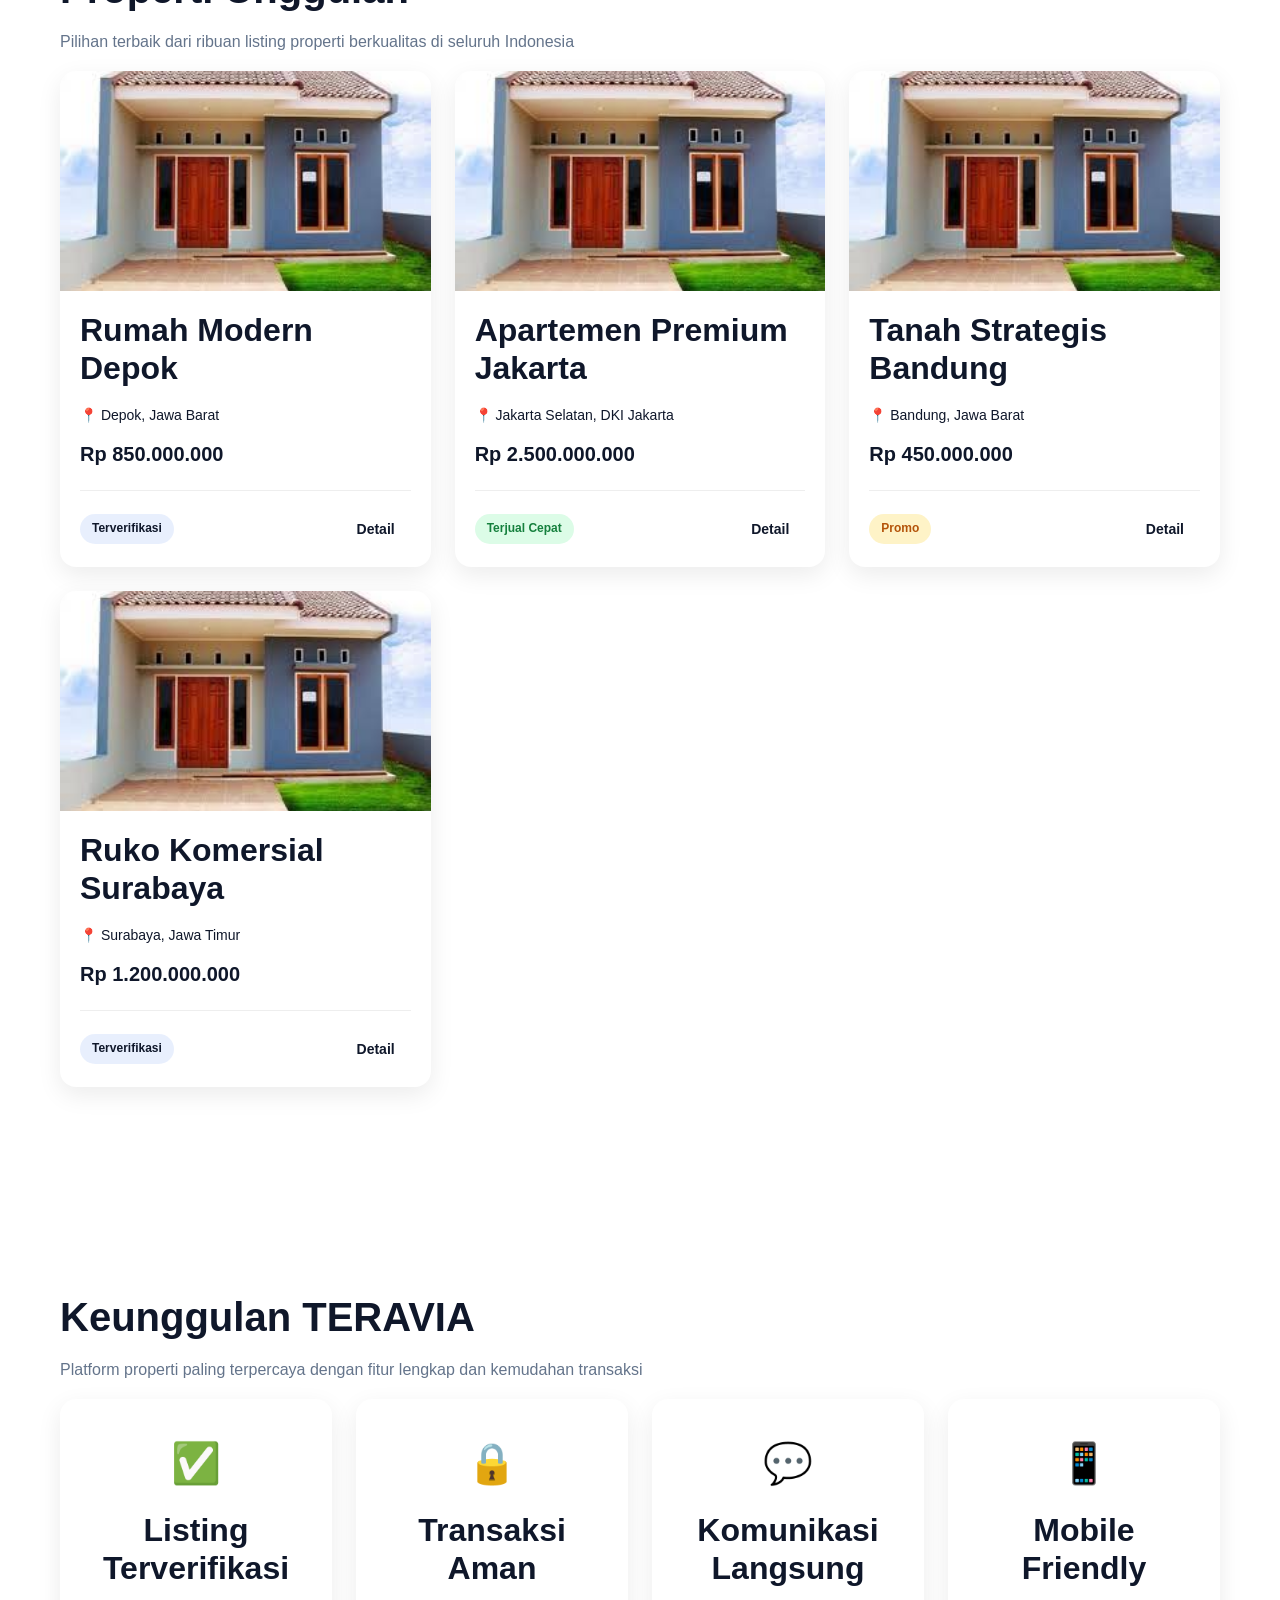
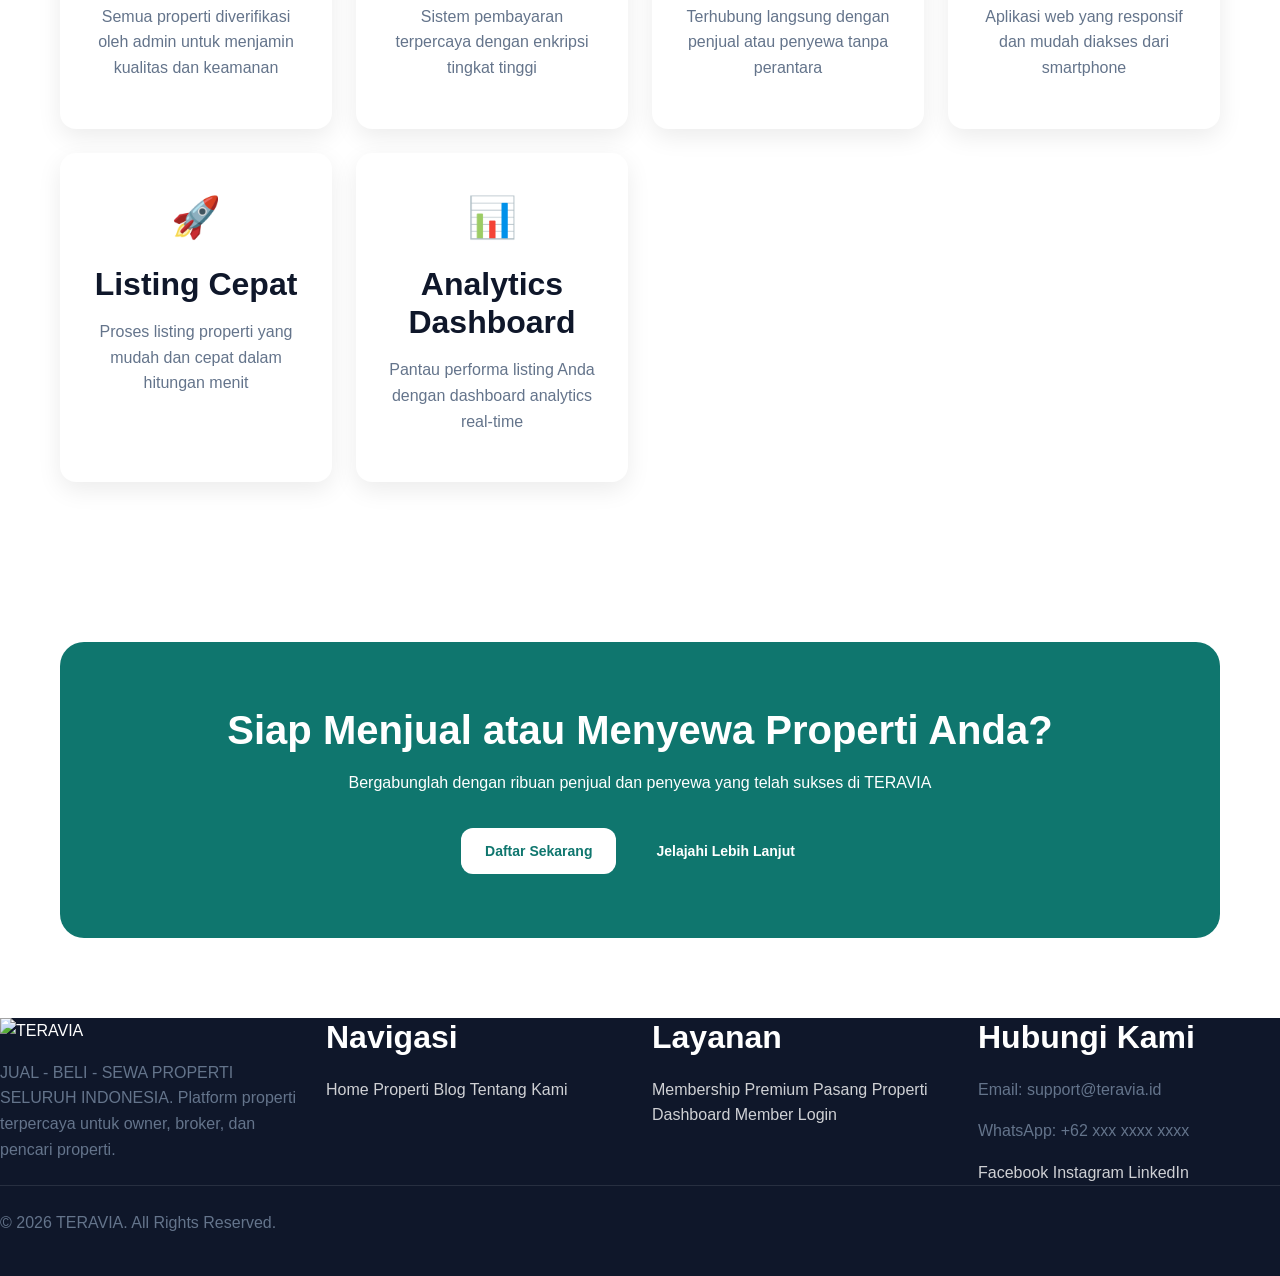
==== commit c7b4e71a: "Refactor SEO meta tags and clean up CSS links Updated SEO meta tags and removed duplicate CSS links." ====
--- a/index.html
+++ b/index.html
@@ -1,25 +1,39 @@
 <!DOCTYPE html>
 <html lang="id">
 <head>
-    <meta charset="UTF-8">
-    <meta name="viewport" content="width=device-width, initial-scale=1.0">
-    
-    <title>TERAVIA | Jual Beli Sewa Properti Seluruh Indonesia</title>
-    
-    <meta name="description" content="TERAVIA marketplace properti modern untuk jual, beli dan sewa properti seluruh Indonesia. Listing terverifikasi admin, broker dan owner terhubung langsung.">
-    <meta name="keywords" content="jual beli properti, sewa rumah, apartemen, tanah, marketplace properti">
-    
-    <link rel="icon" href="assets/img/logo.png">
-    
-    <!-- CSS Files -->
-    <link rel="stylesheet" href="assets/css/reset.css">
-    <link rel="stylesheet" href="assets/css/variables.css">
-    <link rel="stylesheet" href="assets/css/base.css">
-    <link rel="stylesheet" href="assets/css/utilities.css">
-    <link rel="stylesheet" href="assets/css/components.css">
-    <link rel="stylesheet" href="assets/css/layout.css">
-    <link rel="stylesheet" href="assets/css/pages/home.css">
-    <link rel="stylesheet" href="assets/css/responsive.css">
+    <!-- SEO -->
+<title>TERAVIA | Jual Beli Sewa Properti Seluruh Indonesia</title>
+
+<meta name="description" content="TERAVIA marketplace properti modern untuk jual, beli dan sewa properti seluruh Indonesia. Listing properti terverifikasi admin, owner dan broker terpercaya.">
+
+<meta name="keywords" content="jual rumah, beli rumah, sewa properti, apartemen, tanah, villa, marketplace properti Indonesia">
+
+<meta name="author" content="TERAVIA">
+
+<meta name="robots" content="index, follow">
+
+<link rel="canonical" href="https://teravia.id/">
+
+
+<!-- Open Graph -->
+<meta property="og:title" content="TERAVIA | Marketplace Properti Indonesia">
+
+<meta property="og:description" content="Jual, beli dan sewa properti seluruh Indonesia">
+
+<meta property="og:type" content="website">
+
+<meta property="og:image" content="assets/img/og-image.jpg">
+
+
+<!-- CSS -->
+<link rel="stylesheet" href="assets/css/reset.css">
+<link rel="stylesheet" href="assets/css/variables.css">
+<link rel="stylesheet" href="assets/css/base.css">
+<link rel="stylesheet" href="assets/css/utilities.css">
+<link rel="stylesheet" href="assets/css/components.css">
+<link rel="stylesheet" href="assets/css/layout.css">
+<link rel="stylesheet" href="assets/css/home.css">
+<link rel="stylesheet" href="assets/css/responsive.css">
     
 </head>
 
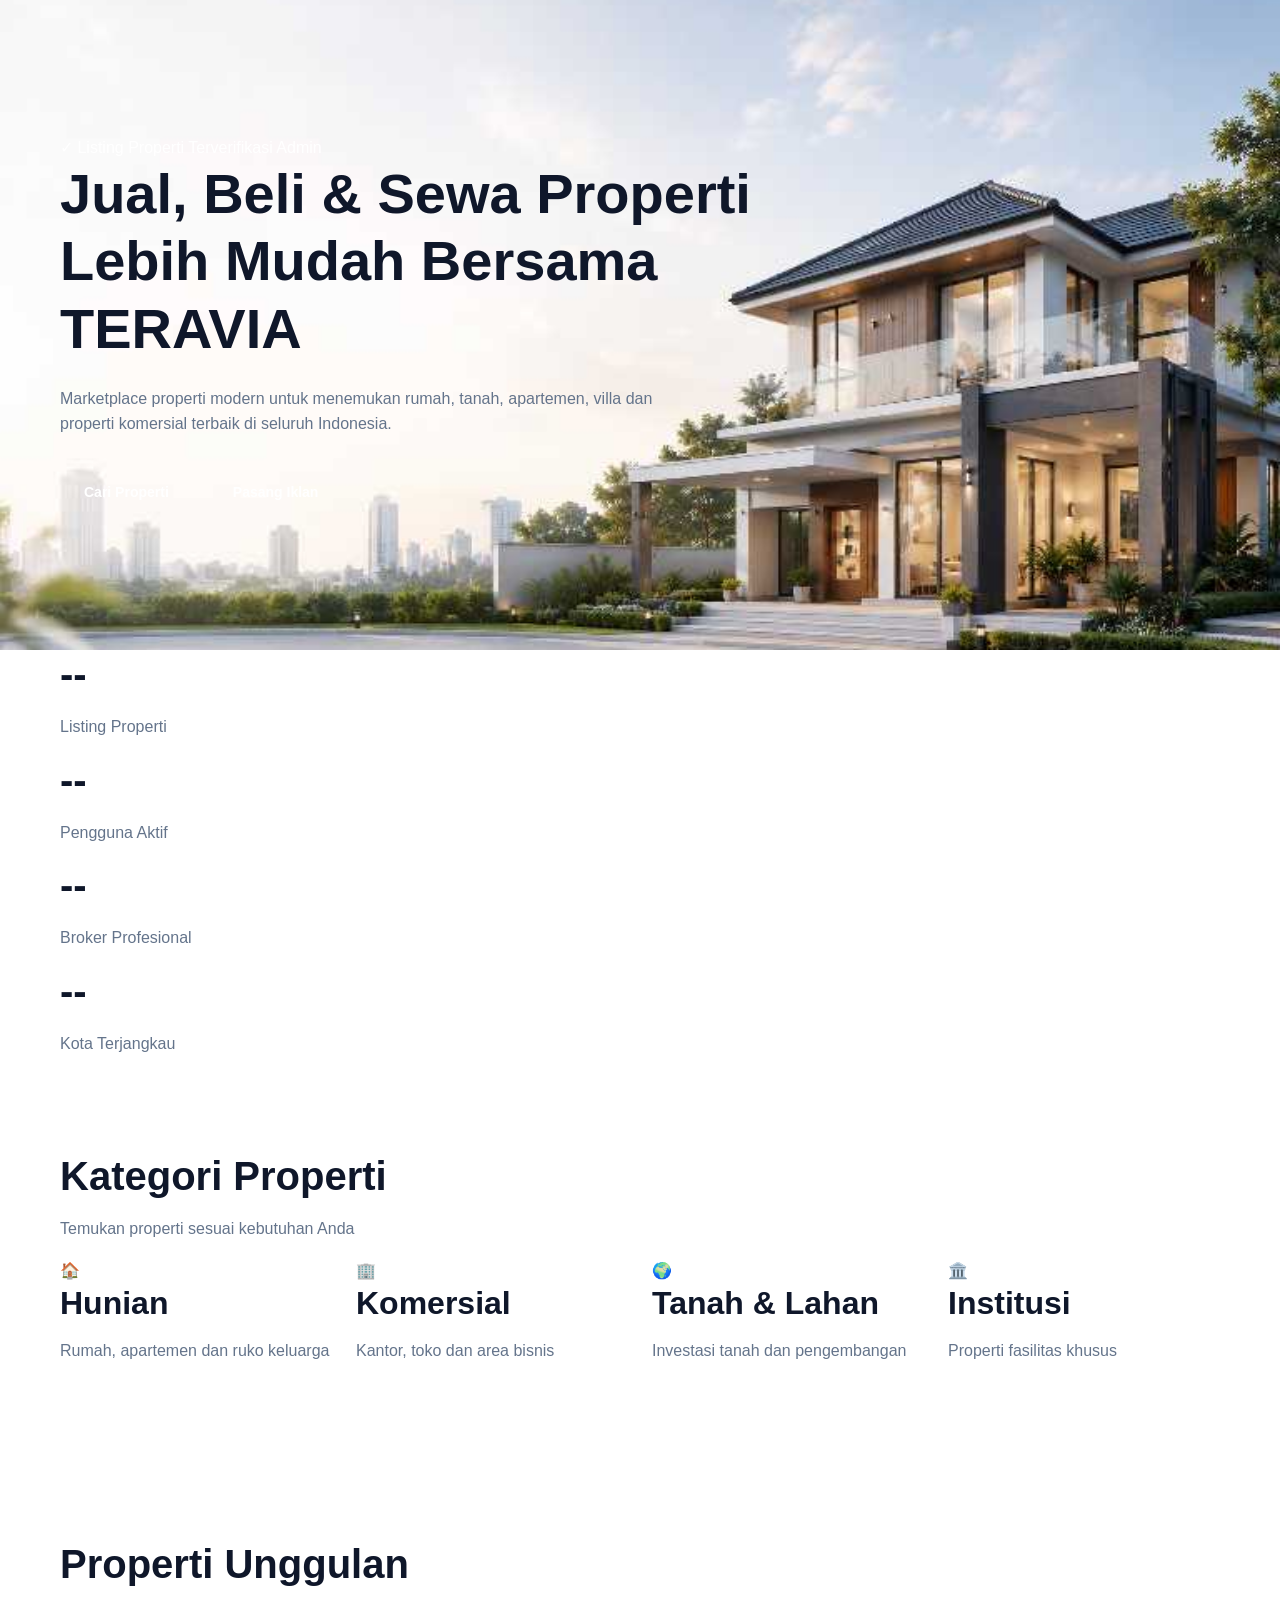
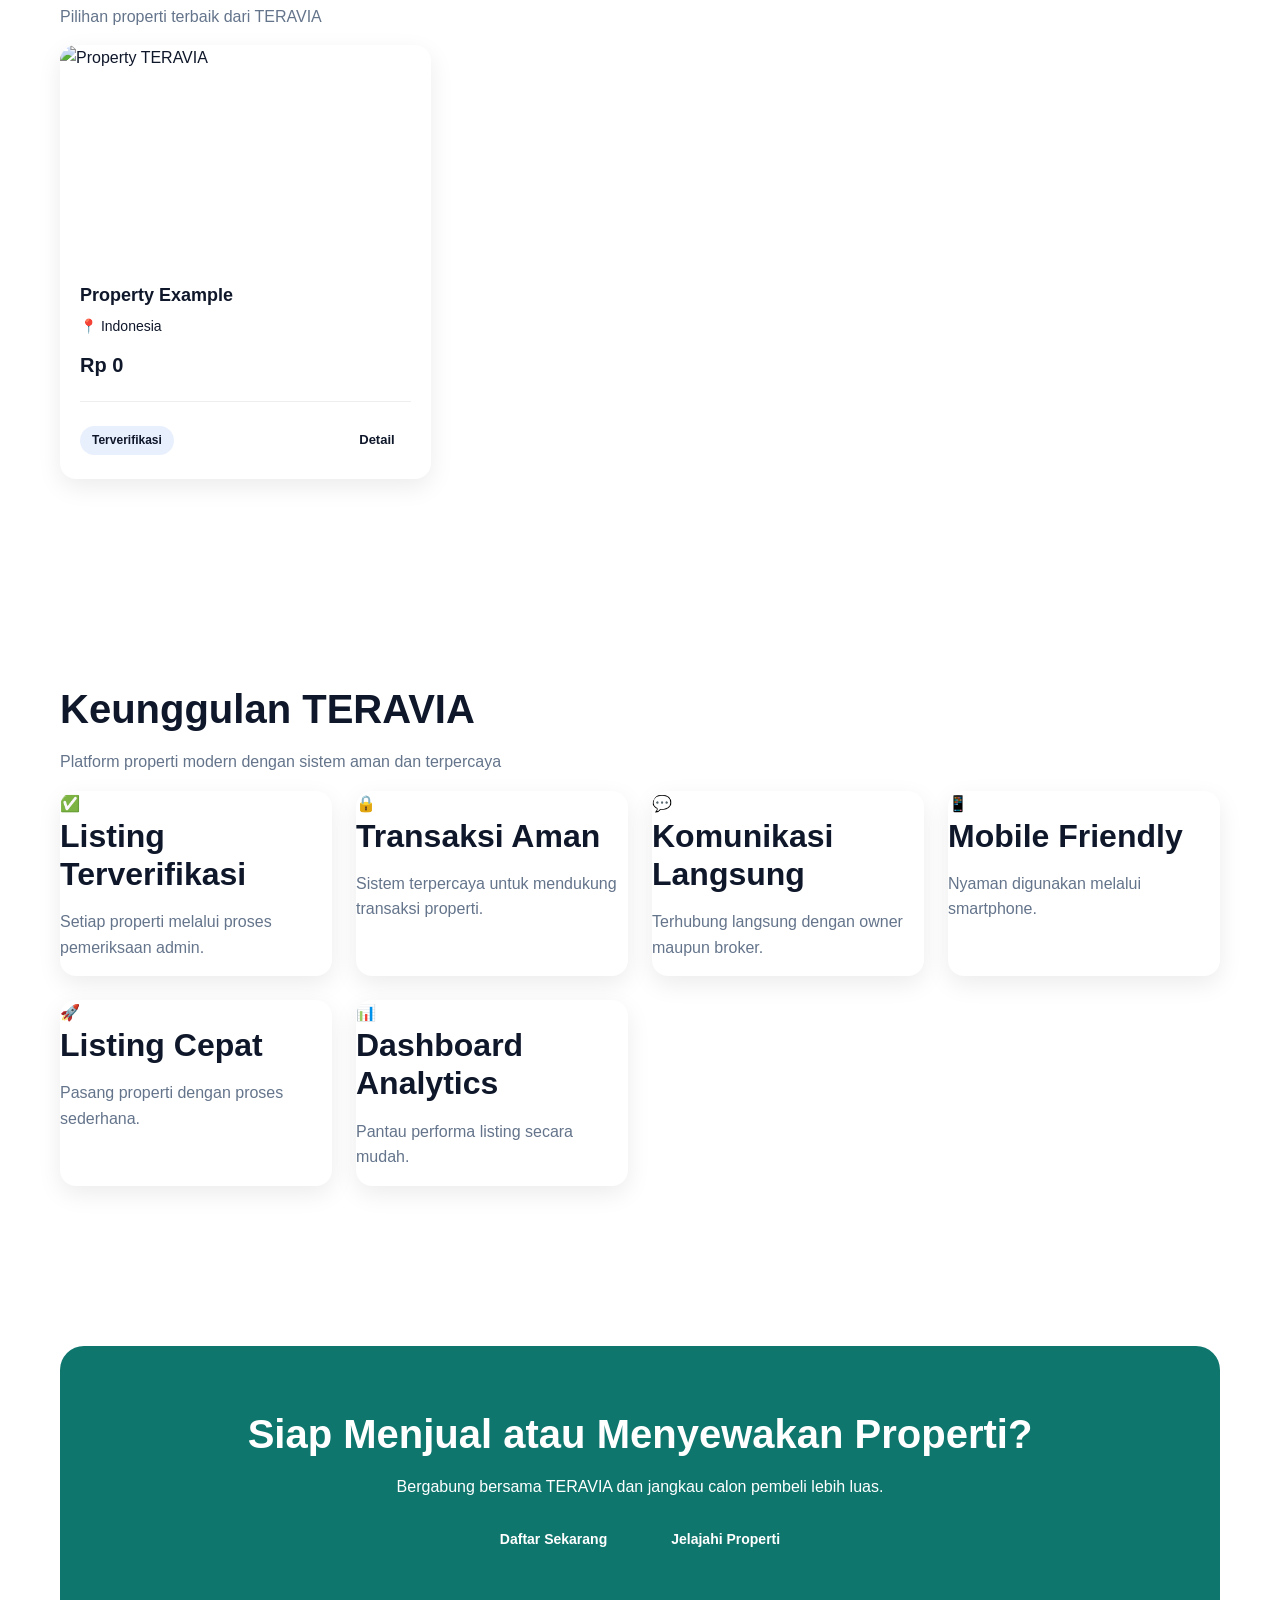
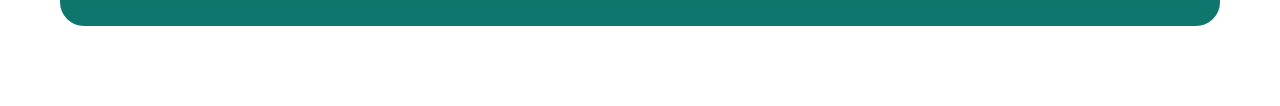
==== commit e5445268: "Update index.html" ====
--- a/index.html
+++ b/index.html
@@ -1,7 +1,10 @@
 <!DOCTYPE html>
 <html lang="id">
 <head>
-    <!-- SEO -->
+
+<meta charset="UTF-8">
+<meta name="viewport" content="width=device-width, initial-scale=1.0">
+
 <title>TERAVIA | Jual Beli Sewa Properti Seluruh Indonesia</title>
 
 <meta name="description" content="TERAVIA marketplace properti modern untuk jual, beli dan sewa properti seluruh Indonesia. Listing properti terverifikasi admin, owner dan broker terpercaya.">
@@ -15,7 +18,8 @@
 <link rel="canonical" href="https://teravia.id/">
 
 
-<!-- Open Graph -->
+<!-- OPEN GRAPH -->
+
 <meta property="og:title" content="TERAVIA | Marketplace Properti Indonesia">
 
 <meta property="og:description" content="Jual, beli dan sewa properti seluruh Indonesia">
@@ -25,7 +29,13 @@
 <meta property="og:image" content="assets/img/og-image.jpg">
 
 
+<!-- FAVICON -->
+
+<link rel="icon" type="image/png" href="assets/img/favicon.png">
+
+
 <!-- CSS -->
+
 <link rel="stylesheet" href="assets/css/reset.css">
 <link rel="stylesheet" href="assets/css/variables.css">
 <link rel="stylesheet" href="assets/css/base.css">
@@ -34,371 +44,553 @@
 <link rel="stylesheet" href="assets/css/layout.css">
 <link rel="stylesheet" href="assets/css/home.css">
 <link rel="stylesheet" href="assets/css/responsive.css">
-    
+
+
 </head>
 
+
 <body data-page="landing">
 
-<!-- ============================================
-     HEADER & NAVBAR
-============================================ -->
+
+<!-- HEADER -->
+
 <header class="header">
-    <nav class="navbar" data-navbar></nav>
+<nav class="navbar" data-navbar></nav>
 </header>
 
 
+
 <main>
 
-    <!-- ============================================
-         HERO SECTION
-    ============================================ -->
-    <section class="hero">
-        <div class="container hero-container">
-            
-            <div class="hero-content">
-                
-                <span class="hero-badge">
-                    ✓ 1.240+ Listing Terverifikasi Admin
-                </span>
-                
-                <h1 class="hero-title">
-                    Jual, Beli &amp; Sewa Properti Lebih Mudah Bersama TERAVIA
-                </h1>
-                
-                <p class="hero-description">
-                    Marketplace properti modern untuk menemukan rumah, tanah, apartemen, villa dan properti komersial terbaik di seluruh Indonesia.
-                </p>
-                
-                <div class="hero-action">
-                    <a href="pages/home.html" class="btn btn-primary">
-                        Cari Properti
-                    </a>
-                    <a href="register.html" class="btn btn-outline">
-                        Pasang Iklan
-                    </a>
-                </div>
-                
-            </div>
-            
-        </div>
-    </section>
-
-
-    <!-- ============================================
-         STATISTICS SECTION
-    ============================================ -->
-    <section class="statistics">
-        <div class="container">
-            
-            <div class="statistics-grid">
-                
-                <div class="stat-card">
-                    <h2>1,240+</h2>
-                    <p>Listing Properti Terverifikasi</p>
-                </div>
-                
-                <div class="stat-card">
-                    <h2>15,000+</h2>
-                    <p>Pengguna Aktif Setiap Bulan</p>
-                </div>
-                
-                <div class="stat-card">
-                    <h2>500+</h2>
-                    <p>Broker &amp; Agen Profesional</p>
-                </div>
-                
-                <div class="stat-card">
-                    <h2>98%</h2>
-                    <p>Kepuasan Pengguna Terjamin</p>
-                </div>
-                
-            </div>
-            
-        </div>
-    </section>
-
-
-    <!-- ============================================
-         CATEGORY SECTION
-    ============================================ -->
-    <section class="section">
-        <div class="container">
-            
-            <div class="section-header">
-                <h2 class="section-title">
-                    Kategori Properti
-                </h2>
-                <p class="section-description">
-                    Temukan properti yang sesuai dengan kebutuhan Anda dari berbagai kategori pilihan
-                </p>
-            </div>
-            
-            <div class="category-grid">
-                
-                <div class="category-card">
-                    <div class="category-icon">🏠</div>
-                    <h3>Hunian</h3>
-                    <p>Rumah, apartemen, dan ruko untuk keluarga Anda</p>
-                </div>
-                
-                <div class="category-card">
-                    <div class="category-icon">🏢</div>
-                    <h3>Komersial</h3>
-                    <p>Ruang kantor, toko, dan tempat usaha strategis</p>
-                </div>
-                
-                <div class="category-card">
-                    <div class="category-icon">🌍</div>
-                    <h3>Tanah &amp; Lahan</h3>
-                    <p>Tanah kosong untuk investasi dan pengembangan</p>
-                </div>
-                
-                <div class="category-card">
-                    <div class="category-icon">🏛️</div>
-                    <h3>Institusi</h3>
-                    <p>Fasilitas umum dan properti khusus institusi</p>
-                </div>
-                
-            </div>
-            
-        </div>
-    </section>
-
-
-    <!-- ============================================
-         FEATURED PROPERTIES SECTION
-    ============================================ -->
-    <section class="section" style="background: var(--color-bg-secondary);">
-        <div class="container">
-            
-            <div class="section-header">
-                <h2 class="section-title">
-                    Properti Unggulan
-                </h2>
-                <p class="section-description">
-                    Pilihan terbaik dari ribuan listing properti berkualitas di seluruh Indonesia
-                </p>
-            </div>
-            
-            <div class="property-grid">
-                
-                <div class="property-card">
-                    <div class="property-image">
-                        <img src="assets/img/property-placeholder.jpg.jpeg" alt="Rumah Modern Depok">
-                    </div>
-                    <div class="property-content">
-                        <h3>Rumah Modern Depok</h3>
-                        <p class="property-location">📍 Depok, Jawa Barat</p>
-                        <p class="property-price">Rp 850.000.000</p>
-                        <div class="divider"></div>
-                        <div class="d-flex justify-between align-center">
-                            <span class="badge badge-primary">Terverifikasi</span>
-                            <a href="#" class="btn btn-outline" style="padding: 0 var(--space-16); min-height: 36px;">Detail</a>
-                        </div>
-                    </div>
-                </div>
-                
-                <div class="property-card">
-                    <div class="property-image">
-                        <img src="assets/img/property-placeholder.jpg.jpeg" alt="Apartemen Premium Jakarta">
-                    </div>
-                    <div class="property-content">
-                        <h3>Apartemen Premium Jakarta</h3>
-                        <p class="property-location">📍 Jakarta Selatan, DKI Jakarta</p>
-                        <p class="property-price">Rp 2.500.000.000</p>
-                        <div class="divider"></div>
-                        <div class="d-flex justify-between align-center">
-                            <span class="badge badge-success">Terjual Cepat</span>
-                            <a href="#" class="btn btn-outline" style="padding: 0 var(--space-16); min-height: 36px;">Detail</a>
-                        </div>
-                    </div>
-                </div>
-                
-                <div class="property-card">
-                    <div class="property-image">
-                        <img src="assets/img/property-placeholder.jpg.jpeg" alt="Tanah Strategis Bandung">
-                    </div>
-                    <div class="property-content">
-                        <h3>Tanah Strategis Bandung</h3>
-                        <p class="property-location">📍 Bandung, Jawa Barat</p>
-                        <p class="property-price">Rp 450.000.000</p>
-                        <div class="divider"></div>
-                        <div class="d-flex justify-between align-center">
-                            <span class="badge badge-warning">Promo</span>
-                            <a href="#" class="btn btn-outline" style="padding: 0 var(--space-16); min-height: 36px;">Detail</a>
-                        </div>
-                    </div>
-                </div>
-                
-                <div class="property-card">
-                    <div class="property-image">
-                        <img src="assets/img/property-placeholder.jpg.jpeg" alt="Ruko Komersial Surabaya">
-                    </div>
-                    <div class="property-content">
-                        <h3>Ruko Komersial Surabaya</h3>
-                        <p class="property-location">📍 Surabaya, Jawa Timur</p>
-                        <p class="property-price">Rp 1.200.000.000</p>
-                        <div class="divider"></div>
-                        <div class="d-flex justify-between align-center">
-                            <span class="badge badge-primary">Terverifikasi</span>
-                            <a href="#" class="btn btn-outline" style="padding: 0 var(--space-16); min-height: 36px;">Detail</a>
-                        </div>
-                    </div>
-                </div>
-                
-            </div>
-            
-            <div class="text-center mt-48">
-                <a href="pages/home.html" class="btn btn-primary">
-                    Lihat Semua Properti
-                </a>
-            </div>
-            
-        </div>
-    </section>
-
-
-    <!-- ============================================
-         FEATURES SECTION
-    ============================================ -->
-    <section class="section">
-        <div class="container">
-            
-            <div class="section-header">
-                <h2 class="section-title">
-                    Keunggulan TERAVIA
-                </h2>
-                <p class="section-description">
-                    Platform properti paling terpercaya dengan fitur lengkap dan kemudahan transaksi
-                </p>
-            </div>
-            
-            <div class="feature-grid">
-                
-                <div class="card" style="padding: var(--space-32); text-align: center;">
-                    <div style="font-size: 2.5rem; margin-bottom: var(--space-16);">✅</div>
-                    <h3>Listing Terverifikasi</h3>
-                    <p>Semua properti diverifikasi oleh admin untuk menjamin kualitas dan keamanan</p>
-                </div>
-                
-                <div class="card" style="padding: var(--space-32); text-align: center;">
-                    <div style="font-size: 2.5rem; margin-bottom: var(--space-16);">🔒</div>
-                    <h3>Transaksi Aman</h3>
-                    <p>Sistem pembayaran terpercaya dengan enkripsi tingkat tinggi</p>
-                </div>
-                
-                <div class="card" style="padding: var(--space-32); text-align: center;">
-                    <div style="font-size: 2.5rem; margin-bottom: var(--space-16);">💬</div>
-                    <h3>Komunikasi Langsung</h3>
-                    <p>Terhubung langsung dengan penjual atau penyewa tanpa perantara</p>
-                </div>
-                
-                <div class="card" style="padding: var(--space-32); text-align: center;">
-                    <div style="font-size: 2.5rem; margin-bottom: var(--space-16);">📱</div>
-                    <h3>Mobile Friendly</h3>
-                    <p>Aplikasi web yang responsif dan mudah diakses dari smartphone</p>
-                </div>
-                
-                <div class="card" style="padding: var(--space-32); text-align: center;">
-                    <div style="font-size: 2.5rem; margin-bottom: var(--space-16);">🚀</div>
-                    <h3>Listing Cepat</h3>
-                    <p>Proses listing properti yang mudah dan cepat dalam hitungan menit</p>
-                </div>
-                
-                <div class="card" style="padding: var(--space-32); text-align: center;">
-                    <div style="font-size: 2.5rem; margin-bottom: var(--space-16);">📊</div>
-                    <h3>Analytics Dashboard</h3>
-                    <p>Pantau performa listing Anda dengan dashboard analytics real-time</p>
-                </div>
-                
-            </div>
-            
-        </div>
-    </section>
-
-
-    <!-- ============================================
-         CTA SECTION
-    ============================================ -->
-    <section class="section cta">
-        <div class="container">
-            
-            <div class="cta-box">
-                <h2>Siap Menjual atau Menyewa Properti Anda?</h2>
-                <p style="margin-bottom: var(--space-32);">
-                    Bergabunglah dengan ribuan penjual dan penyewa yang telah sukses di TERAVIA
-                </p>
-                <div class="d-flex gap-16 justify-center flex-wrap">
-                    <a href="register.html" class="btn btn-primary" style="background: var(--color-white); color: var(--color-primary); border-color: var(--color-white);">
-                        Daftar Sekarang
-                    </a>
-                    <a href="pages/home.html" class="btn btn-outline" style="border-color: var(--color-white); color: var(--color-white);">
-                        Jelajahi Lebih Lanjut
-                    </a>
-                </div>
-            </div>
-            
-        </div>
-    </section>
+
+<!-- HERO -->
+
+<section class="hero">
+
+<div class="container hero-container">
+
+
+<div class="hero-content">
+
+
+<span class="hero-badge">
+✓ Listing Properti Terverifikasi Admin
+</span>
+
+
+<h1 class="hero-title">
+Jual, Beli &amp; Sewa Properti Lebih Mudah Bersama TERAVIA
+</h1>
+
+
+<p class="hero-description">
+Marketplace properti modern untuk menemukan rumah, tanah, apartemen, villa dan properti komersial terbaik di seluruh Indonesia.
+</p>
+
+
+<div class="hero-action">
+
+<a href="pages/home.html" class="btn btn-primary">
+Cari Properti
+</a>
+
+
+<a href="register.html" class="btn btn-outline">
+Pasang Iklan
+</a>
+
+
+</div>
+
+
+</div>
+
+
+</div>
+
+</section>
+<!-- STATISTICS -->
+
+<section class="statistics">
+
+<div class="container">
+
+<div class="statistics-grid">
+
+
+<div class="stat-card">
+<h2>--</h2>
+<p>Listing Properti</p>
+</div>
+
+
+<div class="stat-card">
+<h2>--</h2>
+<p>Pengguna Aktif</p>
+</div>
+
+
+<div class="stat-card">
+<h2>--</h2>
+<p>Broker Profesional</p>
+</div>
+
+
+<div class="stat-card">
+<h2>--</h2>
+<p>Kota Terjangkau</p>
+</div>
+
+
+</div>
+
+</div>
+
+</section>
+
+
+
+
+<!-- CATEGORY -->
+
+<section class="section">
+
+<div class="container">
+
+
+<div class="section-header">
+
+<h2 class="section-title">
+Kategori Properti
+</h2>
+
+<p class="section-description">
+Temukan properti sesuai kebutuhan Anda
+</p>
+
+</div>
+
+
+
+<div class="category-grid">
+
+
+<div class="category-card">
+
+<div class="category-icon">
+🏠
+</div>
+
+<h3>
+Hunian
+</h3>
+
+<p>
+Rumah, apartemen dan ruko keluarga
+</p>
+
+</div>
+
+
+
+<div class="category-card">
+
+<div class="category-icon">
+🏢
+</div>
+
+<h3>
+Komersial
+</h3>
+
+<p>
+Kantor, toko dan area bisnis
+</p>
+
+</div>
+
+
+
+<div class="category-card">
+
+<div class="category-icon">
+🌍
+</div>
+
+<h3>
+Tanah & Lahan
+</h3>
+
+<p>
+Investasi tanah dan pengembangan
+</p>
+
+</div>
+
+
+
+<div class="category-card">
+
+<div class="category-icon">
+🏛️
+</div>
+
+<h3>
+Institusi
+</h3>
+
+<p>
+Properti fasilitas khusus
+</p>
+
+</div>
+
+
+</div>
+
+
+</div>
+
+</section>
+
+
+
+
+<!-- FEATURED PROPERTY -->
+
+<section class="section section-secondary">
+
+
+<div class="container">
+
+
+<div class="section-header">
+
+<h2 class="section-title">
+Properti Unggulan
+</h2>
+
+<p class="section-description">
+Pilihan properti terbaik dari TERAVIA
+</p>
+
+</div>
+
+
+
+<div class="property-grid">
+
+
+
+<div class="property-card">
+
+
+<div class="property-image">
+
+<img 
+src="assets/img/property-placeholder.jpg"
+alt="Property TERAVIA"
+loading="lazy">
+
+</div>
+
+
+
+<div class="property-content">
+
+
+<h3 class="property-title">
+Property Example
+</h3>
+
+
+<p class="property-location">
+📍 Indonesia
+</p>
+
+
+<p class="property-price">
+Rp 0
+</p>
+
+
+
+<div class="divider"></div>
+
+
+
+<div class="d-flex justify-between align-center">
+
+<span class="badge badge-primary">
+Terverifikasi
+</span>
+
+
+<a href="pages/detail-property.html" class="btn btn-outline btn-sm">
+Detail
+</a>
+
+
+</div>
+
+
+</div>
+
+
+</div>
+
+
+
+</div>
+
+
+
+<div class="text-center mt-48">
+
+<a href="pages/home.html" class="btn btn-primary">
+Lihat Semua Properti
+</a>
+
+</div>
+
+
+
+</div>
+
+
+</section>
+<!-- FEATURES -->
+
+<section class="section">
+
+
+<div class="container">
+
+
+<div class="section-header">
+
+<h2 class="section-title">
+Keunggulan TERAVIA
+</h2>
+
+
+<p class="section-description">
+Platform properti modern dengan sistem aman dan terpercaya
+</p>
+
+
+</div>
+
+
+
+<div class="feature-grid">
+
+
+
+<div class="card feature-card">
+
+<div class="feature-icon">
+✅
+</div>
+
+<h3>
+Listing Terverifikasi
+</h3>
+
+<p>
+Setiap properti melalui proses pemeriksaan admin.
+</p>
+
+</div>
+
+
+
+
+<div class="card feature-card">
+
+<div class="feature-icon">
+🔒
+</div>
+
+<h3>
+Transaksi Aman
+</h3>
+
+<p>
+Sistem terpercaya untuk mendukung transaksi properti.
+</p>
+
+</div>
+
+
+
+
+<div class="card feature-card">
+
+<div class="feature-icon">
+💬
+</div>
+
+<h3>
+Komunikasi Langsung
+</h3>
+
+<p>
+Terhubung langsung dengan owner maupun broker.
+</p>
+
+</div>
+
+
+
+
+<div class="card feature-card">
+
+<div class="feature-icon">
+📱
+</div>
+
+<h3>
+Mobile Friendly
+</h3>
+
+<p>
+Nyaman digunakan melalui smartphone.
+</p>
+
+</div>
+
+
+
+
+<div class="card feature-card">
+
+<div class="feature-icon">
+🚀
+</div>
+
+<h3>
+Listing Cepat
+</h3>
+
+<p>
+Pasang properti dengan proses sederhana.
+</p>
+
+</div>
+
+
+
+
+<div class="card feature-card">
+
+<div class="feature-icon">
+📊
+</div>
+
+<h3>
+Dashboard Analytics
+</h3>
+
+<p>
+Pantau performa listing secara mudah.
+</p>
+
+</div>
+
+
+
+</div>
+
+
+</div>
+
+
+</section>
+
+
+
+
+<!-- CTA -->
+
+<section class="section cta">
+
+
+<div class="container">
+
+
+<div class="cta-box">
+
+
+<h2>
+Siap Menjual atau Menyewakan Properti?
+</h2>
+
+
+<p>
+Bergabung bersama TERAVIA dan jangkau calon pembeli lebih luas.
+</p>
+
+
+
+<div class="d-flex gap-16 justify-center flex-wrap">
+
+
+<a href="register.html" class="btn btn-primary">
+Daftar Sekarang
+</a>
+
+
+
+<a href="pages/home.html" class="btn btn-outline">
+Jelajahi Properti
+</a>
+
+
+
+</div>
+
+
+</div>
+
+
+</div>
+
+
+</section>
+
+
+
 
 </main>
 
 
-<!-- ============================================
-     FOOTER
-============================================ -->
+
+
+<!-- FOOTER -->
+
 <footer class="footer" data-footer></footer>
 
 
-<!-- ============================================
-     BACK TO TOP BUTTON
-============================================ -->
-<button class="back-to-top" data-action="back-to-top"></button>
-
-
-<!-- ============================================
-     JAVASCRIPT CORE FILES
-============================================ -->
-<script src="assets/js/supabase.js"></script>
-<script src="assets/js/config.js"></script>
-<script src="assets/js/components/navbar.js"></script>
-<script src="assets/js/components/footer.js"></script>
-
-
-<!-- ============================================
-     APP INITIALIZER
-============================================ -->
-<script src="assets/js/app.js"></script>
-
-
-<!-- ============================================
-     ERUDA CONSOLE FOR MOBILE DEBUGGING
-============================================ -->
-<script src="https://cdn.jsdelivr.net/npm/eruda@latest/dist/eruda.js"></script>
-<script>
-    // Inisialisasi Eruda Console
-    if (typeof eruda !== 'undefined') {
-        eruda.init({
-            position: {
-                x: 'right',
-                y: 'bottom'
-            },
-            defaults: {
-                displaySize: 40,
-                transparency: 0.9,
-                theme: 'dark'
-            }
-        });
-        console.log('✓ Eruda Console Initialized');
-        console.log('🎯 Landing Page Loaded Successfully');
-    }
-</script>
-
-
-<!-- ============================================
-     LANDING PAGE SCRIPT
-============================================ -->
-<script src="assets/js/pages/landing.js" defer></script>
+
+
+<!-- BACK TO TOP -->
+
+<button 
+class="back-to-top"
+data-action="back-to-top"
+aria-label="Back to top">
+</button>
+
+
+
+
+
+<!-- APPLICATION -->
+
+<script type="module" src="assets/js/app.js"></script>
+
 
 </body>
+
 </html>
